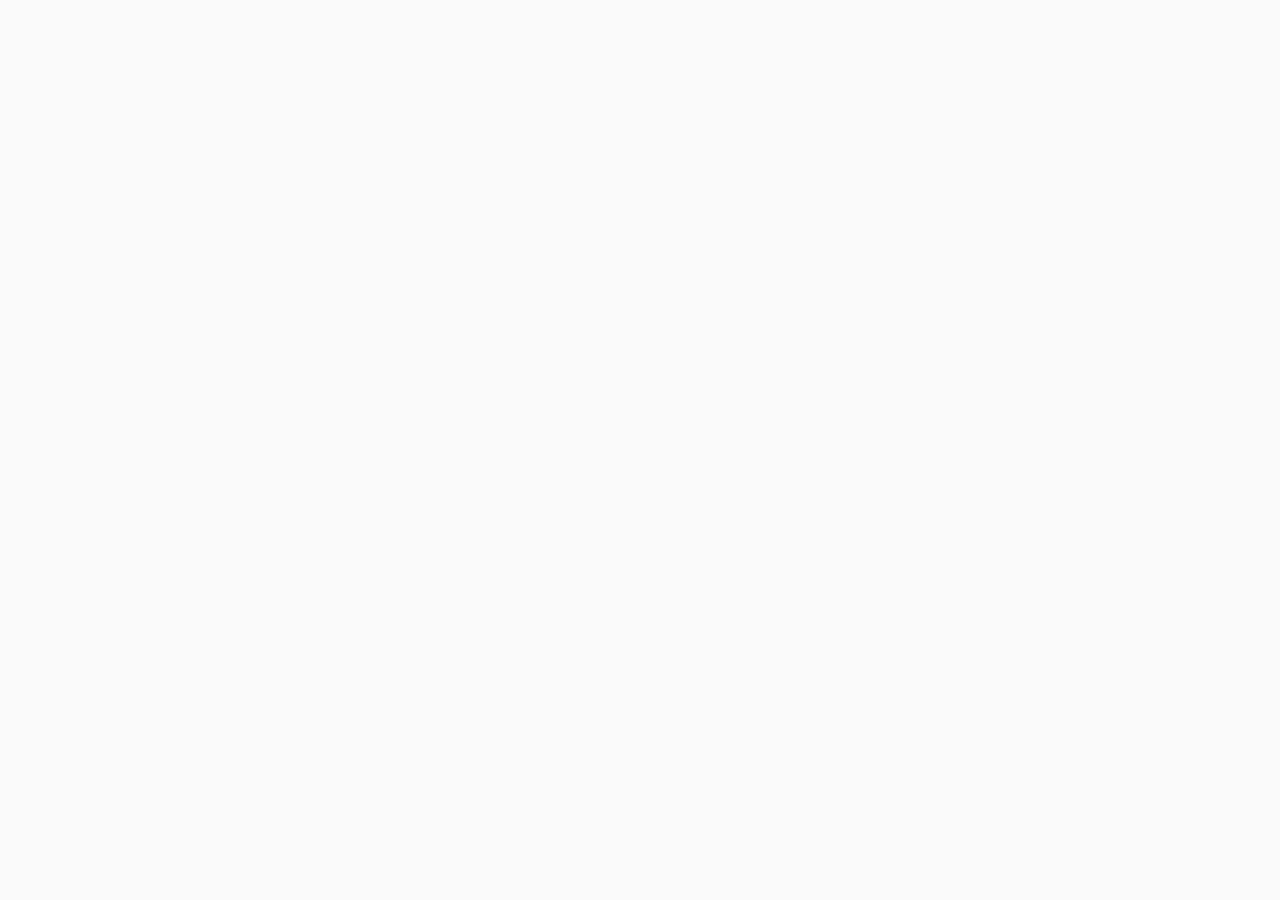
==== index.html @ cb880566 "edit" ====
<!DOCTYPE html><html lang="en" data-ws-project="8fa92c78-867e-434c-aba7-de6b9a9edf6d" data-ws-version="1267" data-ws-last-published="2026-10-30T00:12:26.747Z"><head><link rel="stylesheet" type="text/css" href="/assets/static/app_generated_index-6937cd5a.BaNOB2DI.css"><meta charSet="UTF-8"/><meta name="viewport" content="width=device-width,initial-scale=1"/><link rel="icon" href="/assets/GWU_Satellite_iLB-xbuAW-ZnV7qkZNghq.png"/><link rel="preload" href="/assets/technologies_KyLv-kBsaIknTWyplYBrY.svg" as="image"/><link rel="preload" href="/assets/Traqueur_acquisition_qgC1n7xk_pQZtbldXH4IQ.JPG" as="image"/><link rel="preload" href="/assets/GWU-Sat_1_FgrqokXFwFOzHnAvTs0bO.png" as="image"/><link rel="preload" href="/assets/unnamed__MuButAIRW6IknCjH0gwq.jpg" as="image"/><meta property="og:url" content="https://url/"/><meta property="og:title" content="Bogdan Bunea Portfolio"/><meta property="og:type" content="website"/><meta property="og:site_name" content="Bogdan Bunea Portfolio"/><meta name="description" content="Minimalist WebStudio template in Bento style with flex blocks (1x1, 3x1, 3x2, 3x3). Choose between static or animated versions to create a unique portfolio"/><meta property="og:description" content="Minimalist WebStudio template in Bento style with flex blocks (1x1, 3x1, 3x2, 3x3). Choose between static or animated versions to create a unique portfolio"/><meta property="og:image" content="/assets/tesso-flex_zI2KvcGitetdIw9fTnF1M.jpg"/><meta property="twitter:card" content="summary_large_image"/><title>Bogdan Bunea Portfolio/title><script type="application/ld+json">{
  "@context": "https://schema.org",
  "@type": "WebSite",
  "name": "Bogdan Bunea Portfolio"
}</script></head><body class="w-body c9yjdzs"><div class="w-box cte3dqu c1vyjej4 cas45oq chb31ly c10e2vss crx4hza c1pt1618 c8ocn8b c1907gka cjttqh0 cogqn7g c1cx5k5f c97h5gl cborgq6 c1q65cux cu7qrp5 ctedvvo cqx2say c1jz80a3 c1og2cs8 c11bi6xn cz7xkya cev8cdn c19tyro4 c1y1l7em"><div class="w-box csdtuf1 c1ykb922 c1vyjej4 c1kt1fsu cas45oq c1osh9b5 c1dzua9o cjttqh0 c1fu3rjz ciu7k2m c1mmbnnb c1sfuasr cqx2say c1jz80a3 c1fnx1sz c1y64edw c155mt7o c1tjls5k c1mkvfhk c7eyijz"><div class="w-box c1inuj3g cqx2say c1jz80a3 c1yhf8l4 c1nckt3g c1vyjej4 c1kt1fsu cg1kwfu c1ef4es7 cbhlnmk cwlrc9s"><img class="w-image cdqwix0 c1p4e5h c1ybr272 c14siavy c1i5cfmp cougj9x co49xxb c1cufg7t ctagith cssl045 clzjam1 c1ucderk c1kpdtu6 cigutbq c40jw5q" alt="" width="4032" height="3024" sizes="100vw" srcSet="/assets/IMG_6424_C7bjgutoj_qrPDQH7N24R.jpeg 16w, /assets/IMG_6424_C7bjgutoj_qrPDQH7N24R.jpeg 32w, /assets/IMG_6424_C7bjgutoj_qrPDQH7N24R.jpeg 48w, /assets/IMG_6424_C7bjgutoj_qrPDQH7N24R.jpeg 64w, /assets/IMG_6424_C7bjgutoj_qrPDQH7N24R.jpeg 96w, /assets/IMG_6424_C7bjgutoj_qrPDQH7N24R.jpeg 128w, /assets/IMG_6424_C7bjgutoj_qrPDQH7N24R.jpeg 256w, /assets/IMG_6424_C7bjgutoj_qrPDQH7N24R.jpeg 384w, /assets/IMG_6424_C7bjgutoj_qrPDQH7N24R.jpeg 640w, /assets/IMG_6424_C7bjgutoj_qrPDQH7N24R.jpeg 750w, /assets/IMG_6424_C7bjgutoj_qrPDQH7N24R.jpeg 828w, /assets/IMG_6424_C7bjgutoj_qrPDQH7N24R.jpeg 1080w, /assets/IMG_6424_C7bjgutoj_qrPDQH7N24R.jpeg 1200w, /assets/IMG_6424_C7bjgutoj_qrPDQH7N24R.jpeg 1920w, /assets/IMG_6424_C7bjgutoj_qrPDQH7N24R.jpeg 2048w, /assets/IMG_6424_C7bjgutoj_qrPDQH7N24R.jpeg 3840w" src="/assets/IMG_6424_C7bjgutoj_qrPDQH7N24R.jpeg" decoding="async" loading="lazy"/><div class="w-box cmxvgrt"><h1 class="w-heading c13v1604 c1o2mq5x cnymj4y c1wtekbi c17w28al ceayha6 c1vubki9 c1reabg1">Bogdan Bunea</h1><h2 class="w-heading c13v1604 c51piig chgra7d c1tio4l6 cd23fro c14ckt81 c13nugg0 c17w28al c1wp1spm">Systems Engineering Graduate with a Concentration on Space Systems</h2></div></div><p class="w-paragraph cbq63cf cgmb64m c13v1604 c51piig c1tio4l6 c144lot0 c17w28al c1j0p7si c1wp1spm c19wi915">Graduated from the George Washington University in 2026 with a M.S. in Systems Engineering. In my time as an undergradate research has varied from creating open source survey software (SurveyDown) to building a satellite (GWU-Sat).

Currently pursuing an M.S. in Engineering Management allowing me to continue areas of interest such as energy management, finance, and electrical engineering.

</p></div><div class="w-box c1vyjej4 cwcmw8y c10e2vss cbi9v8h c1fhmq56 cef4656 c1ocq3aj cmxvgrt cw3b7bc c117vrdh cjqe4wz c19pljyg c33v7jp c17q5uv9 c1qnw43s c1gw9iwf c1btptgv copucx8"><a href="https://www.linkedin.com/in/bogdanbt/" class="w-link c6tc5qb c6pc7uk cp85ck4 cqlumer cjhm3os c18dlzvr cjtu37 c2hrksz c5cdjkw c1aduyzm c1luxi8s c1l1t23j c16y49k0 caul4w1 ckc7pa0 cfdbx8x cy7vwz1 c1vyjej4 c1kt1fsu c4os49q cew8xjl cgmb64m c1yd9u9v c1r52mmy c1cufg7t ctagith c1mjylrw c14bi68y cyl3u0r c1w35yw5 c96i3cj cerxdze c1jebl5l c1voknrm cskh9ze c14v6fbe c17w54mb cri43g1 c1xn6d2h c1xw635p c1709rvl c1ywvahl cas45oq cewh6rc crjyusk c1g5wqhv cyoviax c1bezyo cib4kst c1hoebjq cjati97 cf18qxd c1qj9kzl c90xryg c8epkjn ctt4p81 cfhqa8w cerj6ka c1ctjebo c1jjnzdt c1a6igw c8nwmir cxufkiy c1molcpo ce1zgdp c15eh4y7 c1qxnpk2 clvdvor c181e04s c1oj5snp"><div class="w-box c1vyjej4 c1kt1fsu cw2l5q8 c1yd9u9v ce0pkw"><h3 class="w-heading c13v1604 c51piig cnymj4y c13nugg0 c1rjfme7">LinkedIn</h3><p class="w-paragraph c13v1604 c51piig c1cd0p5c cfwfiou">@bogdanbt</p></div></a><a href="https://github.com/Buneabt" id="" class="w-link c6tc5qb c6pc7uk cp85ck4 cqlumer cjhm3os c18dlzvr cjtu37 c2hrksz c5cdjkw c1aduyzm c1luxi8s c1l1t23j c16y49k0 caul4w1 ckc7pa0 cfdbx8x cy7vwz1 c1vyjej4 c1kt1fsu c4os49q cdnl7qj cgmb64m c1yd9u9v c1r52mmy c1cufg7t ctagith c1mjylrw c14bi68y cyl3u0r c1w35yw5 c96i3cj cerxdze c1jebl5l c1voknrm cskh9ze c14v6fbe c17w54mb cri43g1 c1xn6d2h c1xw635p c1709rvl c1ywvahl cas45oq cewh6rc crjyusk c1g5wqhv cyoviax c1bezyo cib4kst c1hoebjq cjati97 cf18qxd c1qj9kzl c90xryg c8epkjn ctt4p81 cfhqa8w cerj6ka c1ctjebo c1jjnzdt c1a6igw c8nwmir cxufkiy c1molcpo ce1zgdp c15eh4y7 c1qxnpk2 clvdvor c181e04s c1oj5snp"><div class="w-box c1vyjej4 c1kt1fsu cw2l5q8 c1yd9u9v ce0pkw"><h3 class="w-heading c13v1604 c51piig cnymj4y c13nugg0 c1rjfme7">Github</h3><p class="w-paragraph c13v1604 c51piig c1cd0p5c cfwfiou">@Buneabt</p></div></a><a href="https://www.jivajet.com/" id="" class="w-link c6tc5qb c6pc7uk cp85ck4 cqlumer cjhm3os c18dlzvr cjtu37 c2hrksz c5cdjkw c1aduyzm c1luxi8s c1l1t23j c16y49k0 caul4w1 ckc7pa0 cfdbx8x cy7vwz1 c1vyjej4 c1kt1fsu c4os49q cdnl7qj cgmb64m c1yd9u9v c1r52mmy c1cufg7t ctagith c1mjylrw c14bi68y cyl3u0r c1w35yw5 c96i3cj cerxdze c1jebl5l c1voknrm cskh9ze c14v6fbe c17w54mb cri43g1 c1xn6d2h c1xw635p c1709rvl c1ywvahl cas45oq cewh6rc crjyusk c1g5wqhv cyoviax c1bezyo cib4kst c1hoebjq cjati97 cf18qxd c1qj9kzl c90xryg c8epkjn ctt4p81 cfhqa8w cerj6ka c1ctjebo c1jjnzdt c1a6igw c8nwmir cxufkiy c1molcpo ce1zgdp c15eh4y7 c1qxnpk2 clvdvor c181e04s c1oj5snp"><div class="w-box c1vyjej4 c1kt1fsu cw2l5q8 c1yd9u9v ce0pkw"><h3 class="w-heading c13v1604 c51piig cnymj4y c13nugg0 c1rjfme7">JivaJet</h3><p class="w-paragraph c13v1604 c51piig c1cd0p5c cfwfiou">Satellite Systems Engineer</p></div></a><textarea name="" class="w-element c863ib0 c1enkfna c1tif9p3 cr3339l c3s0jjr c1srlatm cnymj4y chgra7d c85z5pv c1arny9w c1eztivz cj36w3z c14a8fha c1nlaup3 c5y6nqd caz9k3q c1nm525m">Projects</textarea><div class="w-element"><textarea name="" class="w-element c863ib0 c1enkfna c1tif9p3 cqs0d5h ccia36e c1srlatm ctz221c chgra7d c85z5pv c1arny9w c1eztivz cj36w3z c14a8fha c1yd9u9v cgmb64m cqu1ifx cp8ksom c1ll9dp5 c1vjawr5">Aerospace</textarea><div class="w-box c1ocq3aj c6pc7uk cp85ck4 cqlumer cjhm3os c18dlzvr cjtu37 c2hrksz c5cdjkw c1aduyzm c1luxi8s c1l1t23j c16y49k0 caul4w1 ckc7pa0 cfdbx8x cy7vwz1 c1vyjej4 c1kt1fsu c4os49q c10d52w4 cgmb64m c1yd9u9v c1r52mmy c1cufg7t ctagith c1mjylrw c14bi68y cyl3u0r c1w35yw5 c96i3cj cerxdze c1jebl5l c9yjyxi c1kmszc6 cam3pkh cxvoykn crm66kf c1fnpxt6 c1lch92u c1709rvl c1ywvahl cas45oq c1fm8odb ckmw3cd crjyusk c1g5wqhv cyoviax c1bezyo cib4kst c1hoebjq cp0zba3 cyk2eco c1qj9kzl c90xryg c8epkjn ctt4p81 cfhqa8w cerj6ka c1ctjebo c1jjnzdt cv5r2lr c1a6igw c8nwmir cxufkiy c1molcpo cixmpda c13ngu2k ce1zgdp c15eh4y7 c1qxnpk2 clvdvor c181e04s c1oj5snp"><a class="w-element c863ib0 caz9k3q c1nm525m c9ia849 c97h5gl cborgq6 c1q65cux cu7qrp5 cgmb64m c5y6nqd c1enkfna c1tif9p3 c1jebl5l" href="/gwusat"><div class="w-box c1vyjej4 c1kt1fsu cw2l5q8 c1yd9u9v ce0pkw"><h2 data-ws-tag="h2" class="w-heading c13v1604 c51piig cnymj4y c13nugg0 c85z5pv c1arny9w c1eztivz cj36w3z c9yjdzs c1jebl5l cqs0d5h c1rjfme7">GW-Sat - Solid Fuel Thrusters &amp; Communication Relay</h2><p class="w-paragraph c13v1604 c51piig c1cd0p5c cbzdjoz cw9u6zv c1vqe9te cfwfiou">A 3U Cube Satellite built by GWU Students<br/>Currently In Development - Aug, 27&#x27; Launch</p></div></a></div><div class="w-box c1ocq3aj c6pc7uk cp85ck4 cqlumer cjhm3os c18dlzvr cjtu37 c2hrksz c5cdjkw c1aduyzm c1luxi8s c1l1t23j c16y49k0 caul4w1 ckc7pa0 cfdbx8x cy7vwz1 c1vyjej4 c1kt1fsu c4os49q c10d52w4 cgmb64m c1yd9u9v c1r52mmy c1cufg7t ctagith c1mjylrw c14bi68y cyl3u0r c1w35yw5 c96i3cj cerxdze c1jebl5l c9yjyxi c10u747b c1dp3fea cs9xdhk cri43g1 c1xn6d2h c1xw635p c1709rvl c1ywvahl cas45oq c1fm8odb c1tajzr1 crjyusk c1g5wqhv cyoviax c1bezyo cib4kst c1hoebjq cp0zba3 cyk2eco c1qj9kzl c90xryg c8epkjn ctt4p81 cfhqa8w cerj6ka c1ctjebo c1jjnzdt cv5r2lr c1a6igw c8nwmir cxufkiy c1molcpo cixmpda c13ngu2k ce1zgdp c15eh4y7 c1qxnpk2 clvdvor c181e04s c1oj5snp"><a class="w-element cdcuwq4 caz9k3q c1nm525m c1jebl5l cgmb64m" href="/gwuground"><div class="w-box c1vyjej4 c1kt1fsu cw2l5q8 c1yd9u9v ce0pkw"><h2 data-ws-tag="h2" class="w-heading c13v1604 c51piig cnymj4y c13nugg0 c1rjfme7">GW-Ground - Supporting the GWU-Sat Mission</h2><p class="w-paragraph c13v1604 c51piig c1cd0p5c cfwfiou">A Remotely Operated Ground Station supporting the GW-SAT Mission<br/>Currently In Development</p></div></a></div><div class="w-box c1ocq3aj c6pc7uk cp85ck4 cqlumer cjhm3os c18dlzvr cjtu37 c2hrksz c5cdjkw c1aduyzm c1luxi8s c1l1t23j c16y49k0 caul4w1 ckc7pa0 cfdbx8x cy7vwz1 c1vyjej4 c1kt1fsu c4os49q c1e4fxj1 cgmb64m c1yd9u9v c1r52mmy c1cufg7t ctagith c1mjylrw c14bi68y cyl3u0r c1w35yw5 c96i3cj cerxdze c1jebl5l c9yjyxi czc0qbw c1t41xl7 cs9xdhk c1i20xa ctd0fmi cmyxd4d c1709rvl c1ywvahl cas45oq c1fm8odb c14lvamb crjyusk c1g5wqhv cyoviax c1bezyo cib4kst c1hoebjq cp0zba3 cyk2eco c1qj9kzl cbgf903 c8epkjn ctt4p81 cfhqa8w cerj6ka c1ctjebo c1jjnzdt cv5r2lr c1a6igw c8nwmir cxufkiy c1molcpo cixmpda c13ngu2k ce1zgdp c15eh4y7 c1qxnpk2 clvdvor c181e04s c1oj5snp"><a class="w-element cdcuwq4 caz9k3q c1nm525m c1jebl5l cgmb64m" href="/proteus"><div class="w-box c1vyjej4 c1kt1fsu cw2l5q8 c1yd9u9v ce0pkw"><h2 data-ws-tag="h2" class="w-heading c13v1604 c51piig cnymj4y c13nugg0 c1rjfme7">Proteus - An Everything Antenna</h2><p class="w-paragraph c13v1604 c51piig c1cd0p5c cfwfiou">Flexible Radiation Patterns via. Beam Forming <br/>of a Quadrature Helical Antenna <br/>Currently in Development</p></div></a></div><textarea name="" class="w-element c863ib0 c1enkfna c1tif9p3 cqs0d5h ccia36e c1srlatm ctz221c chgra7d c85z5pv c1arny9w c1eztivz cj36w3z c14a8fha csdtuf1 cgmb64m cag7wwn">Others</textarea><div class="w-box c1ocq3aj c6pc7uk cp85ck4 cqlumer cjhm3os c18dlzvr cjtu37 c2hrksz c5cdjkw c1aduyzm c1luxi8s c1l1t23j c16y49k0 caul4w1 ckc7pa0 cfdbx8x cy7vwz1 c1vyjej4 c1kt1fsu c4os49q c1t4uuvo cgmb64m c1yd9u9v c1r52mmy c1enkfna c1tif9p3 c1mjylrw c14bi68y cyl3u0r c1w35yw5 c96i3cj cerxdze c1jebl5l c9yjyxi c1ksjuys c1uqkg0n cs9xdhk c1i20xa c1xn6d2h c1xw635p c1709rvl c1ywvahl cas45oq c1fm8odb c9ia849 cfn8k2k c10ovjow c5y6nqd c15sywr3 crjyusk c1g5wqhv cyoviax c1bezyo cib4kst c1hoebjq cp0zba3 cyk2eco c1qj9kzl c90xryg c8epkjn ctt4p81 cfhqa8w cerj6ka c1ctjebo c1jjnzdt cv5r2lr c1a6igw c8nwmir cxufkiy c1molcpo cixmpda c13ngu2k ce1zgdp c15eh4y7 c1qxnpk2 clvdvor c181e04s c1oj5snp"><a href="https://surveydown.org/" class="w-element c863ib0 caz9k3q c1nm525m cgmb64m c5y6nqd c9ia849"><div class="w-box c1vyjej4 c1kt1fsu cw2l5q8 c1yd9u9v ce0pkw"><h2 data-ws-tag="h2" class="w-heading c13v1604 c51piig cnymj4y c13nugg0 c1jebl5l c1rjfme7">SurveyDown - Survey Control from Start to Finish</h2><p class="w-paragraph c13v1604 c51piig c1cd0p5c c1jebl5l cfwfiou">An Open Source Survey Platform allowing for Replicable, Version Controlled, Surveys</p></div></a></div></div></div></div><div style="display:contents"><div style="display:contents"><div class="w-html-embed"><!-- tracking code -->
<script defer src="https://cloud.umami.is/script.js" data-website-id="948850e2-d707-446e-9199-921645f6b8ab"></script></div></div></div><script id="vike_pageContext" type="application/json">{"pageId":"\/pages\/index","routeParams":{},"data":{"url":"https:\/\/url\/","system":{"params":{},"search":{},"origin":"https:\/\/url","pathname":"\/"},"resources":{},"pageMeta":{"title":"Bogdan Bunea Portfolio","description":"Minimalist WebStudio template in Bento style with flex blocks (1x1, 3x1, 3x2, 3x3). Choose between static or animated versions to create a unique portfolio","excludePageFromSearch":false,"language":"!undefined","socialImageAssetName":"tesso-flex_zI2KvcGitetdIw9fTnF1M.jpg","socialImageUrl":"!undefined","status":"!undefined","redirect":"!undefined","content":"!undefined","custom":[]}}}</script><script id="vike_globalContext" type="application/json">{}</script><script src="/assets/entries/entry-server-routing.C1edIRaL.js" type="module" async></script><link rel="modulepreload" href="/assets/entries/pages_index.DVVINxoQ.js" as="script" type="text/javascript"><link rel="modulepreload" href="/assets/chunks/chunk-CaH0zObP.js" as="script" type="text/javascript"><link rel="modulepreload" href="/assets/chunks/chunk-CbWtBTUU.js" as="script" type="text/javascript"><link rel="modulepreload" href="/assets/chunks/chunk-DyXTt6bk.js" as="script" type="text/javascript"></body></html>
---- assets/static/app_generated_index-6937cd5a.BaNOB2DI.css ----
@font-face{font-family:Inter Variable;font-style:normal;font-weight:100 900;font-display:swap;src:url(/assets/InterVariable_qDqxtwB6S7W69tcm-FSxu.woff2) format("woff2")}@layer presets{:root{display:grid;min-height:100%;grid-template-rows:auto;grid-template-columns:1fr;font-family:Arial,Roboto,sans-serif;font-size:16px;line-height:1.2;white-space:pre-wrap;white-space-collapse:preserve}a.w-element{box-sizing:border-box}body.w-element{box-sizing:border-box;-webkit-font-smoothing:antialiased;-moz-osx-font-smoothing:grayscale;margin:0}div.w-element,h1.w-element,li.w-element{box-sizing:border-box}textarea.w-element{font-family:inherit;font-size:100%;line-height:1.15;box-sizing:border-box;border-top-style:solid;border-right-style:solid;border-bottom-style:solid;border-left-style:solid;margin:0}ul.w-element{box-sizing:border-box}body.w-body{box-sizing:border-box;-webkit-font-smoothing:antialiased;-moz-osx-font-smoothing:grayscale;margin:0}div.w-box{box-sizing:border-box}img.w-image{box-sizing:border-box;max-width:100%;display:block;height:auto}h1.w-heading,h2.w-heading,h3.w-heading,p.w-paragraph{box-sizing:border-box}a.w-link{box-sizing:border-box;display:inline-block}div.w-html-embed{display:contents;white-space:normal;white-space-collapse:collapse}}@media all{:root{font-family:Inter Variable,sans-serif;letter-spacing:-.005em;background-color:#fafafa;font-size:16px;--font-lineheight-00: .95;--font-lineheight-0: 1.1;--font-lineheight-1: 1.25;--font-lineheight-2: 1.375;--font-lineheight-3: 1.5;--font-lineheight-4: 1.75;--font-lineheight-5: 2;--font-letterspacing-0: -.05em;--font-letterspacing-1: .025em;--font-letterspacing-2: .05em;--font-letterspacing-3: .075em;--font-letterspacing-4: .15em;--font-letterspacing-5: .5em;--font-letterspacing-6: .75em;--font-letterspacing-7: 1em;--font-size-00: .5rem;--font-size-0: .75rem;--font-size-1: 1rem;--font-size-2: 1.1rem;--font-size-3: 1.25rem;--font-size-4: 1.5rem;--font-size-5: 2rem;--font-size-6: 2.5rem;--font-size-7: 3rem;--font-size-8: 3.5rem;--font-size-fluid-0: clamp(.75rem,2vw,1rem);--font-size-fluid-1: clamp(1rem,4vw,1.5rem);--font-size-fluid-2: clamp(1.5rem,6vw,2.5rem);--font-size-fluid-3: clamp(2rem,9vw,3.5rem);--size-000: -.5rem;--size-00: -.25rem;--size-1: .25rem;--size-2: .5rem;--size-3: 1rem;--size-4: 1.25rem;--size-5: 1.5rem;--size-6: 1.75rem;--size-7: 2rem;--size-8: 3rem;--size-9: 4rem;--size-10: 5rem;--size-11: 7.5rem;--size-12: 10rem;--size-13: 15rem;--size-14: 20rem;--size-15: 30rem;--size-px-000: -8px;--size-px-00: -4px;--size-px-1: 4px;--size-px-2: 8px;--size-px-3: 16px;--size-px-4: 20px;--size-px-5: 24px;--size-px-6: 28px;--size-px-7: 32px;--size-px-8: 48px;--size-px-9: 64px;--size-px-10: 80px;--size-px-11: 120px;--size-px-12: 160px;--size-px-13: 240px;--size-px-14: 320px;--size-px-15: 480px;--size-fluid-1: clamp(.5rem,1vw,1rem);--size-fluid-2: clamp(1rem,2vw,1.5rem);--size-fluid-3: clamp(1.5rem,3vw,2rem);--size-fluid-4: clamp(2rem,4vw,3rem);--size-fluid-5: clamp(4rem,5vw,5rem);--size-fluid-6: clamp(5rem,7vw,7.5rem);--size-fluid-7: clamp(7.5rem,10vw,10rem);--size-fluid-8: clamp(10rem,20vw,15rem);--size-fluid-9: clamp(15rem,30vw,20rem);--size-fluid-10: clamp(20rem,40vw,30rem);--size-content-1: 20ch;--size-content-2: 45ch;--size-content-3: 60ch;--size-header-1: 20ch;--size-header-2: 25ch;--size-header-3: 35ch;--size-xxs: 240px;--size-xs: 360px;--size-sm: 480px;--size-md: 768px;--size-lg: 1024px;--size-xl: 1440px;--size-xxl: 1920px;--size-relative-000: -.5ch;--size-relative-00: -.25ch;--size-relative-1: .25ch;--size-relative-2: .5ch;--size-relative-3: 1ch;--size-relative-4: 1.25ch;--size-relative-5: 1.5ch;--size-relative-6: 1.75ch;--size-relative-7: 2ch;--size-relative-8: 3ch;--size-relative-9: 4ch;--size-relative-10: 5ch;--size-relative-11: 7.5ch;--size-relative-12: 10ch;--size-relative-13: 15ch;--size-relative-14: 20ch;--size-relative-15: 30ch;--ease-1: cubic-bezier(.25,0,.5,1);--ease-2: cubic-bezier(.25,0,.4,1);--ease-3: cubic-bezier(.25,0,.3,1);--ease-4: cubic-bezier(.25,0,.2,1);--ease-5: cubic-bezier(.25,0,.1,1);--ease-in-1: cubic-bezier(.25,0,1,1);--ease-in-2: cubic-bezier(.5,0,1,1);--ease-in-3: cubic-bezier(.7,0,1,1);--ease-in-4: cubic-bezier(.9,0,1,1);--ease-in-5: cubic-bezier(1,0,1,1);--ease-out-1: cubic-bezier(0,0,.75,1);--ease-out-2: cubic-bezier(0,0,.5,1);--ease-out-3: cubic-bezier(0,0,.3,1);--ease-out-4: cubic-bezier(0,0,.1,1);--ease-out-5: cubic-bezier(0,0,0,1);--ease-in-out-1: cubic-bezier(.1,0,.9,1);--ease-in-out-2: cubic-bezier(.3,0,.7,1);--ease-in-out-3: cubic-bezier(.5,0,.5,1);--ease-in-out-4: cubic-bezier(.7,0,.3,1);--ease-in-out-5: cubic-bezier(.9,0,.1,1);--ease-elastic-out-1: cubic-bezier(.5,.75,.75,1.25);--ease-elastic-out-2: cubic-bezier(.5,1,.75,1.25);--ease-elastic-out-3: cubic-bezier(.5,1.25,.75,1.25);--ease-elastic-out-4: cubic-bezier(.5,1.5,.75,1.25);--ease-elastic-out-5: cubic-bezier(.5,1.75,.75,1.25);--ease-elastic-in-1: cubic-bezier(.5,-.25,.75,1);--ease-elastic-in-2: cubic-bezier(.5,-.5,.75,1);--ease-elastic-in-3: cubic-bezier(.5,-.75,.75,1);--ease-elastic-in-4: cubic-bezier(.5,-1,.75,1);--ease-elastic-in-5: cubic-bezier(.5,-1.25,.75,1);--ease-elastic-in-out-1: cubic-bezier(.5,-.1,.1,1.5);--ease-elastic-in-out-2: cubic-bezier(.5,-.3,.1,1.5);--ease-elastic-in-out-3: cubic-bezier(.5,-.5,.1,1.5);--ease-elastic-in-out-4: cubic-bezier(.5,-.7,.1,1.5);--ease-elastic-in-out-5: cubic-bezier(.5,-.9,.1,1.5);--ease-step-1: steps(2);--ease-step-2: steps(3);--ease-step-3: steps(4);--ease-step-4: steps(7);--ease-step-5: steps(10);--ease-elastic-1: var(--ease-elastic-out-1);--ease-elastic-2: var(--ease-elastic-out-2);--ease-elastic-3: var(--ease-elastic-out-3);--ease-elastic-4: var(--ease-elastic-out-4);--ease-elastic-5: var(--ease-elastic-out-5);--ease-squish-1: var(--ease-elastic-in-out-1);--ease-squish-2: var(--ease-elastic-in-out-2);--ease-squish-3: var(--ease-elastic-in-out-3);--ease-squish-4: var(--ease-elastic-in-out-4);--ease-squish-5: var(--ease-elastic-in-out-5);--ease-spring-1: linear(0,.006,.025 2.8%,.101 6.1%,.539 18.9%,.721 25.3%,.849 31.5%,.937 38.1%,.968 41.8%,.991 45.7%,1.006 50.1%,1.015 55%,1.017 63.9%,1.001);--ease-spring-2: linear(0,.007,.029 2.2%,.118 4.7%,.625 14.4%,.826 19%,.902,.962,1.008 26.1%,1.041 28.7%,1.064 32.1%,1.07 36%,1.061 40.5%,1.015 53.4%,.999 61.6%,.995 71.2%,1);--ease-spring-3: linear(0,.009,.035 2.1%,.141 4.4%,.723 12.9%,.938 16.7%,1.017,1.077,1.121,1.149 24.3%,1.159,1.163,1.161,1.154 29.9%,1.129 32.8%,1.051 39.6%,1.017 43.1%,.991,.977 51%,.974 53.8%,.975 57.1%,.997 69.8%,1.003 76.9%,1);--ease-spring-4: linear(0,.009,.037 1.7%,.153 3.6%,.776 10.3%,1.001,1.142 16%,1.185,1.209 19%,1.215 19.9% 20.8%,1.199,1.165 25%,1.056 30.3%,1.008 33%,.973,.955 39.2%,.953 41.1%,.957 43.3%,.998 53.3%,1.009 59.1% 63.7%,.998 78.9%,1);--ease-spring-5: linear(0,.01,.04 1.6%,.161 3.3%,.816 9.4%,1.046,1.189 14.4%,1.231,1.254 17%,1.259,1.257 18.6%,1.236,1.194 22.3%,1.057 27%,.999 29.4%,.955 32.1%,.942,.935 34.9%,.933,.939 38.4%,1 47.3%,1.011,1.017 52.6%,1.016 56.4%,1 65.2%,.996 70.2%,1.001 87.2%,1);--ease-bounce-1: linear(0,.004,.016,.035,.063,.098,.141,.191,.25,.316,.391 36.8%,.563,.766,1 58.8%,.946,.908 69.1%,.895,.885,.879,.878,.879,.885,.895,.908 89.7%,.946,1);--ease-bounce-2: linear(0,.004,.016,.035,.063,.098,.141 15.1%,.25,.391,.562,.765,1,.892 45.2%,.849,.815,.788,.769,.757,.753,.757,.769,.788,.815,.85,.892 75.2%,1 80.2%,.973,.954,.943,.939,.943,.954,.973,1);--ease-bounce-3: linear(0,.004,.016,.035,.062,.098,.141 11.4%,.25,.39,.562,.764,1 30.3%,.847 34.8%,.787,.737,.699,.672,.655,.65,.656,.672,.699,.738,.787,.847 61.7%,1 66.2%,.946,.908,.885 74.2%,.879,.878,.879,.885 79.5%,.908,.946,1 87.4%,.981,.968,.96,.957,.96,.968,.981,1);--ease-bounce-4: linear(0,.004,.016 3%,.062,.141,.25,.391,.562 18.2%,1 24.3%,.81,.676 32.3%,.629,.595,.575,.568,.575,.595,.629,.676 48.2%,.811,1 56.2%,.918,.86,.825,.814,.825,.86,.918,1 77.2%,.94 80.6%,.925,.92,.925,.94 87.5%,1 90.9%,.974,.965,.974,1);--ease-bounce-5: linear(0,.004,.016 2.5%,.063,.141,.25 10.1%,.562,1 20.2%,.783,.627,.534 30.9%,.511,.503,.511,.534 38%,.627,.782,1 48.7%,.892,.815,.769 56.3%,.757,.753,.757,.769 61.3%,.815,.892,1 68.8%,.908 72.4%,.885,.878,.885,.908 79.4%,1 83%,.954 85.5%,.943,.939,.943,.954 90.5%,1 93%,.977,.97,.977,1);--layer-1: 1;--layer-2: 2;--layer-3: 3;--layer-4: 4;--layer-5: 5;--layer-important: 2147483647;--shadow-color: 220 3% 15%;--shadow-strength: 1%;--inner-shadow-highlight: inset 0-.5px 0 0#fff,inset 0 .5px 0 0 rgba(0,0,0,.067);--shadow-1: 0 1px 2px -1px hsl(var(--shadow-color)/calc(var(--shadow-strength) + 9%));--shadow-2: 0 3px 5px -2px hsl(var(--shadow-color)/calc(var(--shadow-strength) + 3%)),0 7px 14px -5px hsl(var(--shadow-color)/calc(var(--shadow-strength) + 5%));--shadow-3: 0 -1px 3px 0 hsl(var(--shadow-color)/calc(var(--shadow-strength) + 2%)),0 1px 2px -5px hsl(var(--shadow-color)/calc(var(--shadow-strength) + 2%)),0 2px 5px -5px hsl(var(--shadow-color)/calc(var(--shadow-strength) + 4%)),0 4px 12px -5px hsl(var(--shadow-color)/calc(var(--shadow-strength) + 5%)),0 12px 15px -5px hsl(var(--shadow-color)/calc(var(--shadow-strength) + 7%));--shadow-4: 0 -2px 5px 0 hsl(var(--shadow-color)/calc(var(--shadow-strength) + 2%)),0 1px 1px -2px hsl(var(--shadow-color)/calc(var(--shadow-strength) + 3%)),0 2px 2px -2px hsl(var(--shadow-color)/calc(var(--shadow-strength) + 3%)),0 5px 5px -2px hsl(var(--shadow-color)/calc(var(--shadow-strength) + 4%)),0 9px 9px -2px hsl(var(--shadow-color)/calc(var(--shadow-strength) + 5%)),0 16px 16px -2px hsl(var(--shadow-color)/calc(var(--shadow-strength) + 6%));--shadow-5: 0 -1px 2px 0 hsl(var(--shadow-color)/calc(var(--shadow-strength) + 2%)),0 2px 1px -2px hsl(var(--shadow-color)/calc(var(--shadow-strength) + 3%)),0 5px 5px -2px hsl(var(--shadow-color)/calc(var(--shadow-strength) + 3%)),0 10px 10px -2px hsl(var(--shadow-color)/calc(var(--shadow-strength) + 4%)),0 20px 20px -2px hsl(var(--shadow-color)/calc(var(--shadow-strength) + 5%)),0 40px 40px -2px hsl(var(--shadow-color)/calc(var(--shadow-strength) + 7%));--shadow-6: 0 -1px 2px 0 hsl(var(--shadow-color)/calc(var(--shadow-strength) + 2%)),0 3px 2px -2px hsl(var(--shadow-color)/calc(var(--shadow-strength) + 3%)),0 7px 5px -2px hsl(var(--shadow-color)/calc(var(--shadow-strength) + 3%)),0 12px 10px -2px hsl(var(--shadow-color)/calc(var(--shadow-strength) + 4%)),0 22px 18px -2px hsl(var(--shadow-color)/calc(var(--shadow-strength) + 5%)),0 41px 33px -2px hsl(var(--shadow-color)/calc(var(--shadow-strength) + 6%)),0 100px 80px -2px hsl(var(--shadow-color)/calc(var(--shadow-strength) + 7%));--inner-shadow-0: inset 0 0 0 1px hsl(var(--shadow-color)/calc(var(--shadow-strength) + 9%));--inner-shadow-1: inset 0 1px 2px 0 hsl(var(--shadow-color)/calc(var(--shadow-strength) + 9%)),var(--inner-shadow-highlight);--inner-shadow-2: inset 0 1px 4px 0 hsl(var(--shadow-color)/calc(var(--shadow-strength) + 9%)),var(--inner-shadow-highlight);--inner-shadow-3: inset 0 2px 8px 0 hsl(var(--shadow-color)/calc(var(--shadow-strength) + 9%)),var(--inner-shadow-highlight);--inner-shadow-4: inset 0 2px 14px 0 hsl(var(--shadow-color)/calc(var(--shadow-strength) + 9%)),var(--inner-shadow-highlight);--ratio-square: 1;--ratio-landscape: 4/3;--ratio-portrait: 3/4;--ratio-widescreen: 16/9;--ratio-ultrawide: 18/5;--ratio-golden: 1.618/1;--gray-0: rgb(255 255 255 / 1);--gray-1: unset;--gray-2: rgb(248 248 248 / 1);--gray-3: unset;--gray-4: rgb(216 216 216 / 1);--gray-5: unset;--gray-6: rgb(156 156 156 / 1);--gray-7: rgb(117 117 117 / 1);--gray-8: unset;--gray-9: unset;--gray-10: unset;--gray-11: rgb(27 27 27 / 1);--gray-12: rgb(8 8 8 / 1);--stone-0: rgb(248 250 251 / 1);--stone-1: rgb(242 244 246 / 1);--stone-2: rgb(235 237 239 / 1);--stone-3: rgb(224 228 229 / 1);--stone-4: rgb(209 214 216 / 1);--stone-5: rgb(177 182 185 / 1);--stone-6: rgb(151 155 157 / 1);--stone-7: rgb(126 130 130 / 1);--stone-8: rgb(102 105 104 / 1);--stone-9: rgb(80 81 79 / 1);--stone-10: rgb(58 58 55 / 1);--stone-11: rgb(37 37 33 / 1);--stone-12: rgb(18 18 16 / 1);--red-0: rgb(255 245 245 / 1);--red-1: rgb(255 227 227 / 1);--red-2: rgb(255 201 201 / 1);--red-3: rgb(255 168 168 / 1);--red-4: rgb(255 135 135 / 1);--red-5: rgb(255 107 107 / 1);--red-6: rgb(250 82 82 / 1);--red-7: rgb(240 62 62 / 1);--red-8: rgb(224 49 49 / 1);--red-9: rgb(201 42 42 / 1);--red-10: rgb(176 37 37 / 1);--red-11: rgb(150 32 32 / 1);--red-12: rgb(125 26 26 / 1);--pink-0: rgb(255 240 246 / 1);--pink-1: rgb(255 222 235 / 1);--pink-2: rgb(252 194 215 / 1);--pink-3: rgb(250 162 193 / 1);--pink-4: rgb(247 131 172 / 1);--pink-5: rgb(240 101 149 / 1);--pink-6: rgb(230 73 128 / 1);--pink-7: rgb(214 51 108 / 1);--pink-8: rgb(194 37 92 / 1);--pink-9: rgb(166 30 77 / 1);--pink-10: rgb(140 25 65 / 1);--pink-11: rgb(115 21 54 / 1);--pink-12: rgb(89 16 42 / 1);--purple-0: rgb(248 240 252 / 1);--purple-1: rgb(243 217 250 / 1);--purple-2: rgb(238 190 250 / 1);--purple-3: rgb(229 153 247 / 1);--purple-4: rgb(218 119 242 / 1);--purple-5: rgb(204 93 232 / 1);--purple-6: rgb(190 75 219 / 1);--purple-7: rgb(174 62 201 / 1);--purple-8: rgb(156 54 181 / 1);--purple-9: rgb(134 46 156 / 1);--purple-10: rgb(112 38 130 / 1);--purple-11: rgb(90 30 105 / 1);--purple-12: rgb(68 23 79 / 1);--violet-0: rgb(243 240 255 / 1);--violet-1: rgb(229 219 255 / 1);--violet-2: rgb(208 191 255 / 1);--violet-3: rgb(177 151 252 / 1);--violet-4: rgb(151 117 250 / 1);--violet-5: rgb(132 94 247 / 1);--violet-6: rgb(121 80 242 / 1);--violet-7: rgb(112 72 232 / 1);--violet-8: rgb(103 65 217 / 1);--violet-9: rgb(95 61 196 / 1);--violet-10: rgb(82 53 171 / 1);--violet-11: rgb(70 45 145 / 1);--violet-12: rgb(58 37 120 / 1);--indigo-0: rgb(237 242 255 / 1);--indigo-1: rgb(219 228 255 / 1);--indigo-2: rgb(186 200 255 / 1);--indigo-3: rgb(145 167 255 / 1);--indigo-4: rgb(116 143 252 / 1);--indigo-5: rgb(92 124 250 / 1);--indigo-6: rgb(76 110 245 / 1);--indigo-7: rgb(66 99 235 / 1);--indigo-8: rgb(59 91 219 / 1);--indigo-9: rgb(54 79 199 / 1);--indigo-10: rgb(47 68 173 / 1);--indigo-11: rgb(40 58 148 / 1);--indigo-12: rgb(33 48 122 / 1);--blue-0: unset;--blue-1: unset;--blue-2: rgb(208 230 255 / 1);--blue-3: unset;--blue-4: unset;--blue-5: unset;--blue-6: unset;--blue-7: rgb(0 10 255 / 1);--blue-8: unset;--blue-9: unset;--blue-10: unset;--blue-11: unset;--blue-12: unset;--cyan-0: rgb(227 250 252 / 1);--cyan-1: rgb(197 246 250 / 1);--cyan-2: rgb(153 233 242 / 1);--cyan-3: rgb(102 217 232 / 1);--cyan-4: rgb(59 201 219 / 1);--cyan-5: rgb(34 184 207 / 1);--cyan-6: rgb(21 170 191 / 1);--cyan-7: rgb(16 152 173 / 1);--cyan-8: rgb(12 133 153 / 1);--cyan-9: rgb(11 114 133 / 1);--cyan-10: rgb(9 92 107 / 1);--cyan-11: rgb(7 70 82 / 1);--cyan-12: rgb(5 48 56 / 1);--teal-0: rgb(224 255 248 / 1);--teal-1: unset;--teal-2: unset;--teal-3: unset;--teal-4: unset;--teal-5: unset;--teal-6: rgb(42 176 144 / 1);--teal-7: unset;--teal-8: unset;--teal-9: rgb(29 123 101 / 1);--teal-10: unset;--teal-11: unset;--teal-12: unset;--green-0: unset;--green-1: unset;--green-2: unset;--green-3: unset;--green-4: unset;--green-5: unset;--green-6: rgb(98 186 27 / 1);--green-7: rgb(63 142 0 / 1);--green-8: rgb(57 128 0 / 1);--green-9: unset;--green-10: unset;--green-11: unset;--green-12: unset;--lime-0: rgb(244 252 227 / 1);--lime-1: rgb(233 250 200 / 1);--lime-2: rgb(216 245 162 / 1);--lime-3: rgb(192 235 117 / 1);--lime-4: rgb(169 227 75 / 1);--lime-5: rgb(148 216 45 / 1);--lime-6: rgb(130 201 30 / 1);--lime-7: rgb(116 184 22 / 1);--lime-8: rgb(102 168 15 / 1);--lime-9: rgb(92 148 13 / 1);--lime-10: rgb(76 122 11 / 1);--lime-11: rgb(60 97 9 / 1);--lime-12: rgb(44 71 6 / 1);--yellow-0: rgb(255 246 233 / 1);--yellow-1: unset;--yellow-2: unset;--yellow-3: unset;--yellow-4: unset;--yellow-5: unset;--yellow-6: unset;--yellow-7: unset;--yellow-8: unset;--yellow-9: unset;--yellow-10: unset;--yellow-11: unset;--yellow-12: unset;--orange-0: rgb(255 246 233 / 1);--orange-1: unset;--orange-2: unset;--orange-3: unset;--orange-4: unset;--orange-5: unset;--orange-6: unset;--orange-7: rgb(255 162 23 / 1);--orange-8: unset;--orange-9: rgb(153 97 14 / 1);--orange-10: unset;--orange-11: unset;--orange-12: unset;--choco-0: rgb(255 248 220 / 1);--choco-1: rgb(252 225 188 / 1);--choco-2: rgb(247 202 158 / 1);--choco-3: rgb(241 178 128 / 1);--choco-4: rgb(233 155 98 / 1);--choco-5: rgb(223 133 69 / 1);--choco-6: rgb(212 110 37 / 1);--choco-7: rgb(189 95 27 / 1);--choco-8: rgb(164 81 23 / 1);--choco-9: rgb(138 69 19 / 1);--choco-10: rgb(112 58 19 / 1);--choco-11: rgb(87 47 18 / 1);--choco-12: rgb(61 33 13 / 1);--brown-0: rgb(250 244 235 / 1);--brown-1: rgb(237 224 209 / 1);--brown-2: rgb(224 202 183 / 1);--brown-3: rgb(211 183 158 / 1);--brown-4: rgb(197 162 133 / 1);--brown-5: rgb(183 143 109 / 1);--brown-6: rgb(168 124 86 / 1);--brown-7: rgb(149 107 71 / 1);--brown-8: rgb(130 91 58 / 1);--brown-9: rgb(111 75 45 / 1);--brown-10: rgb(94 58 33 / 1);--brown-11: rgb(78 43 21 / 1);--brown-12: rgb(66 36 18 / 1);--sand-0: rgb(248 250 251 / 1);--sand-1: rgb(230 228 220 / 1);--sand-2: rgb(213 207 189 / 1);--sand-3: rgb(194 185 160 / 1);--sand-4: rgb(174 165 140 / 1);--sand-5: rgb(154 145 120 / 1);--sand-6: rgb(134 124 101 / 1);--sand-7: rgb(115 106 83 / 1);--sand-8: rgb(95 87 70 / 1);--sand-9: rgb(75 70 57 / 1);--sand-10: rgb(56 53 45 / 1);--sand-11: rgb(37 37 33 / 1);--sand-12: rgb(18 18 16 / 1);--camo-0: rgb(249 251 231 / 1);--camo-1: rgb(232 237 156 / 1);--camo-2: rgb(210 223 78 / 1);--camo-3: rgb(194 206 52 / 1);--camo-4: rgb(181 187 46 / 1);--camo-5: rgb(167 168 39 / 1);--camo-6: rgb(153 150 33 / 1);--camo-7: rgb(140 133 28 / 1);--camo-8: rgb(126 116 22 / 1);--camo-9: rgb(109 100 20 / 1);--camo-10: rgb(93 84 17 / 1);--camo-11: rgb(77 70 14 / 1);--camo-12: rgb(54 48 10 / 1);--jungle-0: rgb(236 254 176 / 1);--jungle-1: rgb(222 243 154 / 1);--jungle-2: rgb(208 232 132 / 1);--jungle-3: rgb(194 221 110 / 1);--jungle-4: rgb(181 209 91 / 1);--jungle-5: rgb(168 198 72 / 1);--jungle-6: rgb(155 187 54 / 1);--jungle-7: rgb(143 176 36 / 1);--jungle-8: rgb(132 165 19 / 1);--jungle-9: rgb(122 153 8 / 1);--jungle-10: rgb(101 128 6 / 1);--jungle-11: rgb(81 102 5 / 1);--jungle-12: rgb(61 77 4 / 1);--gradient-1: linear-gradient(to right,#484848 0%,rgba(27,27,27,0) 100%);--gradient-2: linear-gradient(to bottom right,#48005c,#8300e2,#a269ff);--gradient-3: radial-gradient(circle at top right,#0ff,rgba(0,255,255,0)),radial-gradient(circle at bottom left,#ff1492,rgba(255,20,146,0));--gradient-4: linear-gradient(to bottom right,#00f5a0,#00d9f5);--gradient-5: conic-gradient(from -270deg at 75% 110%,#f0f,#fffaf0);--gradient-6: conic-gradient(from -90deg at top left,#000,#fff);--gradient-7: linear-gradient(to bottom right,#72c6ef,#004e8f);--gradient-8: conic-gradient(from 90deg at 50% 0%,#111,50%,#222,#111);--gradient-9: conic-gradient(from .5turn at bottom center,#add8e6,#fff);--gradient-10: conic-gradient(from 90deg at 40% -25%,gold,#f79d03,#ee6907,#e6390a,#de0d0d,#d61039,#cf1261,#c71585,#cf1261,#d61039,#de0d0d,#ee6907,#f79d03,gold,gold,gold);--gradient-11: conic-gradient(at bottom left,#ff1493,cyan);--gradient-12: conic-gradient(from 90deg at 25% -10%,#ff4500,#d3f340,#7bee85,#afeeee,#7bee85);--gradient-13: radial-gradient(circle at 50% 200%,#000142,#3b0083,#b300c3,#ff059f,#ff4661,#ffad86,#fff3c7);--gradient-14: conic-gradient(at top right,lime,cyan);--gradient-15: linear-gradient(to bottom right,#c7d2fe,#fecaca,#fef3c7);--gradient-16: radial-gradient(circle at 50% -250%,#374151,#111827,#000);--gradient-17: conic-gradient(from -90deg at 50% -25%,blue,#8a2be2);--gradient-18: linear-gradient(0deg,rgba(255,0,0,.8),rgba(255,0,0,0) 75%),linear-gradient(60deg,rgba(255,255,0,.8),rgba(255,255,0,0) 75%),linear-gradient(120deg,rgba(0,255,0,.8),rgba(0,255,0,0) 75%),linear-gradient(180deg,rgba(0,255,255,.8),rgba(0,255,255,0) 75%),linear-gradient(240deg,rgba(0,0,255,.8),rgba(0,0,255,0) 75%),linear-gradient(300deg,rgba(255,0,255,.8),rgba(255,0,255,0) 75%);--gradient-19: linear-gradient(to bottom right,#ffe259,#ffa751);--gradient-20: conic-gradient(from -135deg at -10%center,orange,#ff7715,#ff522a,#ff3f47,#ff5482,#ff69b4);--gradient-21: conic-gradient(from -90deg at 25% 115%,red,#f06,#f0c,#c0f,#60f,#00f,#00f,#00f,#00f);--gradient-22: linear-gradient(to bottom right,#acb6e5,#86fde8);--gradient-23: linear-gradient(to bottom right,#536976,#292e49);--gradient-24: conic-gradient(from .5turn at 0% 0%,#00c476,10%,#82b0ff,90%,#00c476);--gradient-25: conic-gradient(at 125% 50%,#b78cf7,#ff7c94,#ffcf0d,#ff7c94,#b78cf7);--gradient-26: linear-gradient(to bottom right,#9796f0,#fbc7d4);--gradient-27: conic-gradient(from .5turn at bottom left,#ff1493,#639);--gradient-28: conic-gradient(from -90deg at 50% 105%,#fff,orchid);--gradient-29: radial-gradient(circle at top right,#bfb3ff,rgba(191,179,255,0)),radial-gradient(circle at bottom left,#86acf9,rgba(134,172,249,0));--gradient-30: radial-gradient(circle at top right,#00ff80,rgba(0,255,128,0)),radial-gradient(circle at bottom left,#adffd6,rgba(173,255,214,0));--noise-1: url("data:image/svg+xml;charset=utf-8,%3Csvg viewBox='0 0 200 200' xmlns='http://www.w3.org/2000/svg'%3E%3Cfilter id='a'%3E%3CfeTurbulence type='fractalNoise' baseFrequency='.005' numOctaves='2' stitchTiles='stitch'/%3E%3C/filter%3E%3Crect width='100%25' height='100%25' filter='url(%23a)'/%3E%3C/svg%3E");--noise-2: url("data:image/svg+xml;charset=utf-8,%3Csvg viewBox='0 0 300 300' xmlns='http://www.w3.org/2000/svg'%3E%3Cfilter id='a'%3E%3CfeTurbulence type='fractalNoise' baseFrequency='.05' stitchTiles='stitch'/%3E%3C/filter%3E%3Crect width='100%25' height='100%25' filter='url(%23a)'/%3E%3C/svg%3E");--noise-3: url("data:image/svg+xml;charset=utf-8,%3Csvg viewBox='0 0 1024 1024' xmlns='http://www.w3.org/2000/svg'%3E%3Cfilter id='a'%3E%3CfeTurbulence type='fractalNoise' baseFrequency='.25' stitchTiles='stitch'/%3E%3C/filter%3E%3Crect width='100%25' height='100%25' filter='url(%23a)'/%3E%3C/svg%3E");--noise-4: url("data:image/svg+xml;charset=utf-8,%3Csvg viewBox='0 0 2056 2056' xmlns='http://www.w3.org/2000/svg'%3E%3Cfilter id='a'%3E%3CfeTurbulence type='fractalNoise' baseFrequency='.5' stitchTiles='stitch'/%3E%3C/filter%3E%3Crect width='100%25' height='100%25' filter='url(%23a)'/%3E%3C/svg%3E");--noise-5: url("data:image/svg+xml;charset=utf-8,%3Csvg viewBox='0 0 2056 2056' xmlns='http://www.w3.org/2000/svg'%3E%3Cfilter id='a'%3E%3CfeTurbulence type='fractalNoise' baseFrequency='.75' stitchTiles='stitch'/%3E%3C/filter%3E%3Crect width='100%25' height='100%25' filter='url(%23a)'/%3E%3C/svg%3E");--noise-filter-1: contrast(300%) brightness(100%);--noise-filter-2: contrast(200%) brightness(150%);--noise-filter-3: contrast(200%) brightness(250%);--noise-filter-4: contrast(200%) brightness(500%);--noise-filter-5: contrast(200%) brightness(1000%);--border-size-1: 1px;--border-size-2: 2px;--border-size-3: 5px;--border-size-4: 10px;--border-size-5: 25px;--radius-1: 2px;--radius-2: 5px;--radius-3: 1rem;--radius-4: 2rem;--radius-5: 4rem;--radius-6: 8rem;--radius-round: 100000px;--radius-conditional-1: clamp(0px, calc(100vw - 100%) * 1e5,var(--radius-1));--radius-conditional-2: clamp(0px, calc(100vw - 100%) * 1e5,var(--radius-2));--radius-conditional-3: clamp(0px, calc(100vw - 100%) * 1e5,var(--radius-3));--radius-conditional-4: clamp(0px, calc(100vw - 100%) * 1e5,var(--radius-4));--radius-conditional-5: clamp(0px, calc(100vw - 100%) * 1e5,var(--radius-5));--radius-conditional-6: clamp(0px, calc(100vw - 100%) * 1e5,var(--radius-6));color:var(--foreground-muted, rgb(156 156 156 / 1));--focus-color: var(--foreground-accent, rgb(34 139 230 / 1));--focus-width: 1px;--focus-offset: 0;--duration-default: .2s;--easing-default: var(--ease-out-3);--gap-xs: var(--size-2);--gap-s: var(--size-fluid-3);--gap-m: var(--size-fluid-5);--gap-l: var(--size-fluid-7);--foreground-primary: var(--gray-12);--foreground-secondary: var(--background-primary, rgb(22 25 29 / 1));--foreground-accent: var(--green-8);--foreground-muted: var(--gray-7, rgb(117 117 117 / 1));--foreground-border: var(--gray-11);--background-primary: var(--gray-0);--background-secondary: var(--gray-12);--background-accent: var(--foreground-accent);--background-card: var(--background-primary);--background-tertiary: var(--gray-11);--shadow-accent: 0px 8px 30px rgba(63,142,0,.5);font-weight:400;--font-family-primary: "IBM Plex Mono",Arial;--font-family-secondary: "Raleway",Arial;line-height:var(--font-lineheight-3)}.c9yjdzs{background-color:#0000}.cte3dqu{padding-top:8rem}.c1vyjej4{display:flex}.cas45oq{align-items:start}.chb31ly{justify-content:center}.c10e2vss{align-content:start}.crx4hza{column-gap:1rem}.c1pt1618{max-width:90rem}.c8ocn8b{margin-right:auto}.c1907gka{margin-left:auto}.cjttqh0{width:100%}.cogqn7g{padding-bottom:5rem}.c1cx5k5f{flex-wrap:nowrap}.c97h5gl{border-top-color:#fff}.cborgq6{border-right-color:#fff}.c1q65cux{border-bottom-color:#fff}.cu7qrp5{border-left-color:#fff}.csdtuf1{position:sticky}.c1ykb922{top:10rem}.c1kt1fsu{flex-direction:column}.c1osh9b5{justify-content:start}.c1dzua9o{row-gap:2rem}.c1fu3rjz{max-width:25rem}.ciu7k2m{margin-top:1rem}.c1mmbnnb{align-self:flex-start}.cg1kwfu{row-gap:1.5rem}.c1ef4es7{column-gap:1.5rem}.cdqwix0{width:75%}.c1p4e5h{aspect-ratio:1/1}.c1ybr272{border-top-left-radius:50%}.c14siavy{border-top-right-radius:50%}.c1i5cfmp{border-bottom-left-radius:50%}.cougj9x{border-bottom-right-radius:50%}.co49xxb{background-color:#fff}.c1cufg7t{overflow-x:clip}.ctagith{overflow-y:clip}.cssl045{object-fit:cover}.clzjam1{object-position:50% 60%}.c1ucderk{border:.25rem solid rgb(255 255 255 / 1)}.c13v1604{margin-top:0}.c51piig{margin-bottom:0}.chgra7d{text-transform:none}.c1tio4l6{color:#333}.cd23fro{font-weight:400}.c14ckt81{line-height:1.4}.c13nugg0{font-size:1rem}.c17w28al{text-wrap:balance}.cbq63cf{line-height:1.75}.cgmb64m{text-decoration-line:none}.c144lot0{font-size:.9375rem}.cwcmw8y{flex-wrap:wrap}.cbi9v8h{column-gap:1.5em}.c1fhmq56{row-gap:1.5em}.cef4656{margin-bottom:4rem}.c1ocq3aj{width:36rem}.c6tc5qb{width:11rem}.c6pc7uk{border-top-left-radius:1.65rem}.cp85ck4{border-top-right-radius:1.65rem}.cqlumer{border-bottom-left-radius:1.65rem}.cjhm3os{border-bottom-right-radius:1.65rem}.c18dlzvr{border-top-style:solid}.cjtu37{border-right-style:solid}.c2hrksz{border-left-style:solid}.c5cdjkw{border-bottom-style:solid}.c1aduyzm{border-top-color:#f2f2f2}.c1luxi8s{border-right-color:#f2f2f2}.c1l1t23j{border-bottom-color:#f2f2f2}.c16y49k0{border-left-color:#f2f2f2}.caul4w1{padding-top:1.25rem}.ckc7pa0{padding-right:1.5rem}.cfdbx8x{padding-bottom:1.5rem}.cy7vwz1{padding-left:1.5rem}.c4os49q{justify-content:space-between}.cew8xjl{background-color:#0a66c2}.c1yd9u9v{position:relative}.c1r52mmy{box-shadow:#00000012 0 6px 12px -6px}.c1mjylrw{transition-property:scale,padding}.c14bi68y{transition-duration:.3s,.3s}.cyl3u0r{transition-timing-function:ease,ease}.c1w35yw5{transition-delay:0ms,0ms}.c96i3cj{transition-behavior:normal,normal}.cerxdze{--image-blur: 8px }.c1jebl5l{color:#fff}.c1voknrm{height:11rem}.cskh9ze{background-image:linear-gradient(135deg,#0000 40%,#0000000a)}.c14v6fbe{background-size:auto auto}.c17w54mb{background-repeat:repeat}.cri43g1{background-attachment:scroll}.c1xn6d2h{background-origin:padding-box}.c1xw635p{-webkit-background-clip:border-box;background-clip:border-box}.c1709rvl{column-gap:var(--gap-s)}.c1ywvahl{row-gap:var(--gap-s)}.cewh6rc{background-position:0% 0%}.crjyusk:hover{scale:none}.c1g5wqhv:hover{padding-top:1rem}.cyoviax:hover{padding-left:1.25rem}.c1bezyo:hover{padding-bottom:1.25rem}.cib4kst:hover{padding-right:1.25rem}.c1hoebjq:hover{--image-blur: 0px }.c1ng11dz{width:1.75em}.c1abf8uc{display:inline-flex}.ce0pkw{z-index:1}.c1jilev0{width:1.25rem}.c1uet3di{position:absolute}.clgk4mt{top:.5rem}.cce855f{right:.5rem}.cw2l5q8{row-gap:.25em}.cnymj4y{font-weight:600}.c1cd0p5c{font-size:.75rem}.cdnl7qj{background-color:#1e1d21}.c1o2mq5x{margin-bottom:.2em}.c1wtekbi{font-size:1.75rem}.c10d52w4{background-color:var(--background-card, rgb(243 243 243 / 1))}.c9yjyxi{height:15rem}.c1kmszc6{background-image:url(/assets/GWU-Sat_1_FgrqokXFwFOzHnAvTs0bO.png)}.cam3pkh{background-size:cover}.cxvoykn{background-repeat:none}.crm66kf{background-attachment:none}.c1fnpxt6{background-origin:none}.c1lch92u{-webkit-background-clip:none;background-clip:none}.c1fm8odb{font-size:1.1em}.ckmw3cd{background-position:,50% 50%}.c85z5pv{border-top-style:none}.c1arny9w{border-right-style:none}.c1eztivz{border-left-style:none}.cj36w3z{border-bottom-style:none}.cqs0d5h{text-align:start}.cbzdjoz{-webkit-backdrop-filter:blur(0px) blur(0px);backdrop-filter:blur(0px) blur(0px)}.cw9u6zv{filter:blur(0px) blur(0px)}.c1vqe9te{box-shadow:none}.c1e4fxj1{background-color:#1a261c}.czc0qbw{background-image:linear-gradient(135deg,#0000 40%,#0000000a),url(/assets/Traqueur_acquisition_qgC1n7xk_pQZtbldXH4IQ.JPG)}.c1t41xl7{background-size:auto auto,47.4% 100%}.cs9xdhk{background-repeat:repeat,no-repeat}.c1i20xa{background-attachment:scroll,scroll}.ctd0fmi{background-origin:padding-box,padding-box}.cmyxd4d{-webkit-background-clip:border-box,border-box;background-clip:border-box,border-box}.c14lvamb{background-position:0% 0%,100% 50%}.c863ib0{display:block}.c1enkfna{overflow-x:visible}.c1tif9p3{overflow-y:visible}.cr3339l{text-align:center}.c3s0jjr{font-size:150%}.c1srlatm{font-family:inherit}.c14a8fha{background-color:#fff0}.c1nlaup3{object-fit:contain}.c5y6nqd{order:0}.caz9k3q{flex-grow:1}.c1nm525m{flex-shrink:0}.c1t4uuvo{background-color:#0f1226}.c1ksjuys{background-image:linear-gradient(135deg,#0000 40%,#0000000a),url(/assets/technologies_KyLv-kBsaIknTWyplYBrY.svg)}.c1uqkg0n{background-size:auto auto,100% 66.4%}.c9ia849{align-self:auto}.cfn8k2k{flex-grow:0}.c10ovjow{flex-shrink:1}.c15sywr3{background-position:0% 0%,0% 80%}.c10u747b{background-image:linear-gradient(135deg,#0000 40%,#0000000a),url(/assets/unnamed__MuButAIRW6IknCjH0gwq.jpg)}.c1dp3fea{background-size:auto auto,100% 167.3%}.c1tajzr1{background-position:0% 0%,0% 98%}.ccia36e{font-size:75%}.ctz221c{font-weight:700}.cqu1ifx{border-top-color:#0000}.cp8ksom{border-right-color:#0000}.c1ll9dp5{border-bottom-color:#0000}.c1vjawr5{border-left-color:#0000}.cdcuwq4{display:inline-block}.c7ljnp5{font-size:20px}.cnpecfq{text-transform:capitalize}.c1u21a1z{background-color:#000}.cag7wwn{align-self:flex-end}.c12xke6a{align-items:stretch}.c17d6kk2{margin-top:2rem}.c1awt2yw{justify-content:end}.c1pz1o1n{position:static}.cnu6pd9{align-self:baseline}.cmbqghp{margin-left:50px}.c1hpj6a7{row-gap:50px}.ciu0mnr{column-gap:1px}.c11p38f6{margin-bottom:10em}.c1nopugd{width:200%}.csnwk9e{height:200%}.ctjht3i{order:1}.c1t8wo2n{align-items:end}.cr1h9e2{flex-direction:row-reverse}.cd3ep7y{align-content:end}.c131h3s0{grid-template-columns:1fr}.c1srjwaz{grid-template-rows:1fr 1fr 1fr 1fr 1fr 1fr 1fr 1fr}.cfo82vc{grid-auto-columns:1fr}.c1b7q2ca{column-gap:16px}.c1mnhmui{row-gap:16px}.ciye2kg{margin-top:50px}.c14mctuh{border-top-left-radius:20px}.c15ghiy9{border-top-right-radius:20px}.cg2kgd7{border-bottom-left-radius:20px}.c988rig{border-bottom-right-radius:20px}.c13g2f6a{padding-top:0}.cstrdz9{padding-bottom:0}.cw8skfe{align-items:center}.c1fu3946{margin-bottom:5px}.c1vkyw{margin-top:5px}.c17aic64{margin-top:2px}.c1jqlqh0{row-gap:0rem}}@media all and (max-width: 991px){.ctedvvo{flex-direction:column}.cqx2say{align-items:center}.c1jz80a3{justify-content:start}.c1og2cs8{flex-wrap:nowrap}.c11bi6xn{row-gap:4rem}.cz7xkya{padding-top:4rem}.c1sfuasr{position:static}.c1fnx1sz{max-width:36rem}.c1y64edw{margin-top:0rem}.c1inuj3g{display:flex}.c1yhf8l4{flex-direction:row}.c1nckt3g{width:85%}.c1kpdtu6{width:8rem}.cigutbq{margin-bottom:auto}.cmxvgrt{margin-bottom:0rem}.c19wi915{width:80%}.ceayha6{font-size:1.5rem}.ciksn3i{flex-wrap:wrap}.c13n5ps0{flex-grow:0}.cmszrc2{flex-shrink:0}.c1mhairp{align-self:auto}.c1aduj8x{display:block}}@media all and (max-width: 767px){.cev8cdn{padding-top:2rem}.c19tyro4{row-gap:3rem}.c155mt7o{row-gap:1.5rem}.c1tjls5k{align-items:center}.c1mkvfhk{justify-content:start}.c7eyijz{max-width:none}.cwlrc9s{width:90%}.c40jw5q{width:5rem}.c1wp1spm{font-size:.875rem}.cw3b7bc{width:100%}.c117vrdh{column-gap:1.75vw}.cjqe4wz{row-gap:1.75vw}.c19pljyg{padding-right:1.75vw}.c33v7jp{padding-left:1.75vw}.cjati97{height:31vw}.cf18qxd{width:31vw}.c1qj9kzl{padding-left:1rem}.c90xryg{padding-right:1rem}.c8epkjn{padding-bottom:1rem}.ctt4p81{padding-top:.85rem}.cfhqa8w{border-top-left-radius:1.25rem}.cerj6ka{border-top-right-radius:1.25rem}.c1ctjebo{border-bottom-left-radius:1.25rem}.c1jjnzdt{border-bottom-right-radius:1.25rem}.c1qxnpk2:hover{padding-left:1rem}.clvdvor:hover{padding-right:1rem}.c181e04s:hover{padding-bottom:1rem}.c1oj5snp:hover{padding-top:.85rem}.cva6b77{width:5vw}.c4qkws8{width:1rem}.c1yr9cat{top:.35rem}.c1c9sbxz{right:.35rem}.c1vubki9{font-size:1.25rem}.cp0zba3{height:63vw}.cyk2eco{width:96vw}.cv5r2lr{font-size:inherit}.cbgf903{padding-right:10rem}.c19au1rw{flex-grow:1}.c1cohq8p{flex-shrink:0}}@media all and (max-width: 479px){.c1y1l7em{row-gap:2.5rem}.cbhlnmk{column-gap:1.25rem}.c1j0p7si{margin-left:.75rem}.c17q5uv9{width:100vw}.c1qnw43s{border-top-width:0px}.c1gw9iwf{border-right-width:0px}.c1btptgv{border-left-width:0px}.copucx8{border-bottom-width:0px}.c1a6igw{border-top-left-radius:.9375rem}.c8nwmir{border-top-right-radius:.9375rem}.cxufkiy{border-bottom-left-radius:.9375rem}.c1molcpo{border-bottom-right-radius:.9375rem}.ce1zgdp,.c15eh4y7:hover{padding:3vw}.cbe8v9q{width:6vw}.c1rjfme7{font-size:.75rem}.cfwfiou{font-size:.625rem}.c1reabg1{font-size:1rem}.cixmpda{width:97vw}.c13ngu2k{height:64vw}}
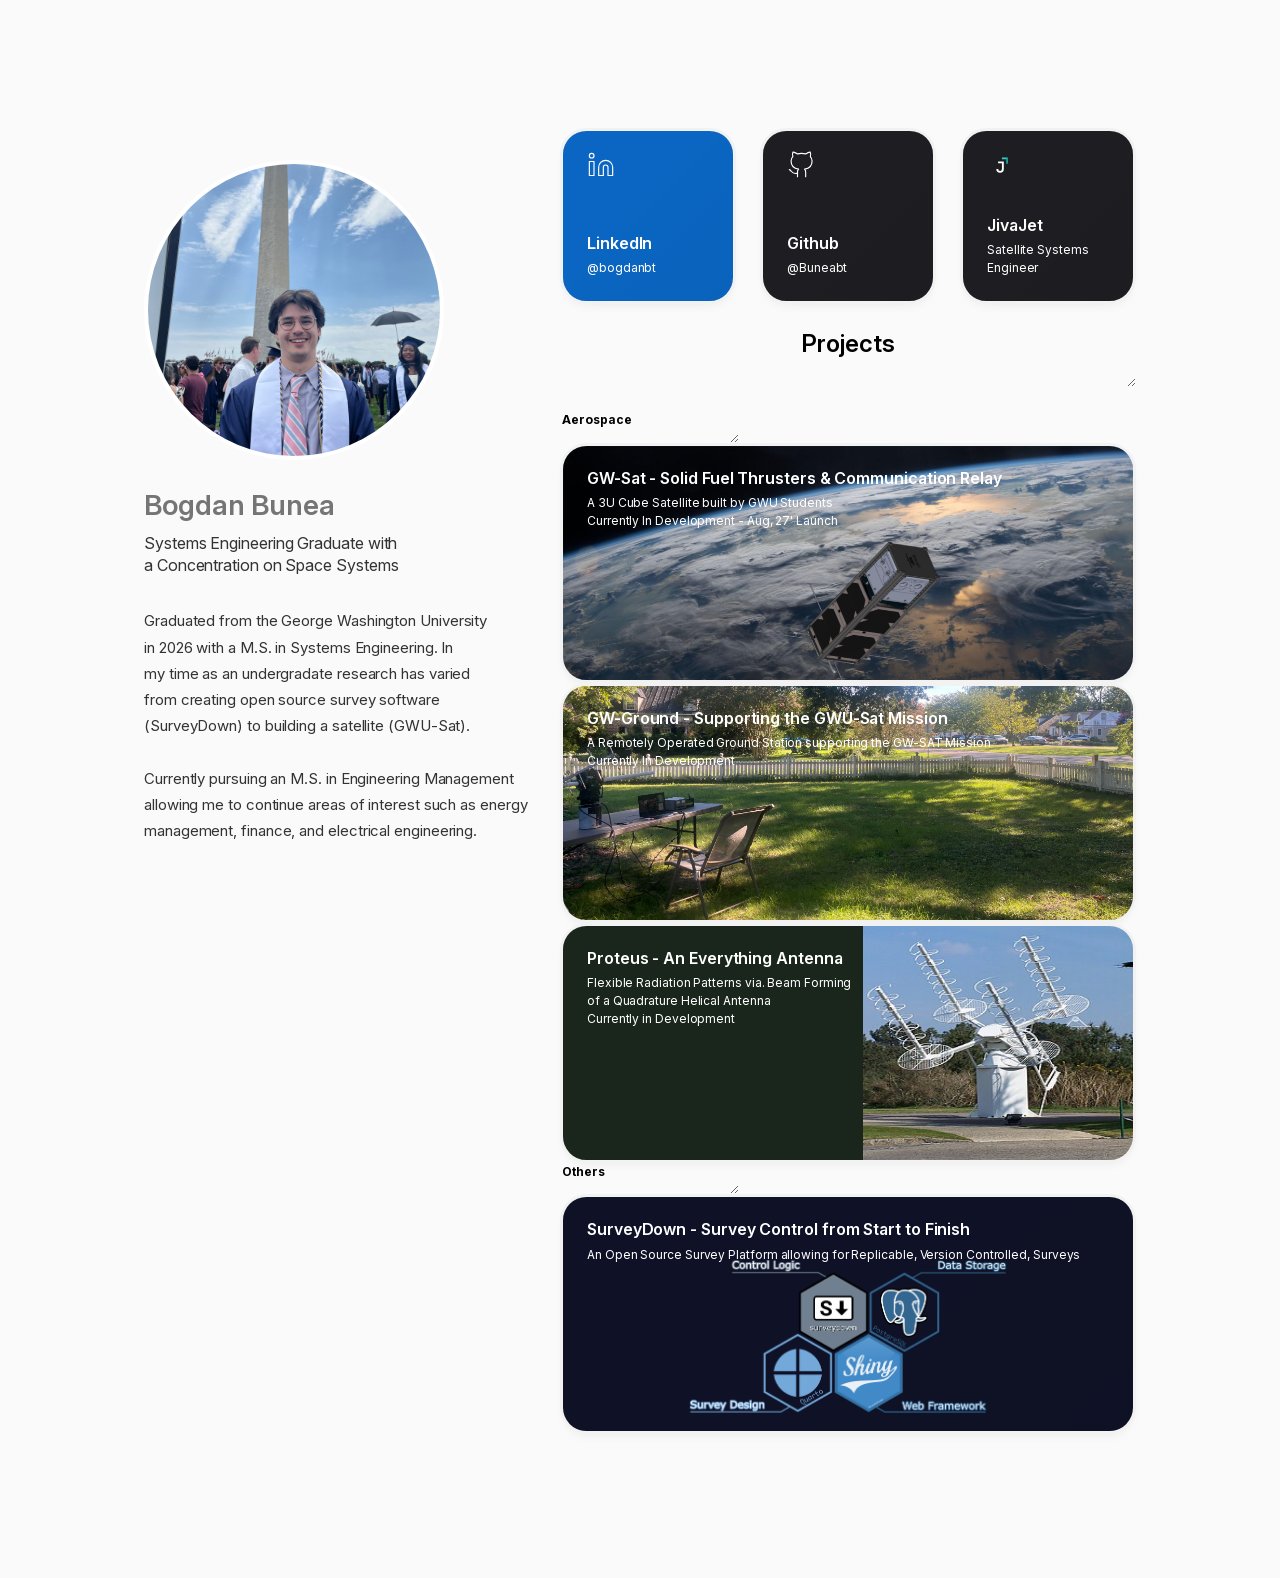
==== commit a397a6f5: "Fixing this tab display" ====
--- a/index.html
+++ b/index.html
@@ -1,4 +1,4 @@
-<!DOCTYPE html><html lang="en" data-ws-project="8fa92c78-867e-434c-aba7-de6b9a9edf6d" data-ws-version="1267" data-ws-last-published="2026-10-30T00:12:26.747Z"><head><link rel="stylesheet" type="text/css" href="/assets/static/app_generated_index-6937cd5a.BaNOB2DI.css"><meta charSet="UTF-8"/><meta name="viewport" content="width=device-width,initial-scale=1"/><link rel="icon" href="/assets/GWU_Satellite_iLB-xbuAW-ZnV7qkZNghq.png"/><link rel="preload" href="/assets/technologies_KyLv-kBsaIknTWyplYBrY.svg" as="image"/><link rel="preload" href="/assets/Traqueur_acquisition_qgC1n7xk_pQZtbldXH4IQ.JPG" as="image"/><link rel="preload" href="/assets/GWU-Sat_1_FgrqokXFwFOzHnAvTs0bO.png" as="image"/><link rel="preload" href="/assets/unnamed__MuButAIRW6IknCjH0gwq.jpg" as="image"/><meta property="og:url" content="https://url/"/><meta property="og:title" content="Bogdan Bunea Portfolio"/><meta property="og:type" content="website"/><meta property="og:site_name" content="Bogdan Bunea Portfolio"/><meta name="description" content="Minimalist WebStudio template in Bento style with flex blocks (1x1, 3x1, 3x2, 3x3). Choose between static or animated versions to create a unique portfolio"/><meta property="og:description" content="Minimalist WebStudio template in Bento style with flex blocks (1x1, 3x1, 3x2, 3x3). Choose between static or animated versions to create a unique portfolio"/><meta property="og:image" content="/assets/tesso-flex_zI2KvcGitetdIw9fTnF1M.jpg"/><meta property="twitter:card" content="summary_large_image"/><title>Bogdan Bunea Portfolio/title><script type="application/ld+json">{
+<!DOCTYPE html><html lang="en" data-ws-project="8fa92c78-867e-434c-aba7-de6b9a9edf6d" data-ws-version="1290" data-ws-last-published="2026-10-30T00:25:44.600Z"><head><link rel="stylesheet" type="text/css" href="/assets/static/app_generated_index-6937cd5a.BaNOB2DI.css"><meta charSet="UTF-8"/><meta name="viewport" content="width=device-width,initial-scale=1"/><link rel="icon" href="/assets/GWU_Satellite_iLB-xbuAW-ZnV7qkZNghq.png"/><link rel="preload" href="/assets/technologies_KyLv-kBsaIknTWyplYBrY.svg" as="image"/><link rel="preload" href="/assets/Traqueur_acquisition_qgC1n7xk_pQZtbldXH4IQ.JPG" as="image"/><link rel="preload" href="/assets/GWU-Sat_1_FgrqokXFwFOzHnAvTs0bO.png" as="image"/><link rel="preload" href="/assets/unnamed__MuButAIRW6IknCjH0gwq.jpg" as="image"/><meta property="og:url" content="https://url/"/><meta property="og:title" content="Bogdan Bunea Portfolio"/><meta property="og:type" content="website"/><meta property="og:site_name" content="Bogdan Bunea Portfolio"/><meta name="description" content="Graduate student at GWU University studying Engineering Management with a focus on Aerospace applicaitons."/><meta property="og:description" content="Graduate student at GWU University studying Engineering Management with a focus on Aerospace applicaitons."/><meta property="og:image" content="/assets/IMG_7389_PcrFC7WuA0LZFcrof5r4o.jpeg"/><meta property="twitter:card" content="summary_large_image"/><title>Bogdan Bunea Portfolio</title><script type="application/ld+json">{
   "@context": "https://schema.org",
   "@type": "WebSite",
   "name": "Bogdan Bunea Portfolio"
@@ -7,4 +7,4 @@
 Currently pursuing an M.S. in Engineering Management allowing me to continue areas of interest such as energy management, finance, and electrical engineering.
 
 </p></div><div class="w-box c1vyjej4 cwcmw8y c10e2vss cbi9v8h c1fhmq56 cef4656 c1ocq3aj cmxvgrt cw3b7bc c117vrdh cjqe4wz c19pljyg c33v7jp c17q5uv9 c1qnw43s c1gw9iwf c1btptgv copucx8"><a href="https://www.linkedin.com/in/bogdanbt/" class="w-link c6tc5qb c6pc7uk cp85ck4 cqlumer cjhm3os c18dlzvr cjtu37 c2hrksz c5cdjkw c1aduyzm c1luxi8s c1l1t23j c16y49k0 caul4w1 ckc7pa0 cfdbx8x cy7vwz1 c1vyjej4 c1kt1fsu c4os49q cew8xjl cgmb64m c1yd9u9v c1r52mmy c1cufg7t ctagith c1mjylrw c14bi68y cyl3u0r c1w35yw5 c96i3cj cerxdze c1jebl5l c1voknrm cskh9ze c14v6fbe c17w54mb cri43g1 c1xn6d2h c1xw635p c1709rvl c1ywvahl cas45oq cewh6rc crjyusk c1g5wqhv cyoviax c1bezyo cib4kst c1hoebjq cjati97 cf18qxd c1qj9kzl c90xryg c8epkjn ctt4p81 cfhqa8w cerj6ka c1ctjebo c1jjnzdt c1a6igw c8nwmir cxufkiy c1molcpo ce1zgdp c15eh4y7 c1qxnpk2 clvdvor c181e04s c1oj5snp"><div class="w-box c1vyjej4 c1kt1fsu cw2l5q8 c1yd9u9v ce0pkw"><h3 class="w-heading c13v1604 c51piig cnymj4y c13nugg0 c1rjfme7">LinkedIn</h3><p class="w-paragraph c13v1604 c51piig c1cd0p5c cfwfiou">@bogdanbt</p></div></a><a href="https://github.com/Buneabt" id="" class="w-link c6tc5qb c6pc7uk cp85ck4 cqlumer cjhm3os c18dlzvr cjtu37 c2hrksz c5cdjkw c1aduyzm c1luxi8s c1l1t23j c16y49k0 caul4w1 ckc7pa0 cfdbx8x cy7vwz1 c1vyjej4 c1kt1fsu c4os49q cdnl7qj cgmb64m c1yd9u9v c1r52mmy c1cufg7t ctagith c1mjylrw c14bi68y cyl3u0r c1w35yw5 c96i3cj cerxdze c1jebl5l c1voknrm cskh9ze c14v6fbe c17w54mb cri43g1 c1xn6d2h c1xw635p c1709rvl c1ywvahl cas45oq cewh6rc crjyusk c1g5wqhv cyoviax c1bezyo cib4kst c1hoebjq cjati97 cf18qxd c1qj9kzl c90xryg c8epkjn ctt4p81 cfhqa8w cerj6ka c1ctjebo c1jjnzdt c1a6igw c8nwmir cxufkiy c1molcpo ce1zgdp c15eh4y7 c1qxnpk2 clvdvor c181e04s c1oj5snp"><div class="w-box c1vyjej4 c1kt1fsu cw2l5q8 c1yd9u9v ce0pkw"><h3 class="w-heading c13v1604 c51piig cnymj4y c13nugg0 c1rjfme7">Github</h3><p class="w-paragraph c13v1604 c51piig c1cd0p5c cfwfiou">@Buneabt</p></div></a><a href="https://www.jivajet.com/" id="" class="w-link c6tc5qb c6pc7uk cp85ck4 cqlumer cjhm3os c18dlzvr cjtu37 c2hrksz c5cdjkw c1aduyzm c1luxi8s c1l1t23j c16y49k0 caul4w1 ckc7pa0 cfdbx8x cy7vwz1 c1vyjej4 c1kt1fsu c4os49q cdnl7qj cgmb64m c1yd9u9v c1r52mmy c1cufg7t ctagith c1mjylrw c14bi68y cyl3u0r c1w35yw5 c96i3cj cerxdze c1jebl5l c1voknrm cskh9ze c14v6fbe c17w54mb cri43g1 c1xn6d2h c1xw635p c1709rvl c1ywvahl cas45oq cewh6rc crjyusk c1g5wqhv cyoviax c1bezyo cib4kst c1hoebjq cjati97 cf18qxd c1qj9kzl c90xryg c8epkjn ctt4p81 cfhqa8w cerj6ka c1ctjebo c1jjnzdt c1a6igw c8nwmir cxufkiy c1molcpo ce1zgdp c15eh4y7 c1qxnpk2 clvdvor c181e04s c1oj5snp"><div class="w-box c1vyjej4 c1kt1fsu cw2l5q8 c1yd9u9v ce0pkw"><h3 class="w-heading c13v1604 c51piig cnymj4y c13nugg0 c1rjfme7">JivaJet</h3><p class="w-paragraph c13v1604 c51piig c1cd0p5c cfwfiou">Satellite Systems Engineer</p></div></a><textarea name="" class="w-element c863ib0 c1enkfna c1tif9p3 cr3339l c3s0jjr c1srlatm cnymj4y chgra7d c85z5pv c1arny9w c1eztivz cj36w3z c14a8fha c1nlaup3 c5y6nqd caz9k3q c1nm525m">Projects</textarea><div class="w-element"><textarea name="" class="w-element c863ib0 c1enkfna c1tif9p3 cqs0d5h ccia36e c1srlatm ctz221c chgra7d c85z5pv c1arny9w c1eztivz cj36w3z c14a8fha c1yd9u9v cgmb64m cqu1ifx cp8ksom c1ll9dp5 c1vjawr5">Aerospace</textarea><div class="w-box c1ocq3aj c6pc7uk cp85ck4 cqlumer cjhm3os c18dlzvr cjtu37 c2hrksz c5cdjkw c1aduyzm c1luxi8s c1l1t23j c16y49k0 caul4w1 ckc7pa0 cfdbx8x cy7vwz1 c1vyjej4 c1kt1fsu c4os49q c10d52w4 cgmb64m c1yd9u9v c1r52mmy c1cufg7t ctagith c1mjylrw c14bi68y cyl3u0r c1w35yw5 c96i3cj cerxdze c1jebl5l c9yjyxi c1kmszc6 cam3pkh cxvoykn crm66kf c1fnpxt6 c1lch92u c1709rvl c1ywvahl cas45oq c1fm8odb ckmw3cd crjyusk c1g5wqhv cyoviax c1bezyo cib4kst c1hoebjq cp0zba3 cyk2eco c1qj9kzl c90xryg c8epkjn ctt4p81 cfhqa8w cerj6ka c1ctjebo c1jjnzdt cv5r2lr c1a6igw c8nwmir cxufkiy c1molcpo cixmpda c13ngu2k ce1zgdp c15eh4y7 c1qxnpk2 clvdvor c181e04s c1oj5snp"><a class="w-element c863ib0 caz9k3q c1nm525m c9ia849 c97h5gl cborgq6 c1q65cux cu7qrp5 cgmb64m c5y6nqd c1enkfna c1tif9p3 c1jebl5l" href="/gwusat"><div class="w-box c1vyjej4 c1kt1fsu cw2l5q8 c1yd9u9v ce0pkw"><h2 data-ws-tag="h2" class="w-heading c13v1604 c51piig cnymj4y c13nugg0 c85z5pv c1arny9w c1eztivz cj36w3z c9yjdzs c1jebl5l cqs0d5h c1rjfme7">GW-Sat - Solid Fuel Thrusters &amp; Communication Relay</h2><p class="w-paragraph c13v1604 c51piig c1cd0p5c cbzdjoz cw9u6zv c1vqe9te cfwfiou">A 3U Cube Satellite built by GWU Students<br/>Currently In Development - Aug, 27&#x27; Launch</p></div></a></div><div class="w-box c1ocq3aj c6pc7uk cp85ck4 cqlumer cjhm3os c18dlzvr cjtu37 c2hrksz c5cdjkw c1aduyzm c1luxi8s c1l1t23j c16y49k0 caul4w1 ckc7pa0 cfdbx8x cy7vwz1 c1vyjej4 c1kt1fsu c4os49q c10d52w4 cgmb64m c1yd9u9v c1r52mmy c1cufg7t ctagith c1mjylrw c14bi68y cyl3u0r c1w35yw5 c96i3cj cerxdze c1jebl5l c9yjyxi c10u747b c1dp3fea cs9xdhk cri43g1 c1xn6d2h c1xw635p c1709rvl c1ywvahl cas45oq c1fm8odb c1tajzr1 crjyusk c1g5wqhv cyoviax c1bezyo cib4kst c1hoebjq cp0zba3 cyk2eco c1qj9kzl c90xryg c8epkjn ctt4p81 cfhqa8w cerj6ka c1ctjebo c1jjnzdt cv5r2lr c1a6igw c8nwmir cxufkiy c1molcpo cixmpda c13ngu2k ce1zgdp c15eh4y7 c1qxnpk2 clvdvor c181e04s c1oj5snp"><a class="w-element cdcuwq4 caz9k3q c1nm525m c1jebl5l cgmb64m" href="/gwuground"><div class="w-box c1vyjej4 c1kt1fsu cw2l5q8 c1yd9u9v ce0pkw"><h2 data-ws-tag="h2" class="w-heading c13v1604 c51piig cnymj4y c13nugg0 c1rjfme7">GW-Ground - Supporting the GWU-Sat Mission</h2><p class="w-paragraph c13v1604 c51piig c1cd0p5c cfwfiou">A Remotely Operated Ground Station supporting the GW-SAT Mission<br/>Currently In Development</p></div></a></div><div class="w-box c1ocq3aj c6pc7uk cp85ck4 cqlumer cjhm3os c18dlzvr cjtu37 c2hrksz c5cdjkw c1aduyzm c1luxi8s c1l1t23j c16y49k0 caul4w1 ckc7pa0 cfdbx8x cy7vwz1 c1vyjej4 c1kt1fsu c4os49q c1e4fxj1 cgmb64m c1yd9u9v c1r52mmy c1cufg7t ctagith c1mjylrw c14bi68y cyl3u0r c1w35yw5 c96i3cj cerxdze c1jebl5l c9yjyxi czc0qbw c1t41xl7 cs9xdhk c1i20xa ctd0fmi cmyxd4d c1709rvl c1ywvahl cas45oq c1fm8odb c14lvamb crjyusk c1g5wqhv cyoviax c1bezyo cib4kst c1hoebjq cp0zba3 cyk2eco c1qj9kzl cbgf903 c8epkjn ctt4p81 cfhqa8w cerj6ka c1ctjebo c1jjnzdt cv5r2lr c1a6igw c8nwmir cxufkiy c1molcpo cixmpda c13ngu2k ce1zgdp c15eh4y7 c1qxnpk2 clvdvor c181e04s c1oj5snp"><a class="w-element cdcuwq4 caz9k3q c1nm525m c1jebl5l cgmb64m" href="/proteus"><div class="w-box c1vyjej4 c1kt1fsu cw2l5q8 c1yd9u9v ce0pkw"><h2 data-ws-tag="h2" class="w-heading c13v1604 c51piig cnymj4y c13nugg0 c1rjfme7">Proteus - An Everything Antenna</h2><p class="w-paragraph c13v1604 c51piig c1cd0p5c cfwfiou">Flexible Radiation Patterns via. Beam Forming <br/>of a Quadrature Helical Antenna <br/>Currently in Development</p></div></a></div><textarea name="" class="w-element c863ib0 c1enkfna c1tif9p3 cqs0d5h ccia36e c1srlatm ctz221c chgra7d c85z5pv c1arny9w c1eztivz cj36w3z c14a8fha csdtuf1 cgmb64m cag7wwn">Others</textarea><div class="w-box c1ocq3aj c6pc7uk cp85ck4 cqlumer cjhm3os c18dlzvr cjtu37 c2hrksz c5cdjkw c1aduyzm c1luxi8s c1l1t23j c16y49k0 caul4w1 ckc7pa0 cfdbx8x cy7vwz1 c1vyjej4 c1kt1fsu c4os49q c1t4uuvo cgmb64m c1yd9u9v c1r52mmy c1enkfna c1tif9p3 c1mjylrw c14bi68y cyl3u0r c1w35yw5 c96i3cj cerxdze c1jebl5l c9yjyxi c1ksjuys c1uqkg0n cs9xdhk c1i20xa c1xn6d2h c1xw635p c1709rvl c1ywvahl cas45oq c1fm8odb c9ia849 cfn8k2k c10ovjow c5y6nqd c15sywr3 crjyusk c1g5wqhv cyoviax c1bezyo cib4kst c1hoebjq cp0zba3 cyk2eco c1qj9kzl c90xryg c8epkjn ctt4p81 cfhqa8w cerj6ka c1ctjebo c1jjnzdt cv5r2lr c1a6igw c8nwmir cxufkiy c1molcpo cixmpda c13ngu2k ce1zgdp c15eh4y7 c1qxnpk2 clvdvor c181e04s c1oj5snp"><a href="https://surveydown.org/" class="w-element c863ib0 caz9k3q c1nm525m cgmb64m c5y6nqd c9ia849"><div class="w-box c1vyjej4 c1kt1fsu cw2l5q8 c1yd9u9v ce0pkw"><h2 data-ws-tag="h2" class="w-heading c13v1604 c51piig cnymj4y c13nugg0 c1jebl5l c1rjfme7">SurveyDown - Survey Control from Start to Finish</h2><p class="w-paragraph c13v1604 c51piig c1cd0p5c c1jebl5l cfwfiou">An Open Source Survey Platform allowing for Replicable, Version Controlled, Surveys</p></div></a></div></div></div></div><div style="display:contents"><div style="display:contents"><div class="w-html-embed"><!-- tracking code -->
-<script defer src="https://cloud.umami.is/script.js" data-website-id="948850e2-d707-446e-9199-921645f6b8ab"></script></div></div></div><script id="vike_pageContext" type="application/json">{"pageId":"\/pages\/index","routeParams":{},"data":{"url":"https:\/\/url\/","system":{"params":{},"search":{},"origin":"https:\/\/url","pathname":"\/"},"resources":{},"pageMeta":{"title":"Bogdan Bunea Portfolio","description":"Minimalist WebStudio template in Bento style with flex blocks (1x1, 3x1, 3x2, 3x3). Choose between static or animated versions to create a unique portfolio","excludePageFromSearch":false,"language":"!undefined","socialImageAssetName":"tesso-flex_zI2KvcGitetdIw9fTnF1M.jpg","socialImageUrl":"!undefined","status":"!undefined","redirect":"!undefined","content":"!undefined","custom":[]}}}</script><script id="vike_globalContext" type="application/json">{}</script><script src="/assets/entries/entry-server-routing.C1edIRaL.js" type="module" async></script><link rel="modulepreload" href="/assets/entries/pages_index.DVVINxoQ.js" as="script" type="text/javascript"><link rel="modulepreload" href="/assets/chunks/chunk-CaH0zObP.js" as="script" type="text/javascript"><link rel="modulepreload" href="/assets/chunks/chunk-CbWtBTUU.js" as="script" type="text/javascript"><link rel="modulepreload" href="/assets/chunks/chunk-DyXTt6bk.js" as="script" type="text/javascript"></body></html>+<script defer src="https://cloud.umami.is/script.js" data-website-id="948850e2-d707-446e-9199-921645f6b8ab"></script></div></div></div><script id="vike_pageContext" type="application/json">{"pageId":"\/pages\/index","routeParams":{},"data":{"url":"https:\/\/url\/","system":{"params":{},"search":{},"origin":"https:\/\/url","pathname":"\/"},"resources":{},"pageMeta":{"title":"Bogdan Bunea Portfolio","description":"Graduate student at GWU University studying Engineering Management with a focus on Aerospace applicaitons.","excludePageFromSearch":false,"language":"!undefined","socialImageAssetName":"IMG_7389_PcrFC7WuA0LZFcrof5r4o.jpeg","socialImageUrl":"!undefined","status":"!undefined","redirect":"!undefined","content":"!undefined","custom":[]}}}</script><script id="vike_globalContext" type="application/json">{}</script><script src="/assets/entries/entry-server-routing.CrjUFjr2.js" type="module" async></script><link rel="modulepreload" href="/assets/entries/pages_index.Rl0dZ8Td.js" as="script" type="text/javascript"><link rel="modulepreload" href="/assets/chunks/chunk-CYsAupeQ.js" as="script" type="text/javascript"><link rel="modulepreload" href="/assets/chunks/chunk-dyVcL3EU.js" as="script" type="text/javascript"><link rel="modulepreload" href="/assets/chunks/chunk-85qc6QFV.js" as="script" type="text/javascript"></body></html>
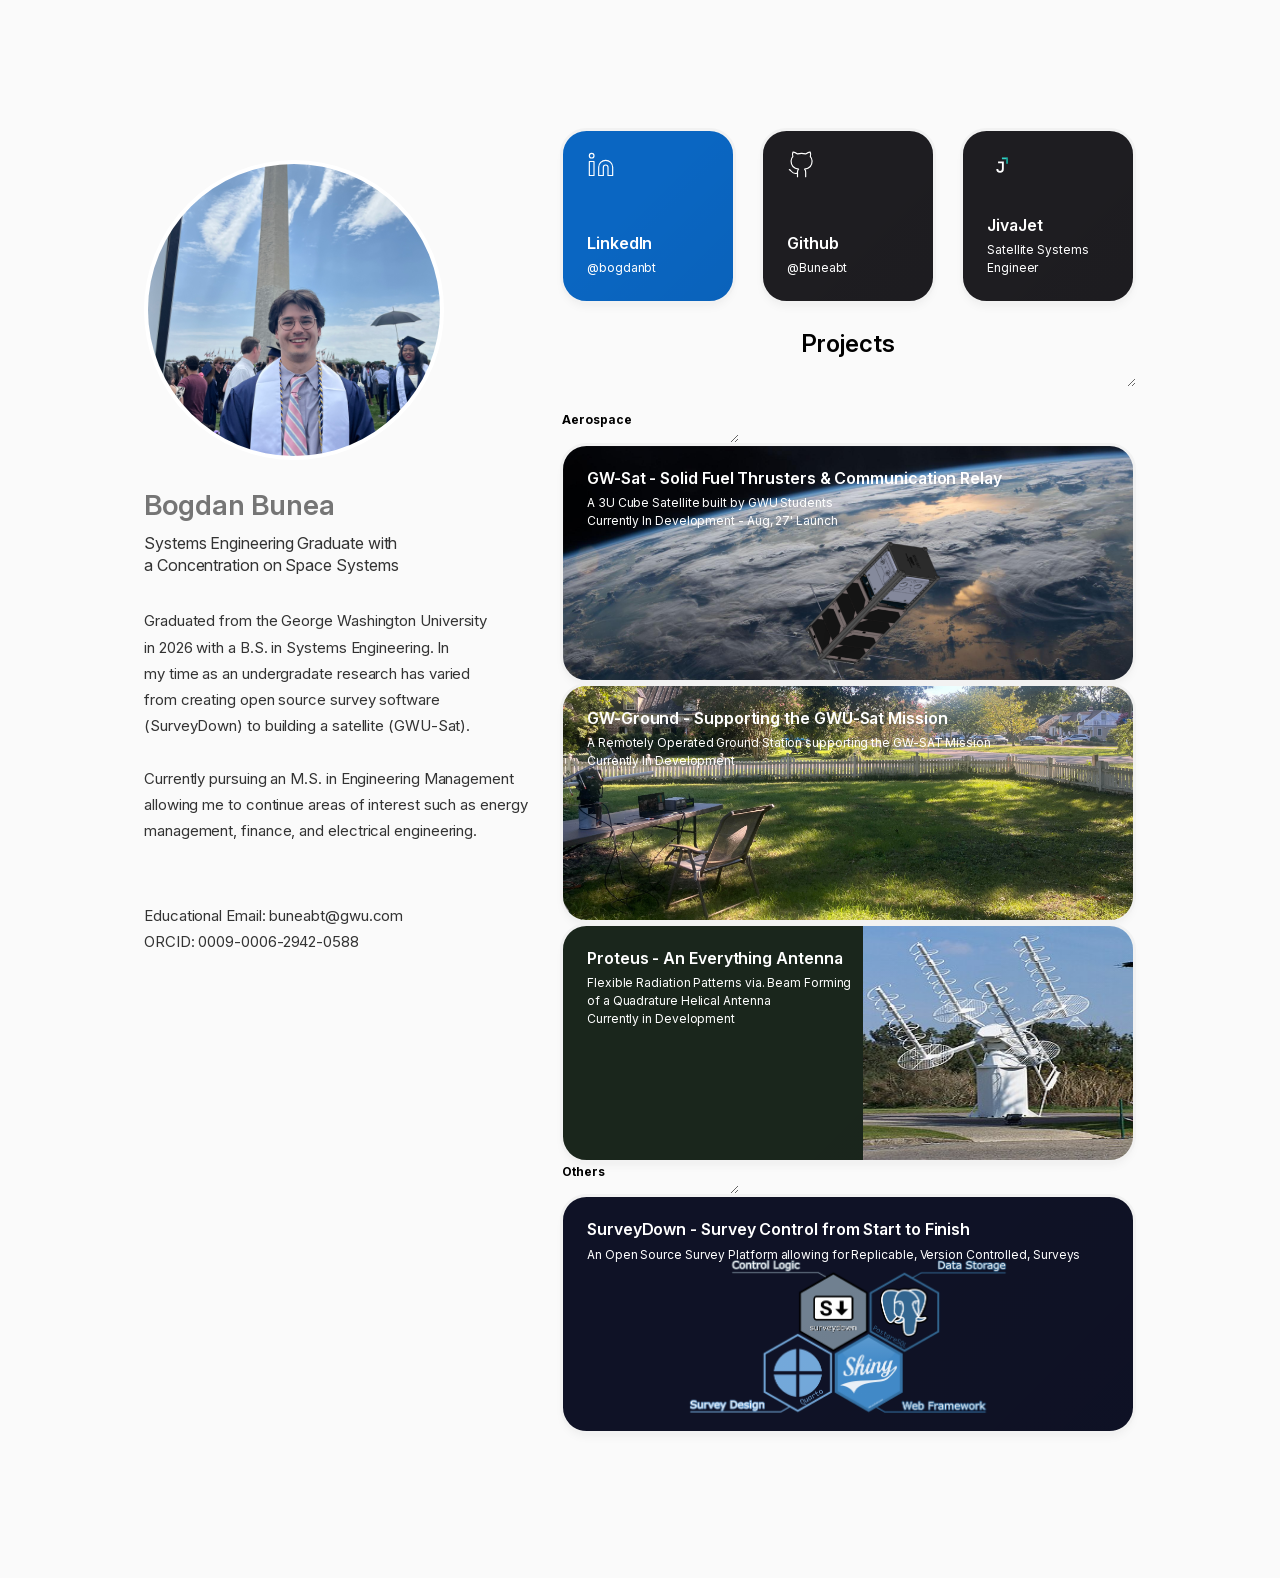
==== commit 2b6c2ff2: "updates" ====
--- a/index.html
+++ b/index.html
@@ -1,10 +1,11 @@
-<!DOCTYPE html><html lang="en" data-ws-project="8fa92c78-867e-434c-aba7-de6b9a9edf6d" data-ws-version="1290" data-ws-last-published="2026-10-30T00:25:44.600Z"><head><link rel="stylesheet" type="text/css" href="/assets/static/app_generated_index-6937cd5a.BaNOB2DI.css"><meta charSet="UTF-8"/><meta name="viewport" content="width=device-width,initial-scale=1"/><link rel="icon" href="/assets/GWU_Satellite_iLB-xbuAW-ZnV7qkZNghq.png"/><link rel="preload" href="/assets/technologies_KyLv-kBsaIknTWyplYBrY.svg" as="image"/><link rel="preload" href="/assets/Traqueur_acquisition_qgC1n7xk_pQZtbldXH4IQ.JPG" as="image"/><link rel="preload" href="/assets/GWU-Sat_1_FgrqokXFwFOzHnAvTs0bO.png" as="image"/><link rel="preload" href="/assets/unnamed__MuButAIRW6IknCjH0gwq.jpg" as="image"/><meta property="og:url" content="https://url/"/><meta property="og:title" content="Bogdan Bunea Portfolio"/><meta property="og:type" content="website"/><meta property="og:site_name" content="Bogdan Bunea Portfolio"/><meta name="description" content="Graduate student at GWU University studying Engineering Management with a focus on Aerospace applicaitons."/><meta property="og:description" content="Graduate student at GWU University studying Engineering Management with a focus on Aerospace applicaitons."/><meta property="og:image" content="/assets/IMG_7389_PcrFC7WuA0LZFcrof5r4o.jpeg"/><meta property="twitter:card" content="summary_large_image"/><title>Bogdan Bunea Portfolio</title><script type="application/ld+json">{
+<!DOCTYPE html><html lang="en" data-ws-project="8fa92c78-867e-434c-aba7-de6b9a9edf6d" data-ws-version="1440" data-ws-last-published="2026-11-02T05:22:36.292Z"><head><link rel="stylesheet" type="text/css" href="/assets/static/app_generated_index-6937cd5a.GaBE-Lbm.css"><meta charSet="UTF-8"/><meta name="viewport" content="width=device-width,initial-scale=1"/><link rel="icon" href="/assets/GWU_Satellite_iLB-xbuAW-ZnV7qkZNghq.png"/><link rel="preload" href="/assets/technologies_KyLv-kBsaIknTWyplYBrY.svg" as="image"/><link rel="preload" href="/assets/Traqueur_acquisition_qgC1n7xk_pQZtbldXH4IQ.JPG" as="image"/><link rel="preload" href="/assets/GWU-Sat_1_FgrqokXFwFOzHnAvTs0bO.png" as="image"/><link rel="preload" href="/assets/unnamed__MuButAIRW6IknCjH0gwq.jpg" as="image"/><meta property="og:url" content="https://url/"/><meta property="og:title" content="Bogdan Bunea Portfolio"/><meta property="og:type" content="website"/><meta property="og:site_name" content="Bogdan Bunea Portfolio"/><meta name="description" content="Graduate student at GWU University studying Engineering Management with a focus on Aerospace applicaitons."/><meta property="og:description" content="Graduate student at GWU University studying Engineering Management with a focus on Aerospace applicaitons."/><meta property="og:image" content="/assets/IMG_7389_PcrFC7WuA0LZFcrof5r4o.jpeg"/><meta property="twitter:card" content="summary_large_image"/><title>Bogdan Bunea Portfolio</title><script type="application/ld+json">{
   "@context": "https://schema.org",
   "@type": "WebSite",
   "name": "Bogdan Bunea Portfolio"
-}</script></head><body class="w-body c9yjdzs"><div class="w-box cte3dqu c1vyjej4 cas45oq chb31ly c10e2vss crx4hza c1pt1618 c8ocn8b c1907gka cjttqh0 cogqn7g c1cx5k5f c97h5gl cborgq6 c1q65cux cu7qrp5 ctedvvo cqx2say c1jz80a3 c1og2cs8 c11bi6xn cz7xkya cev8cdn c19tyro4 c1y1l7em"><div class="w-box csdtuf1 c1ykb922 c1vyjej4 c1kt1fsu cas45oq c1osh9b5 c1dzua9o cjttqh0 c1fu3rjz ciu7k2m c1mmbnnb c1sfuasr cqx2say c1jz80a3 c1fnx1sz c1y64edw c155mt7o c1tjls5k c1mkvfhk c7eyijz"><div class="w-box c1inuj3g cqx2say c1jz80a3 c1yhf8l4 c1nckt3g c1vyjej4 c1kt1fsu cg1kwfu c1ef4es7 cbhlnmk cwlrc9s"><img class="w-image cdqwix0 c1p4e5h c1ybr272 c14siavy c1i5cfmp cougj9x co49xxb c1cufg7t ctagith cssl045 clzjam1 c1ucderk c1kpdtu6 cigutbq c40jw5q" alt="" width="4032" height="3024" sizes="100vw" srcSet="/assets/IMG_6424_C7bjgutoj_qrPDQH7N24R.jpeg 16w, /assets/IMG_6424_C7bjgutoj_qrPDQH7N24R.jpeg 32w, /assets/IMG_6424_C7bjgutoj_qrPDQH7N24R.jpeg 48w, /assets/IMG_6424_C7bjgutoj_qrPDQH7N24R.jpeg 64w, /assets/IMG_6424_C7bjgutoj_qrPDQH7N24R.jpeg 96w, /assets/IMG_6424_C7bjgutoj_qrPDQH7N24R.jpeg 128w, /assets/IMG_6424_C7bjgutoj_qrPDQH7N24R.jpeg 256w, /assets/IMG_6424_C7bjgutoj_qrPDQH7N24R.jpeg 384w, /assets/IMG_6424_C7bjgutoj_qrPDQH7N24R.jpeg 640w, /assets/IMG_6424_C7bjgutoj_qrPDQH7N24R.jpeg 750w, /assets/IMG_6424_C7bjgutoj_qrPDQH7N24R.jpeg 828w, /assets/IMG_6424_C7bjgutoj_qrPDQH7N24R.jpeg 1080w, /assets/IMG_6424_C7bjgutoj_qrPDQH7N24R.jpeg 1200w, /assets/IMG_6424_C7bjgutoj_qrPDQH7N24R.jpeg 1920w, /assets/IMG_6424_C7bjgutoj_qrPDQH7N24R.jpeg 2048w, /assets/IMG_6424_C7bjgutoj_qrPDQH7N24R.jpeg 3840w" src="/assets/IMG_6424_C7bjgutoj_qrPDQH7N24R.jpeg" decoding="async" loading="lazy"/><div class="w-box cmxvgrt"><h1 class="w-heading c13v1604 c1o2mq5x cnymj4y c1wtekbi c17w28al ceayha6 c1vubki9 c1reabg1">Bogdan Bunea</h1><h2 class="w-heading c13v1604 c51piig chgra7d c1tio4l6 cd23fro c14ckt81 c13nugg0 c17w28al c1wp1spm">Systems Engineering Graduate with a Concentration on Space Systems</h2></div></div><p class="w-paragraph cbq63cf cgmb64m c13v1604 c51piig c1tio4l6 c144lot0 c17w28al c1j0p7si c1wp1spm c19wi915">Graduated from the George Washington University in 2026 with a M.S. in Systems Engineering. In my time as an undergradate research has varied from creating open source survey software (SurveyDown) to building a satellite (GWU-Sat).
+}</script></head><body class="w-body c9yjdzs"><div class="w-box cte3dqu c1vyjej4 cas45oq chb31ly c10e2vss crx4hza c1pt1618 c8ocn8b c1907gka cjttqh0 cogqn7g c1cx5k5f c97h5gl cborgq6 c1q65cux cu7qrp5 ctedvvo cqx2say c1jz80a3 c1og2cs8 c11bi6xn cz7xkya cev8cdn c19tyro4 c1y1l7em"><div class="w-box csdtuf1 c1ykb922 c1vyjej4 c1kt1fsu cas45oq c1osh9b5 c1dzua9o cjttqh0 c1fu3rjz ciu7k2m c1mmbnnb c1sfuasr cqx2say c1jz80a3 c1fnx1sz c1y64edw c155mt7o c1tjls5k c1mkvfhk c7eyijz"><div class="w-box c1inuj3g cqx2say c1jz80a3 c1yhf8l4 c1nckt3g c1vyjej4 c1kt1fsu cg1kwfu c1ef4es7 cbhlnmk cwlrc9s"><img class="w-image cdqwix0 c1p4e5h c1ybr272 c14siavy c1i5cfmp cougj9x co49xxb c1cufg7t ctagith cssl045 clzjam1 c1ucderk c1kpdtu6 cigutbq c40jw5q" alt="" width="4032" height="3024" sizes="100vw" srcSet="/assets/IMG_6424_C7bjgutoj_qrPDQH7N24R.jpeg 16w, /assets/IMG_6424_C7bjgutoj_qrPDQH7N24R.jpeg 32w, /assets/IMG_6424_C7bjgutoj_qrPDQH7N24R.jpeg 48w, /assets/IMG_6424_C7bjgutoj_qrPDQH7N24R.jpeg 64w, /assets/IMG_6424_C7bjgutoj_qrPDQH7N24R.jpeg 96w, /assets/IMG_6424_C7bjgutoj_qrPDQH7N24R.jpeg 128w, /assets/IMG_6424_C7bjgutoj_qrPDQH7N24R.jpeg 256w, /assets/IMG_6424_C7bjgutoj_qrPDQH7N24R.jpeg 384w, /assets/IMG_6424_C7bjgutoj_qrPDQH7N24R.jpeg 640w, /assets/IMG_6424_C7bjgutoj_qrPDQH7N24R.jpeg 750w, /assets/IMG_6424_C7bjgutoj_qrPDQH7N24R.jpeg 828w, /assets/IMG_6424_C7bjgutoj_qrPDQH7N24R.jpeg 1080w, /assets/IMG_6424_C7bjgutoj_qrPDQH7N24R.jpeg 1200w, /assets/IMG_6424_C7bjgutoj_qrPDQH7N24R.jpeg 1920w, /assets/IMG_6424_C7bjgutoj_qrPDQH7N24R.jpeg 2048w, /assets/IMG_6424_C7bjgutoj_qrPDQH7N24R.jpeg 3840w" src="/assets/IMG_6424_C7bjgutoj_qrPDQH7N24R.jpeg" decoding="async" loading="lazy"/><div class="w-box cmxvgrt"><h1 class="w-heading c13v1604 c1o2mq5x cnymj4y c1wtekbi c17w28al ceayha6 c1vubki9 c1reabg1">Bogdan Bunea</h1><h2 class="w-heading c13v1604 c51piig chgra7d c1tio4l6 cd23fro c14ckt81 c13nugg0 c17w28al c1wp1spm">Systems Engineering Graduate with a Concentration on Space Systems</h2></div></div><p class="w-paragraph cbq63cf cgmb64m c13v1604 c51piig c1tio4l6 c144lot0 c17w28al c1j0p7si c1wp1spm c19wi915">Graduated from the George Washington University in 2026 with a B.S. in Systems Engineering. In my time as an undergradate research has varied from creating open source survey software (SurveyDown) to building a satellite (GWU-Sat).
 
 Currently pursuing an M.S. in Engineering Management allowing me to continue areas of interest such as energy management, finance, and electrical engineering.
 
-</p></div><div class="w-box c1vyjej4 cwcmw8y c10e2vss cbi9v8h c1fhmq56 cef4656 c1ocq3aj cmxvgrt cw3b7bc c117vrdh cjqe4wz c19pljyg c33v7jp c17q5uv9 c1qnw43s c1gw9iwf c1btptgv copucx8"><a href="https://www.linkedin.com/in/bogdanbt/" class="w-link c6tc5qb c6pc7uk cp85ck4 cqlumer cjhm3os c18dlzvr cjtu37 c2hrksz c5cdjkw c1aduyzm c1luxi8s c1l1t23j c16y49k0 caul4w1 ckc7pa0 cfdbx8x cy7vwz1 c1vyjej4 c1kt1fsu c4os49q cew8xjl cgmb64m c1yd9u9v c1r52mmy c1cufg7t ctagith c1mjylrw c14bi68y cyl3u0r c1w35yw5 c96i3cj cerxdze c1jebl5l c1voknrm cskh9ze c14v6fbe c17w54mb cri43g1 c1xn6d2h c1xw635p c1709rvl c1ywvahl cas45oq cewh6rc crjyusk c1g5wqhv cyoviax c1bezyo cib4kst c1hoebjq cjati97 cf18qxd c1qj9kzl c90xryg c8epkjn ctt4p81 cfhqa8w cerj6ka c1ctjebo c1jjnzdt c1a6igw c8nwmir cxufkiy c1molcpo ce1zgdp c15eh4y7 c1qxnpk2 clvdvor c181e04s c1oj5snp"><div class="w-box c1vyjej4 c1kt1fsu cw2l5q8 c1yd9u9v ce0pkw"><h3 class="w-heading c13v1604 c51piig cnymj4y c13nugg0 c1rjfme7">LinkedIn</h3><p class="w-paragraph c13v1604 c51piig c1cd0p5c cfwfiou">@bogdanbt</p></div></a><a href="https://github.com/Buneabt" id="" class="w-link c6tc5qb c6pc7uk cp85ck4 cqlumer cjhm3os c18dlzvr cjtu37 c2hrksz c5cdjkw c1aduyzm c1luxi8s c1l1t23j c16y49k0 caul4w1 ckc7pa0 cfdbx8x cy7vwz1 c1vyjej4 c1kt1fsu c4os49q cdnl7qj cgmb64m c1yd9u9v c1r52mmy c1cufg7t ctagith c1mjylrw c14bi68y cyl3u0r c1w35yw5 c96i3cj cerxdze c1jebl5l c1voknrm cskh9ze c14v6fbe c17w54mb cri43g1 c1xn6d2h c1xw635p c1709rvl c1ywvahl cas45oq cewh6rc crjyusk c1g5wqhv cyoviax c1bezyo cib4kst c1hoebjq cjati97 cf18qxd c1qj9kzl c90xryg c8epkjn ctt4p81 cfhqa8w cerj6ka c1ctjebo c1jjnzdt c1a6igw c8nwmir cxufkiy c1molcpo ce1zgdp c15eh4y7 c1qxnpk2 clvdvor c181e04s c1oj5snp"><div class="w-box c1vyjej4 c1kt1fsu cw2l5q8 c1yd9u9v ce0pkw"><h3 class="w-heading c13v1604 c51piig cnymj4y c13nugg0 c1rjfme7">Github</h3><p class="w-paragraph c13v1604 c51piig c1cd0p5c cfwfiou">@Buneabt</p></div></a><a href="https://www.jivajet.com/" id="" class="w-link c6tc5qb c6pc7uk cp85ck4 cqlumer cjhm3os c18dlzvr cjtu37 c2hrksz c5cdjkw c1aduyzm c1luxi8s c1l1t23j c16y49k0 caul4w1 ckc7pa0 cfdbx8x cy7vwz1 c1vyjej4 c1kt1fsu c4os49q cdnl7qj cgmb64m c1yd9u9v c1r52mmy c1cufg7t ctagith c1mjylrw c14bi68y cyl3u0r c1w35yw5 c96i3cj cerxdze c1jebl5l c1voknrm cskh9ze c14v6fbe c17w54mb cri43g1 c1xn6d2h c1xw635p c1709rvl c1ywvahl cas45oq cewh6rc crjyusk c1g5wqhv cyoviax c1bezyo cib4kst c1hoebjq cjati97 cf18qxd c1qj9kzl c90xryg c8epkjn ctt4p81 cfhqa8w cerj6ka c1ctjebo c1jjnzdt c1a6igw c8nwmir cxufkiy c1molcpo ce1zgdp c15eh4y7 c1qxnpk2 clvdvor c181e04s c1oj5snp"><div class="w-box c1vyjej4 c1kt1fsu cw2l5q8 c1yd9u9v ce0pkw"><h3 class="w-heading c13v1604 c51piig cnymj4y c13nugg0 c1rjfme7">JivaJet</h3><p class="w-paragraph c13v1604 c51piig c1cd0p5c cfwfiou">Satellite Systems Engineer</p></div></a><textarea name="" class="w-element c863ib0 c1enkfna c1tif9p3 cr3339l c3s0jjr c1srlatm cnymj4y chgra7d c85z5pv c1arny9w c1eztivz cj36w3z c14a8fha c1nlaup3 c5y6nqd caz9k3q c1nm525m">Projects</textarea><div class="w-element"><textarea name="" class="w-element c863ib0 c1enkfna c1tif9p3 cqs0d5h ccia36e c1srlatm ctz221c chgra7d c85z5pv c1arny9w c1eztivz cj36w3z c14a8fha c1yd9u9v cgmb64m cqu1ifx cp8ksom c1ll9dp5 c1vjawr5">Aerospace</textarea><div class="w-box c1ocq3aj c6pc7uk cp85ck4 cqlumer cjhm3os c18dlzvr cjtu37 c2hrksz c5cdjkw c1aduyzm c1luxi8s c1l1t23j c16y49k0 caul4w1 ckc7pa0 cfdbx8x cy7vwz1 c1vyjej4 c1kt1fsu c4os49q c10d52w4 cgmb64m c1yd9u9v c1r52mmy c1cufg7t ctagith c1mjylrw c14bi68y cyl3u0r c1w35yw5 c96i3cj cerxdze c1jebl5l c9yjyxi c1kmszc6 cam3pkh cxvoykn crm66kf c1fnpxt6 c1lch92u c1709rvl c1ywvahl cas45oq c1fm8odb ckmw3cd crjyusk c1g5wqhv cyoviax c1bezyo cib4kst c1hoebjq cp0zba3 cyk2eco c1qj9kzl c90xryg c8epkjn ctt4p81 cfhqa8w cerj6ka c1ctjebo c1jjnzdt cv5r2lr c1a6igw c8nwmir cxufkiy c1molcpo cixmpda c13ngu2k ce1zgdp c15eh4y7 c1qxnpk2 clvdvor c181e04s c1oj5snp"><a class="w-element c863ib0 caz9k3q c1nm525m c9ia849 c97h5gl cborgq6 c1q65cux cu7qrp5 cgmb64m c5y6nqd c1enkfna c1tif9p3 c1jebl5l" href="/gwusat"><div class="w-box c1vyjej4 c1kt1fsu cw2l5q8 c1yd9u9v ce0pkw"><h2 data-ws-tag="h2" class="w-heading c13v1604 c51piig cnymj4y c13nugg0 c85z5pv c1arny9w c1eztivz cj36w3z c9yjdzs c1jebl5l cqs0d5h c1rjfme7">GW-Sat - Solid Fuel Thrusters &amp; Communication Relay</h2><p class="w-paragraph c13v1604 c51piig c1cd0p5c cbzdjoz cw9u6zv c1vqe9te cfwfiou">A 3U Cube Satellite built by GWU Students<br/>Currently In Development - Aug, 27&#x27; Launch</p></div></a></div><div class="w-box c1ocq3aj c6pc7uk cp85ck4 cqlumer cjhm3os c18dlzvr cjtu37 c2hrksz c5cdjkw c1aduyzm c1luxi8s c1l1t23j c16y49k0 caul4w1 ckc7pa0 cfdbx8x cy7vwz1 c1vyjej4 c1kt1fsu c4os49q c10d52w4 cgmb64m c1yd9u9v c1r52mmy c1cufg7t ctagith c1mjylrw c14bi68y cyl3u0r c1w35yw5 c96i3cj cerxdze c1jebl5l c9yjyxi c10u747b c1dp3fea cs9xdhk cri43g1 c1xn6d2h c1xw635p c1709rvl c1ywvahl cas45oq c1fm8odb c1tajzr1 crjyusk c1g5wqhv cyoviax c1bezyo cib4kst c1hoebjq cp0zba3 cyk2eco c1qj9kzl c90xryg c8epkjn ctt4p81 cfhqa8w cerj6ka c1ctjebo c1jjnzdt cv5r2lr c1a6igw c8nwmir cxufkiy c1molcpo cixmpda c13ngu2k ce1zgdp c15eh4y7 c1qxnpk2 clvdvor c181e04s c1oj5snp"><a class="w-element cdcuwq4 caz9k3q c1nm525m c1jebl5l cgmb64m" href="/gwuground"><div class="w-box c1vyjej4 c1kt1fsu cw2l5q8 c1yd9u9v ce0pkw"><h2 data-ws-tag="h2" class="w-heading c13v1604 c51piig cnymj4y c13nugg0 c1rjfme7">GW-Ground - Supporting the GWU-Sat Mission</h2><p class="w-paragraph c13v1604 c51piig c1cd0p5c cfwfiou">A Remotely Operated Ground Station supporting the GW-SAT Mission<br/>Currently In Development</p></div></a></div><div class="w-box c1ocq3aj c6pc7uk cp85ck4 cqlumer cjhm3os c18dlzvr cjtu37 c2hrksz c5cdjkw c1aduyzm c1luxi8s c1l1t23j c16y49k0 caul4w1 ckc7pa0 cfdbx8x cy7vwz1 c1vyjej4 c1kt1fsu c4os49q c1e4fxj1 cgmb64m c1yd9u9v c1r52mmy c1cufg7t ctagith c1mjylrw c14bi68y cyl3u0r c1w35yw5 c96i3cj cerxdze c1jebl5l c9yjyxi czc0qbw c1t41xl7 cs9xdhk c1i20xa ctd0fmi cmyxd4d c1709rvl c1ywvahl cas45oq c1fm8odb c14lvamb crjyusk c1g5wqhv cyoviax c1bezyo cib4kst c1hoebjq cp0zba3 cyk2eco c1qj9kzl cbgf903 c8epkjn ctt4p81 cfhqa8w cerj6ka c1ctjebo c1jjnzdt cv5r2lr c1a6igw c8nwmir cxufkiy c1molcpo cixmpda c13ngu2k ce1zgdp c15eh4y7 c1qxnpk2 clvdvor c181e04s c1oj5snp"><a class="w-element cdcuwq4 caz9k3q c1nm525m c1jebl5l cgmb64m" href="/proteus"><div class="w-box c1vyjej4 c1kt1fsu cw2l5q8 c1yd9u9v ce0pkw"><h2 data-ws-tag="h2" class="w-heading c13v1604 c51piig cnymj4y c13nugg0 c1rjfme7">Proteus - An Everything Antenna</h2><p class="w-paragraph c13v1604 c51piig c1cd0p5c cfwfiou">Flexible Radiation Patterns via. Beam Forming <br/>of a Quadrature Helical Antenna <br/>Currently in Development</p></div></a></div><textarea name="" class="w-element c863ib0 c1enkfna c1tif9p3 cqs0d5h ccia36e c1srlatm ctz221c chgra7d c85z5pv c1arny9w c1eztivz cj36w3z c14a8fha csdtuf1 cgmb64m cag7wwn">Others</textarea><div class="w-box c1ocq3aj c6pc7uk cp85ck4 cqlumer cjhm3os c18dlzvr cjtu37 c2hrksz c5cdjkw c1aduyzm c1luxi8s c1l1t23j c16y49k0 caul4w1 ckc7pa0 cfdbx8x cy7vwz1 c1vyjej4 c1kt1fsu c4os49q c1t4uuvo cgmb64m c1yd9u9v c1r52mmy c1enkfna c1tif9p3 c1mjylrw c14bi68y cyl3u0r c1w35yw5 c96i3cj cerxdze c1jebl5l c9yjyxi c1ksjuys c1uqkg0n cs9xdhk c1i20xa c1xn6d2h c1xw635p c1709rvl c1ywvahl cas45oq c1fm8odb c9ia849 cfn8k2k c10ovjow c5y6nqd c15sywr3 crjyusk c1g5wqhv cyoviax c1bezyo cib4kst c1hoebjq cp0zba3 cyk2eco c1qj9kzl c90xryg c8epkjn ctt4p81 cfhqa8w cerj6ka c1ctjebo c1jjnzdt cv5r2lr c1a6igw c8nwmir cxufkiy c1molcpo cixmpda c13ngu2k ce1zgdp c15eh4y7 c1qxnpk2 clvdvor c181e04s c1oj5snp"><a href="https://surveydown.org/" class="w-element c863ib0 caz9k3q c1nm525m cgmb64m c5y6nqd c9ia849"><div class="w-box c1vyjej4 c1kt1fsu cw2l5q8 c1yd9u9v ce0pkw"><h2 data-ws-tag="h2" class="w-heading c13v1604 c51piig cnymj4y c13nugg0 c1jebl5l c1rjfme7">SurveyDown - Survey Control from Start to Finish</h2><p class="w-paragraph c13v1604 c51piig c1cd0p5c c1jebl5l cfwfiou">An Open Source Survey Platform allowing for Replicable, Version Controlled, Surveys</p></div></a></div></div></div></div><div style="display:contents"><div style="display:contents"><div class="w-html-embed"><!-- tracking code -->
-<script defer src="https://cloud.umami.is/script.js" data-website-id="948850e2-d707-446e-9199-921645f6b8ab"></script></div></div></div><script id="vike_pageContext" type="application/json">{"pageId":"\/pages\/index","routeParams":{},"data":{"url":"https:\/\/url\/","system":{"params":{},"search":{},"origin":"https:\/\/url","pathname":"\/"},"resources":{},"pageMeta":{"title":"Bogdan Bunea Portfolio","description":"Graduate student at GWU University studying Engineering Management with a focus on Aerospace applicaitons.","excludePageFromSearch":false,"language":"!undefined","socialImageAssetName":"IMG_7389_PcrFC7WuA0LZFcrof5r4o.jpeg","socialImageUrl":"!undefined","status":"!undefined","redirect":"!undefined","content":"!undefined","custom":[]}}}</script><script id="vike_globalContext" type="application/json">{}</script><script src="/assets/entries/entry-server-routing.CrjUFjr2.js" type="module" async></script><link rel="modulepreload" href="/assets/entries/pages_index.Rl0dZ8Td.js" as="script" type="text/javascript"><link rel="modulepreload" href="/assets/chunks/chunk-CYsAupeQ.js" as="script" type="text/javascript"><link rel="modulepreload" href="/assets/chunks/chunk-dyVcL3EU.js" as="script" type="text/javascript"><link rel="modulepreload" href="/assets/chunks/chunk-85qc6QFV.js" as="script" type="text/javascript"></body></html>+</p><p class="w-paragraph cbq63cf cgmb64m c13v1604 c51piig c1tio4l6 c144lot0 cqs0d5h cfn8k2k c10ovjow c9ia849 c17w28al c1j0p7si c1wp1spm c19wi915">Educational Email: buneabt@gwu.com
+ORCID: 0009-0006-2942-0588</p></div><div class="w-box c1vyjej4 cwcmw8y c10e2vss cbi9v8h c1fhmq56 cef4656 c1ocq3aj cmxvgrt cw3b7bc c117vrdh cjqe4wz c19pljyg c33v7jp c17q5uv9 c1qnw43s c1gw9iwf c1btptgv copucx8"><a href="https://www.linkedin.com/in/bogdanbt/" class="w-link c6tc5qb c6pc7uk cp85ck4 cqlumer cjhm3os c18dlzvr cjtu37 c2hrksz c5cdjkw c1aduyzm c1luxi8s c1l1t23j c16y49k0 caul4w1 ckc7pa0 cfdbx8x cy7vwz1 c1vyjej4 c1kt1fsu c4os49q cew8xjl cgmb64m c1yd9u9v c1r52mmy c1cufg7t ctagith c1mjylrw c14bi68y cyl3u0r c1w35yw5 c96i3cj cerxdze c1jebl5l c1voknrm cskh9ze c14v6fbe c17w54mb cri43g1 c1xn6d2h c1xw635p c1709rvl c1ywvahl cas45oq cewh6rc crjyusk c1g5wqhv cyoviax c1bezyo cib4kst c1hoebjq cjati97 cf18qxd c1qj9kzl c90xryg c8epkjn ctt4p81 cfhqa8w cerj6ka c1ctjebo c1jjnzdt c1a6igw c8nwmir cxufkiy c1molcpo ce1zgdp c15eh4y7 c1qxnpk2 clvdvor c181e04s c1oj5snp"><div class="w-box c1vyjej4 c1kt1fsu cw2l5q8 c1yd9u9v ce0pkw"><h3 class="w-heading c13v1604 c51piig cnymj4y c13nugg0 c1rjfme7">LinkedIn</h3><p class="w-paragraph c13v1604 c51piig c1cd0p5c cfwfiou">@bogdanbt</p></div></a><a href="https://github.com/Buneabt" id="" class="w-link c6tc5qb c6pc7uk cp85ck4 cqlumer cjhm3os c18dlzvr cjtu37 c2hrksz c5cdjkw c1aduyzm c1luxi8s c1l1t23j c16y49k0 caul4w1 ckc7pa0 cfdbx8x cy7vwz1 c1vyjej4 c1kt1fsu c4os49q cdnl7qj cgmb64m c1yd9u9v c1r52mmy c1cufg7t ctagith c1mjylrw c14bi68y cyl3u0r c1w35yw5 c96i3cj cerxdze c1jebl5l c1voknrm cskh9ze c14v6fbe c17w54mb cri43g1 c1xn6d2h c1xw635p c1709rvl c1ywvahl cas45oq cewh6rc crjyusk c1g5wqhv cyoviax c1bezyo cib4kst c1hoebjq cjati97 cf18qxd c1qj9kzl c90xryg c8epkjn ctt4p81 cfhqa8w cerj6ka c1ctjebo c1jjnzdt c1a6igw c8nwmir cxufkiy c1molcpo ce1zgdp c15eh4y7 c1qxnpk2 clvdvor c181e04s c1oj5snp"><div class="w-box c1vyjej4 c1kt1fsu cw2l5q8 c1yd9u9v ce0pkw"><h3 class="w-heading c13v1604 c51piig cnymj4y c13nugg0 c1rjfme7">Github</h3><p class="w-paragraph c13v1604 c51piig c1cd0p5c cfwfiou">@Buneabt</p></div></a><a href="https://www.jivajet.com/" id="" class="w-link c6tc5qb c6pc7uk cp85ck4 cqlumer cjhm3os c18dlzvr cjtu37 c2hrksz c5cdjkw c1aduyzm c1luxi8s c1l1t23j c16y49k0 caul4w1 ckc7pa0 cfdbx8x cy7vwz1 c1vyjej4 c1kt1fsu c4os49q cdnl7qj cgmb64m c1yd9u9v c1r52mmy c1cufg7t ctagith c1mjylrw c14bi68y cyl3u0r c1w35yw5 c96i3cj cerxdze c1jebl5l c1voknrm cskh9ze c14v6fbe c17w54mb cri43g1 c1xn6d2h c1xw635p c1709rvl c1ywvahl cas45oq cewh6rc crjyusk c1g5wqhv cyoviax c1bezyo cib4kst c1hoebjq cjati97 cf18qxd c1qj9kzl c90xryg c8epkjn ctt4p81 cfhqa8w cerj6ka c1ctjebo c1jjnzdt c1a6igw c8nwmir cxufkiy c1molcpo ce1zgdp c15eh4y7 c1qxnpk2 clvdvor c181e04s c1oj5snp"><div class="w-box c1vyjej4 c1kt1fsu cw2l5q8 c1yd9u9v ce0pkw"><h3 class="w-heading c13v1604 c51piig cnymj4y c13nugg0 c1rjfme7">JivaJet</h3><p class="w-paragraph c13v1604 c51piig c1cd0p5c cfwfiou">Satellite Systems Engineer</p></div></a><textarea name="" class="w-element c863ib0 c1enkfna c1tif9p3 cr3339l c3s0jjr c1srlatm cnymj4y chgra7d c85z5pv c1arny9w c1eztivz cj36w3z c14a8fha c1nlaup3 c5y6nqd caz9k3q c1nm525m">Projects</textarea><div class="w-element"><textarea name="" class="w-element c863ib0 c1enkfna c1tif9p3 cqs0d5h ccia36e c1srlatm ctz221c chgra7d c85z5pv c1arny9w c1eztivz cj36w3z c14a8fha c1yd9u9v cgmb64m cqu1ifx cp8ksom c1ll9dp5 c1vjawr5">Aerospace</textarea><div class="w-box c1ocq3aj c6pc7uk cp85ck4 cqlumer cjhm3os c18dlzvr cjtu37 c2hrksz c5cdjkw c1aduyzm c1luxi8s c1l1t23j c16y49k0 caul4w1 ckc7pa0 cfdbx8x cy7vwz1 c1vyjej4 c1kt1fsu c4os49q c10d52w4 cgmb64m c1yd9u9v c1r52mmy c1cufg7t ctagith c1mjylrw c14bi68y cyl3u0r c1w35yw5 c96i3cj cerxdze c1jebl5l c9yjyxi c1kmszc6 cam3pkh cxvoykn crm66kf c1fnpxt6 c1lch92u c1709rvl c1ywvahl cas45oq c1fm8odb ckmw3cd crjyusk c1g5wqhv cyoviax c1bezyo cib4kst c1hoebjq cp0zba3 cyk2eco c1qj9kzl c90xryg c8epkjn ctt4p81 cfhqa8w cerj6ka c1ctjebo c1jjnzdt cv5r2lr c1a6igw c8nwmir cxufkiy c1molcpo cixmpda c13ngu2k ce1zgdp c15eh4y7 c1qxnpk2 clvdvor c181e04s c1oj5snp"><a class="w-element c863ib0 caz9k3q c1nm525m c9ia849 c97h5gl cborgq6 c1q65cux cu7qrp5 cgmb64m c5y6nqd c1enkfna c1tif9p3 c1jebl5l" href="/gwusat"><div class="w-box c1vyjej4 c1kt1fsu cw2l5q8 c1yd9u9v ce0pkw"><h2 data-ws-tag="h2" class="w-heading c13v1604 c51piig cnymj4y c13nugg0 c85z5pv c1arny9w c1eztivz cj36w3z c9yjdzs c1jebl5l cqs0d5h c1rjfme7">GW-Sat - Solid Fuel Thrusters &amp; Communication Relay</h2><p class="w-paragraph c13v1604 c51piig c1cd0p5c cbzdjoz cw9u6zv c1vqe9te cfwfiou">A 3U Cube Satellite built by GWU Students<br/>Currently In Development - Aug, 27&#x27; Launch</p></div></a></div><div class="w-box c1ocq3aj c6pc7uk cp85ck4 cqlumer cjhm3os c18dlzvr cjtu37 c2hrksz c5cdjkw c1aduyzm c1luxi8s c1l1t23j c16y49k0 caul4w1 ckc7pa0 cfdbx8x cy7vwz1 c1vyjej4 c1kt1fsu c4os49q c10d52w4 cgmb64m c1yd9u9v c1r52mmy c1cufg7t ctagith c1mjylrw c14bi68y cyl3u0r c1w35yw5 c96i3cj cerxdze c1jebl5l c9yjyxi c10u747b c1dp3fea cs9xdhk cri43g1 c1xn6d2h c1xw635p c1709rvl c1ywvahl cas45oq c1fm8odb c1tajzr1 crjyusk c1g5wqhv cyoviax c1bezyo cib4kst c1hoebjq cp0zba3 cyk2eco c1qj9kzl c90xryg c8epkjn ctt4p81 cfhqa8w cerj6ka c1ctjebo c1jjnzdt cv5r2lr c1a6igw c8nwmir cxufkiy c1molcpo cixmpda c13ngu2k ce1zgdp c15eh4y7 c1qxnpk2 clvdvor c181e04s c1oj5snp"><a class="w-element cdcuwq4 caz9k3q c1nm525m c1jebl5l cgmb64m" href="/gwuground"><div class="w-box c1vyjej4 c1kt1fsu cw2l5q8 c1yd9u9v ce0pkw"><h2 data-ws-tag="h2" class="w-heading c13v1604 c51piig cnymj4y c13nugg0 c1rjfme7">GW-Ground - Supporting the GWU-Sat Mission</h2><p class="w-paragraph c13v1604 c51piig c1cd0p5c cfwfiou">A Remotely Operated Ground Station supporting the GW-SAT Mission<br/>Currently In Development</p></div></a></div><div class="w-box c1ocq3aj c6pc7uk cp85ck4 cqlumer cjhm3os c18dlzvr cjtu37 c2hrksz c5cdjkw c1aduyzm c1luxi8s c1l1t23j c16y49k0 caul4w1 ckc7pa0 cfdbx8x cy7vwz1 c1vyjej4 c1kt1fsu c4os49q c1e4fxj1 cgmb64m c1yd9u9v c1r52mmy c1cufg7t ctagith c1mjylrw c14bi68y cyl3u0r c1w35yw5 c96i3cj cerxdze c1jebl5l c9yjyxi czc0qbw c1t41xl7 cs9xdhk c1i20xa ctd0fmi cmyxd4d c1709rvl c1ywvahl cas45oq c1fm8odb c14lvamb crjyusk c1g5wqhv cyoviax c1bezyo cib4kst c1hoebjq cp0zba3 cyk2eco c1qj9kzl cbgf903 c8epkjn ctt4p81 cfhqa8w cerj6ka c1ctjebo c1jjnzdt cv5r2lr c1a6igw c8nwmir cxufkiy c1molcpo cixmpda c13ngu2k ce1zgdp c15eh4y7 c1qxnpk2 clvdvor c181e04s c1oj5snp"><a class="w-element cdcuwq4 caz9k3q c1nm525m c1jebl5l cgmb64m" href="/proteus"><div class="w-box c1vyjej4 c1kt1fsu cw2l5q8 c1yd9u9v ce0pkw"><h2 data-ws-tag="h2" class="w-heading c13v1604 c51piig cnymj4y c13nugg0 c1rjfme7">Proteus - An Everything Antenna</h2><p class="w-paragraph c13v1604 c51piig c1cd0p5c cfwfiou">Flexible Radiation Patterns via. Beam Forming <br/>of a Quadrature Helical Antenna <br/>Currently in Development</p></div></a></div><textarea name="" class="w-element c863ib0 c1enkfna c1tif9p3 cqs0d5h ccia36e c1srlatm ctz221c chgra7d c85z5pv c1arny9w c1eztivz cj36w3z c14a8fha csdtuf1 cgmb64m cag7wwn">Others</textarea><div class="w-box c1ocq3aj c6pc7uk cp85ck4 cqlumer cjhm3os c18dlzvr cjtu37 c2hrksz c5cdjkw c1aduyzm c1luxi8s c1l1t23j c16y49k0 caul4w1 ckc7pa0 cfdbx8x cy7vwz1 c1vyjej4 c1kt1fsu c4os49q c1t4uuvo cgmb64m c1yd9u9v c1r52mmy c1enkfna c1tif9p3 c1mjylrw c14bi68y cyl3u0r c1w35yw5 c96i3cj cerxdze c1jebl5l c9yjyxi c1ksjuys c1uqkg0n cs9xdhk c1i20xa c1xn6d2h c1xw635p c1709rvl c1ywvahl cas45oq c1fm8odb c9ia849 cfn8k2k c10ovjow c5y6nqd c15sywr3 crjyusk c1g5wqhv cyoviax c1bezyo cib4kst c1hoebjq cp0zba3 cyk2eco c1qj9kzl c90xryg c8epkjn ctt4p81 cfhqa8w cerj6ka c1ctjebo c1jjnzdt cv5r2lr c1a6igw c8nwmir cxufkiy c1molcpo cixmpda c13ngu2k ce1zgdp c15eh4y7 c1qxnpk2 clvdvor c181e04s c1oj5snp"><a href="https://surveydown.org/" class="w-element c863ib0 caz9k3q c1nm525m cgmb64m c5y6nqd c9ia849"><div class="w-box c1vyjej4 c1kt1fsu cw2l5q8 c1yd9u9v ce0pkw"><h2 data-ws-tag="h2" class="w-heading c13v1604 c51piig cnymj4y c13nugg0 c1jebl5l c1rjfme7">SurveyDown - Survey Control from Start to Finish</h2><p class="w-paragraph c13v1604 c51piig c1cd0p5c c1jebl5l cfwfiou">An Open Source Survey Platform allowing for Replicable, Version Controlled, Surveys</p></div></a></div></div></div></div><div style="display:contents"><div style="display:contents"><div class="w-html-embed"><!-- tracking code -->
+<script defer src="https://cloud.umami.is/script.js" data-website-id="948850e2-d707-446e-9199-921645f6b8ab"></script></div></div></div><script id="vike_pageContext" type="application/json">{"pageId":"\/pages\/index","routeParams":{},"data":{"url":"https:\/\/url\/","system":{"params":{},"search":{},"origin":"https:\/\/url","pathname":"\/"},"resources":{},"pageMeta":{"title":"Bogdan Bunea Portfolio","description":"Graduate student at GWU University studying Engineering Management with a focus on Aerospace applicaitons.","excludePageFromSearch":false,"language":"!undefined","socialImageAssetName":"IMG_7389_PcrFC7WuA0LZFcrof5r4o.jpeg","socialImageUrl":"!undefined","status":"!undefined","redirect":"!undefined","content":"!undefined","custom":[]}}}</script><script id="vike_globalContext" type="application/json">{}</script><script src="/assets/entries/entry-server-routing.B-TYGk6R.js" type="module" async></script><link rel="modulepreload" href="/assets/entries/pages_index.C2JoWnSU.js" as="script" type="text/javascript"><link rel="modulepreload" href="/assets/chunks/chunk-do6EV3-q.js" as="script" type="text/javascript"><link rel="modulepreload" href="/assets/chunks/chunk-BWoEAP3U.js" as="script" type="text/javascript"></body></html>
--- a/assets/static/app_generated_index-6937cd5a.GaBE-Lbm.css
+++ b/assets/static/app_generated_index-6937cd5a.GaBE-Lbm.css
@@ -0,0 +1 @@
+@font-face{font-family:Inter Variable;font-style:normal;font-weight:100 900;font-display:swap;src:url(/assets/InterVariable_qDqxtwB6S7W69tcm-FSxu.woff2) format("woff2")}@layer presets{:root{display:grid;min-height:100%;grid-template-rows:auto;grid-template-columns:1fr;font-family:Arial,Roboto,sans-serif;font-size:16px;line-height:1.2;white-space:pre-wrap;white-space-collapse:preserve}a.w-element{box-sizing:border-box}body.w-element{box-sizing:border-box;-webkit-font-smoothing:antialiased;-moz-osx-font-smoothing:grayscale;margin:0}div.w-element,h1.w-element,li.w-element,p.w-element{box-sizing:border-box}textarea.w-element{font-family:inherit;font-size:100%;line-height:1.15;box-sizing:border-box;border-top-style:solid;border-right-style:solid;border-bottom-style:solid;border-left-style:solid;margin:0}ul.w-element{box-sizing:border-box}body.w-body{box-sizing:border-box;-webkit-font-smoothing:antialiased;-moz-osx-font-smoothing:grayscale;margin:0}div.w-box{box-sizing:border-box}img.w-image{box-sizing:border-box;max-width:100%;display:block;height:auto}h1.w-heading,h2.w-heading,h3.w-heading,p.w-paragraph{box-sizing:border-box}a.w-link{box-sizing:border-box;display:inline-block}div.w-html-embed{display:contents;white-space:normal;white-space-collapse:collapse}}@media all{:root{font-family:Inter Variable,sans-serif;letter-spacing:-.005em;background-color:#fafafa;font-size:16px;--font-lineheight-00: .95;--font-lineheight-0: 1.1;--font-lineheight-1: 1.25;--font-lineheight-2: 1.375;--font-lineheight-3: 1.5;--font-lineheight-4: 1.75;--font-lineheight-5: 2;--font-letterspacing-0: -.05em;--font-letterspacing-1: .025em;--font-letterspacing-2: .05em;--font-letterspacing-3: .075em;--font-letterspacing-4: .15em;--font-letterspacing-5: .5em;--font-letterspacing-6: .75em;--font-letterspacing-7: 1em;--font-size-00: .5rem;--font-size-0: .75rem;--font-size-1: 1rem;--font-size-2: 1.1rem;--font-size-3: 1.25rem;--font-size-4: 1.5rem;--font-size-5: 2rem;--font-size-6: 2.5rem;--font-size-7: 3rem;--font-size-8: 3.5rem;--font-size-fluid-0: clamp(.75rem,2vw,1rem);--font-size-fluid-1: clamp(1rem,4vw,1.5rem);--font-size-fluid-2: clamp(1.5rem,6vw,2.5rem);--font-size-fluid-3: clamp(2rem,9vw,3.5rem);--size-000: -.5rem;--size-00: -.25rem;--size-1: .25rem;--size-2: .5rem;--size-3: 1rem;--size-4: 1.25rem;--size-5: 1.5rem;--size-6: 1.75rem;--size-7: 2rem;--size-8: 3rem;--size-9: 4rem;--size-10: 5rem;--size-11: 7.5rem;--size-12: 10rem;--size-13: 15rem;--size-14: 20rem;--size-15: 30rem;--size-px-000: -8px;--size-px-00: -4px;--size-px-1: 4px;--size-px-2: 8px;--size-px-3: 16px;--size-px-4: 20px;--size-px-5: 24px;--size-px-6: 28px;--size-px-7: 32px;--size-px-8: 48px;--size-px-9: 64px;--size-px-10: 80px;--size-px-11: 120px;--size-px-12: 160px;--size-px-13: 240px;--size-px-14: 320px;--size-px-15: 480px;--size-fluid-1: clamp(.5rem,1vw,1rem);--size-fluid-2: clamp(1rem,2vw,1.5rem);--size-fluid-3: clamp(1.5rem,3vw,2rem);--size-fluid-4: clamp(2rem,4vw,3rem);--size-fluid-5: clamp(4rem,5vw,5rem);--size-fluid-6: clamp(5rem,7vw,7.5rem);--size-fluid-7: clamp(7.5rem,10vw,10rem);--size-fluid-8: clamp(10rem,20vw,15rem);--size-fluid-9: clamp(15rem,30vw,20rem);--size-fluid-10: clamp(20rem,40vw,30rem);--size-content-1: 20ch;--size-content-2: 45ch;--size-content-3: 60ch;--size-header-1: 20ch;--size-header-2: 25ch;--size-header-3: 35ch;--size-xxs: 240px;--size-xs: 360px;--size-sm: 480px;--size-md: 768px;--size-lg: 1024px;--size-xl: 1440px;--size-xxl: 1920px;--size-relative-000: -.5ch;--size-relative-00: -.25ch;--size-relative-1: .25ch;--size-relative-2: .5ch;--size-relative-3: 1ch;--size-relative-4: 1.25ch;--size-relative-5: 1.5ch;--size-relative-6: 1.75ch;--size-relative-7: 2ch;--size-relative-8: 3ch;--size-relative-9: 4ch;--size-relative-10: 5ch;--size-relative-11: 7.5ch;--size-relative-12: 10ch;--size-relative-13: 15ch;--size-relative-14: 20ch;--size-relative-15: 30ch;--ease-1: cubic-bezier(.25,0,.5,1);--ease-2: cubic-bezier(.25,0,.4,1);--ease-3: cubic-bezier(.25,0,.3,1);--ease-4: cubic-bezier(.25,0,.2,1);--ease-5: cubic-bezier(.25,0,.1,1);--ease-in-1: cubic-bezier(.25,0,1,1);--ease-in-2: cubic-bezier(.5,0,1,1);--ease-in-3: cubic-bezier(.7,0,1,1);--ease-in-4: cubic-bezier(.9,0,1,1);--ease-in-5: cubic-bezier(1,0,1,1);--ease-out-1: cubic-bezier(0,0,.75,1);--ease-out-2: cubic-bezier(0,0,.5,1);--ease-out-3: cubic-bezier(0,0,.3,1);--ease-out-4: cubic-bezier(0,0,.1,1);--ease-out-5: cubic-bezier(0,0,0,1);--ease-in-out-1: cubic-bezier(.1,0,.9,1);--ease-in-out-2: cubic-bezier(.3,0,.7,1);--ease-in-out-3: cubic-bezier(.5,0,.5,1);--ease-in-out-4: cubic-bezier(.7,0,.3,1);--ease-in-out-5: cubic-bezier(.9,0,.1,1);--ease-elastic-out-1: cubic-bezier(.5,.75,.75,1.25);--ease-elastic-out-2: cubic-bezier(.5,1,.75,1.25);--ease-elastic-out-3: cubic-bezier(.5,1.25,.75,1.25);--ease-elastic-out-4: cubic-bezier(.5,1.5,.75,1.25);--ease-elastic-out-5: cubic-bezier(.5,1.75,.75,1.25);--ease-elastic-in-1: cubic-bezier(.5,-.25,.75,1);--ease-elastic-in-2: cubic-bezier(.5,-.5,.75,1);--ease-elastic-in-3: cubic-bezier(.5,-.75,.75,1);--ease-elastic-in-4: cubic-bezier(.5,-1,.75,1);--ease-elastic-in-5: cubic-bezier(.5,-1.25,.75,1);--ease-elastic-in-out-1: cubic-bezier(.5,-.1,.1,1.5);--ease-elastic-in-out-2: cubic-bezier(.5,-.3,.1,1.5);--ease-elastic-in-out-3: cubic-bezier(.5,-.5,.1,1.5);--ease-elastic-in-out-4: cubic-bezier(.5,-.7,.1,1.5);--ease-elastic-in-out-5: cubic-bezier(.5,-.9,.1,1.5);--ease-step-1: steps(2);--ease-step-2: steps(3);--ease-step-3: steps(4);--ease-step-4: steps(7);--ease-step-5: steps(10);--ease-elastic-1: var(--ease-elastic-out-1);--ease-elastic-2: var(--ease-elastic-out-2);--ease-elastic-3: var(--ease-elastic-out-3);--ease-elastic-4: var(--ease-elastic-out-4);--ease-elastic-5: var(--ease-elastic-out-5);--ease-squish-1: var(--ease-elastic-in-out-1);--ease-squish-2: var(--ease-elastic-in-out-2);--ease-squish-3: var(--ease-elastic-in-out-3);--ease-squish-4: var(--ease-elastic-in-out-4);--ease-squish-5: var(--ease-elastic-in-out-5);--ease-spring-1: linear(0,.006,.025 2.8%,.101 6.1%,.539 18.9%,.721 25.3%,.849 31.5%,.937 38.1%,.968 41.8%,.991 45.7%,1.006 50.1%,1.015 55%,1.017 63.9%,1.001);--ease-spring-2: linear(0,.007,.029 2.2%,.118 4.7%,.625 14.4%,.826 19%,.902,.962,1.008 26.1%,1.041 28.7%,1.064 32.1%,1.07 36%,1.061 40.5%,1.015 53.4%,.999 61.6%,.995 71.2%,1);--ease-spring-3: linear(0,.009,.035 2.1%,.141 4.4%,.723 12.9%,.938 16.7%,1.017,1.077,1.121,1.149 24.3%,1.159,1.163,1.161,1.154 29.9%,1.129 32.8%,1.051 39.6%,1.017 43.1%,.991,.977 51%,.974 53.8%,.975 57.1%,.997 69.8%,1.003 76.9%,1);--ease-spring-4: linear(0,.009,.037 1.7%,.153 3.6%,.776 10.3%,1.001,1.142 16%,1.185,1.209 19%,1.215 19.9% 20.8%,1.199,1.165 25%,1.056 30.3%,1.008 33%,.973,.955 39.2%,.953 41.1%,.957 43.3%,.998 53.3%,1.009 59.1% 63.7%,.998 78.9%,1);--ease-spring-5: linear(0,.01,.04 1.6%,.161 3.3%,.816 9.4%,1.046,1.189 14.4%,1.231,1.254 17%,1.259,1.257 18.6%,1.236,1.194 22.3%,1.057 27%,.999 29.4%,.955 32.1%,.942,.935 34.9%,.933,.939 38.4%,1 47.3%,1.011,1.017 52.6%,1.016 56.4%,1 65.2%,.996 70.2%,1.001 87.2%,1);--ease-bounce-1: linear(0,.004,.016,.035,.063,.098,.141,.191,.25,.316,.391 36.8%,.563,.766,1 58.8%,.946,.908 69.1%,.895,.885,.879,.878,.879,.885,.895,.908 89.7%,.946,1);--ease-bounce-2: linear(0,.004,.016,.035,.063,.098,.141 15.1%,.25,.391,.562,.765,1,.892 45.2%,.849,.815,.788,.769,.757,.753,.757,.769,.788,.815,.85,.892 75.2%,1 80.2%,.973,.954,.943,.939,.943,.954,.973,1);--ease-bounce-3: linear(0,.004,.016,.035,.062,.098,.141 11.4%,.25,.39,.562,.764,1 30.3%,.847 34.8%,.787,.737,.699,.672,.655,.65,.656,.672,.699,.738,.787,.847 61.7%,1 66.2%,.946,.908,.885 74.2%,.879,.878,.879,.885 79.5%,.908,.946,1 87.4%,.981,.968,.96,.957,.96,.968,.981,1);--ease-bounce-4: linear(0,.004,.016 3%,.062,.141,.25,.391,.562 18.2%,1 24.3%,.81,.676 32.3%,.629,.595,.575,.568,.575,.595,.629,.676 48.2%,.811,1 56.2%,.918,.86,.825,.814,.825,.86,.918,1 77.2%,.94 80.6%,.925,.92,.925,.94 87.5%,1 90.9%,.974,.965,.974,1);--ease-bounce-5: linear(0,.004,.016 2.5%,.063,.141,.25 10.1%,.562,1 20.2%,.783,.627,.534 30.9%,.511,.503,.511,.534 38%,.627,.782,1 48.7%,.892,.815,.769 56.3%,.757,.753,.757,.769 61.3%,.815,.892,1 68.8%,.908 72.4%,.885,.878,.885,.908 79.4%,1 83%,.954 85.5%,.943,.939,.943,.954 90.5%,1 93%,.977,.97,.977,1);--layer-1: 1;--layer-2: 2;--layer-3: 3;--layer-4: 4;--layer-5: 5;--layer-important: 2147483647;--shadow-color: 220 3% 15%;--shadow-strength: 1%;--inner-shadow-highlight: inset 0-.5px 0 0#fff,inset 0 .5px 0 0 rgba(0,0,0,.067);--shadow-1: 0 1px 2px -1px hsl(var(--shadow-color)/calc(var(--shadow-strength) + 9%));--shadow-2: 0 3px 5px -2px hsl(var(--shadow-color)/calc(var(--shadow-strength) + 3%)),0 7px 14px -5px hsl(var(--shadow-color)/calc(var(--shadow-strength) + 5%));--shadow-3: 0 -1px 3px 0 hsl(var(--shadow-color)/calc(var(--shadow-strength) + 2%)),0 1px 2px -5px hsl(var(--shadow-color)/calc(var(--shadow-strength) + 2%)),0 2px 5px -5px hsl(var(--shadow-color)/calc(var(--shadow-strength) + 4%)),0 4px 12px -5px hsl(var(--shadow-color)/calc(var(--shadow-strength) + 5%)),0 12px 15px -5px hsl(var(--shadow-color)/calc(var(--shadow-strength) + 7%));--shadow-4: 0 -2px 5px 0 hsl(var(--shadow-color)/calc(var(--shadow-strength) + 2%)),0 1px 1px -2px hsl(var(--shadow-color)/calc(var(--shadow-strength) + 3%)),0 2px 2px -2px hsl(var(--shadow-color)/calc(var(--shadow-strength) + 3%)),0 5px 5px -2px hsl(var(--shadow-color)/calc(var(--shadow-strength) + 4%)),0 9px 9px -2px hsl(var(--shadow-color)/calc(var(--shadow-strength) + 5%)),0 16px 16px -2px hsl(var(--shadow-color)/calc(var(--shadow-strength) + 6%));--shadow-5: 0 -1px 2px 0 hsl(var(--shadow-color)/calc(var(--shadow-strength) + 2%)),0 2px 1px -2px hsl(var(--shadow-color)/calc(var(--shadow-strength) + 3%)),0 5px 5px -2px hsl(var(--shadow-color)/calc(var(--shadow-strength) + 3%)),0 10px 10px -2px hsl(var(--shadow-color)/calc(var(--shadow-strength) + 4%)),0 20px 20px -2px hsl(var(--shadow-color)/calc(var(--shadow-strength) + 5%)),0 40px 40px -2px hsl(var(--shadow-color)/calc(var(--shadow-strength) + 7%));--shadow-6: 0 -1px 2px 0 hsl(var(--shadow-color)/calc(var(--shadow-strength) + 2%)),0 3px 2px -2px hsl(var(--shadow-color)/calc(var(--shadow-strength) + 3%)),0 7px 5px -2px hsl(var(--shadow-color)/calc(var(--shadow-strength) + 3%)),0 12px 10px -2px hsl(var(--shadow-color)/calc(var(--shadow-strength) + 4%)),0 22px 18px -2px hsl(var(--shadow-color)/calc(var(--shadow-strength) + 5%)),0 41px 33px -2px hsl(var(--shadow-color)/calc(var(--shadow-strength) + 6%)),0 100px 80px -2px hsl(var(--shadow-color)/calc(var(--shadow-strength) + 7%));--inner-shadow-0: inset 0 0 0 1px hsl(var(--shadow-color)/calc(var(--shadow-strength) + 9%));--inner-shadow-1: inset 0 1px 2px 0 hsl(var(--shadow-color)/calc(var(--shadow-strength) + 9%)),var(--inner-shadow-highlight);--inner-shadow-2: inset 0 1px 4px 0 hsl(var(--shadow-color)/calc(var(--shadow-strength) + 9%)),var(--inner-shadow-highlight);--inner-shadow-3: inset 0 2px 8px 0 hsl(var(--shadow-color)/calc(var(--shadow-strength) + 9%)),var(--inner-shadow-highlight);--inner-shadow-4: inset 0 2px 14px 0 hsl(var(--shadow-color)/calc(var(--shadow-strength) + 9%)),var(--inner-shadow-highlight);--ratio-square: 1;--ratio-landscape: 4/3;--ratio-portrait: 3/4;--ratio-widescreen: 16/9;--ratio-ultrawide: 18/5;--ratio-golden: 1.618/1;--gray-0: rgb(255 255 255 / 1);--gray-1: unset;--gray-2: rgb(248 248 248 / 1);--gray-3: unset;--gray-4: rgb(216 216 216 / 1);--gray-5: unset;--gray-6: rgb(156 156 156 / 1);--gray-7: rgb(117 117 117 / 1);--gray-8: unset;--gray-9: unset;--gray-10: unset;--gray-11: rgb(27 27 27 / 1);--gray-12: rgb(8 8 8 / 1);--stone-0: rgb(248 250 251 / 1);--stone-1: rgb(242 244 246 / 1);--stone-2: rgb(235 237 239 / 1);--stone-3: rgb(224 228 229 / 1);--stone-4: rgb(209 214 216 / 1);--stone-5: rgb(177 182 185 / 1);--stone-6: rgb(151 155 157 / 1);--stone-7: rgb(126 130 130 / 1);--stone-8: rgb(102 105 104 / 1);--stone-9: rgb(80 81 79 / 1);--stone-10: rgb(58 58 55 / 1);--stone-11: rgb(37 37 33 / 1);--stone-12: rgb(18 18 16 / 1);--red-0: rgb(255 245 245 / 1);--red-1: rgb(255 227 227 / 1);--red-2: rgb(255 201 201 / 1);--red-3: rgb(255 168 168 / 1);--red-4: rgb(255 135 135 / 1);--red-5: rgb(255 107 107 / 1);--red-6: rgb(250 82 82 / 1);--red-7: rgb(240 62 62 / 1);--red-8: rgb(224 49 49 / 1);--red-9: rgb(201 42 42 / 1);--red-10: rgb(176 37 37 / 1);--red-11: rgb(150 32 32 / 1);--red-12: rgb(125 26 26 / 1);--pink-0: rgb(255 240 246 / 1);--pink-1: rgb(255 222 235 / 1);--pink-2: rgb(252 194 215 / 1);--pink-3: rgb(250 162 193 / 1);--pink-4: rgb(247 131 172 / 1);--pink-5: rgb(240 101 149 / 1);--pink-6: rgb(230 73 128 / 1);--pink-7: rgb(214 51 108 / 1);--pink-8: rgb(194 37 92 / 1);--pink-9: rgb(166 30 77 / 1);--pink-10: rgb(140 25 65 / 1);--pink-11: rgb(115 21 54 / 1);--pink-12: rgb(89 16 42 / 1);--purple-0: rgb(248 240 252 / 1);--purple-1: rgb(243 217 250 / 1);--purple-2: rgb(238 190 250 / 1);--purple-3: rgb(229 153 247 / 1);--purple-4: rgb(218 119 242 / 1);--purple-5: rgb(204 93 232 / 1);--purple-6: rgb(190 75 219 / 1);--purple-7: rgb(174 62 201 / 1);--purple-8: rgb(156 54 181 / 1);--purple-9: rgb(134 46 156 / 1);--purple-10: rgb(112 38 130 / 1);--purple-11: rgb(90 30 105 / 1);--purple-12: rgb(68 23 79 / 1);--violet-0: rgb(243 240 255 / 1);--violet-1: rgb(229 219 255 / 1);--violet-2: rgb(208 191 255 / 1);--violet-3: rgb(177 151 252 / 1);--violet-4: rgb(151 117 250 / 1);--violet-5: rgb(132 94 247 / 1);--violet-6: rgb(121 80 242 / 1);--violet-7: rgb(112 72 232 / 1);--violet-8: rgb(103 65 217 / 1);--violet-9: rgb(95 61 196 / 1);--violet-10: rgb(82 53 171 / 1);--violet-11: rgb(70 45 145 / 1);--violet-12: rgb(58 37 120 / 1);--indigo-0: rgb(237 242 255 / 1);--indigo-1: rgb(219 228 255 / 1);--indigo-2: rgb(186 200 255 / 1);--indigo-3: rgb(145 167 255 / 1);--indigo-4: rgb(116 143 252 / 1);--indigo-5: rgb(92 124 250 / 1);--indigo-6: rgb(76 110 245 / 1);--indigo-7: rgb(66 99 235 / 1);--indigo-8: rgb(59 91 219 / 1);--indigo-9: rgb(54 79 199 / 1);--indigo-10: rgb(47 68 173 / 1);--indigo-11: rgb(40 58 148 / 1);--indigo-12: rgb(33 48 122 / 1);--blue-0: unset;--blue-1: unset;--blue-2: rgb(208 230 255 / 1);--blue-3: unset;--blue-4: unset;--blue-5: unset;--blue-6: unset;--blue-7: rgb(0 10 255 / 1);--blue-8: unset;--blue-9: unset;--blue-10: unset;--blue-11: unset;--blue-12: unset;--cyan-0: rgb(227 250 252 / 1);--cyan-1: rgb(197 246 250 / 1);--cyan-2: rgb(153 233 242 / 1);--cyan-3: rgb(102 217 232 / 1);--cyan-4: rgb(59 201 219 / 1);--cyan-5: rgb(34 184 207 / 1);--cyan-6: rgb(21 170 191 / 1);--cyan-7: rgb(16 152 173 / 1);--cyan-8: rgb(12 133 153 / 1);--cyan-9: rgb(11 114 133 / 1);--cyan-10: rgb(9 92 107 / 1);--cyan-11: rgb(7 70 82 / 1);--cyan-12: rgb(5 48 56 / 1);--teal-0: rgb(224 255 248 / 1);--teal-1: unset;--teal-2: unset;--teal-3: unset;--teal-4: unset;--teal-5: unset;--teal-6: rgb(42 176 144 / 1);--teal-7: unset;--teal-8: unset;--teal-9: rgb(29 123 101 / 1);--teal-10: unset;--teal-11: unset;--teal-12: unset;--green-0: unset;--green-1: unset;--green-2: unset;--green-3: unset;--green-4: unset;--green-5: unset;--green-6: rgb(98 186 27 / 1);--green-7: rgb(63 142 0 / 1);--green-8: rgb(57 128 0 / 1);--green-9: unset;--green-10: unset;--green-11: unset;--green-12: unset;--lime-0: rgb(244 252 227 / 1);--lime-1: rgb(233 250 200 / 1);--lime-2: rgb(216 245 162 / 1);--lime-3: rgb(192 235 117 / 1);--lime-4: rgb(169 227 75 / 1);--lime-5: rgb(148 216 45 / 1);--lime-6: rgb(130 201 30 / 1);--lime-7: rgb(116 184 22 / 1);--lime-8: rgb(102 168 15 / 1);--lime-9: rgb(92 148 13 / 1);--lime-10: rgb(76 122 11 / 1);--lime-11: rgb(60 97 9 / 1);--lime-12: rgb(44 71 6 / 1);--yellow-0: rgb(255 246 233 / 1);--yellow-1: unset;--yellow-2: unset;--yellow-3: unset;--yellow-4: unset;--yellow-5: unset;--yellow-6: unset;--yellow-7: unset;--yellow-8: unset;--yellow-9: unset;--yellow-10: unset;--yellow-11: unset;--yellow-12: unset;--orange-0: rgb(255 246 233 / 1);--orange-1: unset;--orange-2: unset;--orange-3: unset;--orange-4: unset;--orange-5: unset;--orange-6: unset;--orange-7: rgb(255 162 23 / 1);--orange-8: unset;--orange-9: rgb(153 97 14 / 1);--orange-10: unset;--orange-11: unset;--orange-12: unset;--choco-0: rgb(255 248 220 / 1);--choco-1: rgb(252 225 188 / 1);--choco-2: rgb(247 202 158 / 1);--choco-3: rgb(241 178 128 / 1);--choco-4: rgb(233 155 98 / 1);--choco-5: rgb(223 133 69 / 1);--choco-6: rgb(212 110 37 / 1);--choco-7: rgb(189 95 27 / 1);--choco-8: rgb(164 81 23 / 1);--choco-9: rgb(138 69 19 / 1);--choco-10: rgb(112 58 19 / 1);--choco-11: rgb(87 47 18 / 1);--choco-12: rgb(61 33 13 / 1);--brown-0: rgb(250 244 235 / 1);--brown-1: rgb(237 224 209 / 1);--brown-2: rgb(224 202 183 / 1);--brown-3: rgb(211 183 158 / 1);--brown-4: rgb(197 162 133 / 1);--brown-5: rgb(183 143 109 / 1);--brown-6: rgb(168 124 86 / 1);--brown-7: rgb(149 107 71 / 1);--brown-8: rgb(130 91 58 / 1);--brown-9: rgb(111 75 45 / 1);--brown-10: rgb(94 58 33 / 1);--brown-11: rgb(78 43 21 / 1);--brown-12: rgb(66 36 18 / 1);--sand-0: rgb(248 250 251 / 1);--sand-1: rgb(230 228 220 / 1);--sand-2: rgb(213 207 189 / 1);--sand-3: rgb(194 185 160 / 1);--sand-4: rgb(174 165 140 / 1);--sand-5: rgb(154 145 120 / 1);--sand-6: rgb(134 124 101 / 1);--sand-7: rgb(115 106 83 / 1);--sand-8: rgb(95 87 70 / 1);--sand-9: rgb(75 70 57 / 1);--sand-10: rgb(56 53 45 / 1);--sand-11: rgb(37 37 33 / 1);--sand-12: rgb(18 18 16 / 1);--camo-0: rgb(249 251 231 / 1);--camo-1: rgb(232 237 156 / 1);--camo-2: rgb(210 223 78 / 1);--camo-3: rgb(194 206 52 / 1);--camo-4: rgb(181 187 46 / 1);--camo-5: rgb(167 168 39 / 1);--camo-6: rgb(153 150 33 / 1);--camo-7: rgb(140 133 28 / 1);--camo-8: rgb(126 116 22 / 1);--camo-9: rgb(109 100 20 / 1);--camo-10: rgb(93 84 17 / 1);--camo-11: rgb(77 70 14 / 1);--camo-12: rgb(54 48 10 / 1);--jungle-0: rgb(236 254 176 / 1);--jungle-1: rgb(222 243 154 / 1);--jungle-2: rgb(208 232 132 / 1);--jungle-3: rgb(194 221 110 / 1);--jungle-4: rgb(181 209 91 / 1);--jungle-5: rgb(168 198 72 / 1);--jungle-6: rgb(155 187 54 / 1);--jungle-7: rgb(143 176 36 / 1);--jungle-8: rgb(132 165 19 / 1);--jungle-9: rgb(122 153 8 / 1);--jungle-10: rgb(101 128 6 / 1);--jungle-11: rgb(81 102 5 / 1);--jungle-12: rgb(61 77 4 / 1);--gradient-1: linear-gradient(to right,#484848 0%,rgba(27,27,27,0) 100%);--gradient-2: linear-gradient(to bottom right,#48005c,#8300e2,#a269ff);--gradient-3: radial-gradient(circle at top right,#0ff,rgba(0,255,255,0)),radial-gradient(circle at bottom left,#ff1492,rgba(255,20,146,0));--gradient-4: linear-gradient(to bottom right,#00f5a0,#00d9f5);--gradient-5: conic-gradient(from -270deg at 75% 110%,#f0f,#fffaf0);--gradient-6: conic-gradient(from -90deg at top left,#000,#fff);--gradient-7: linear-gradient(to bottom right,#72c6ef,#004e8f);--gradient-8: conic-gradient(from 90deg at 50% 0%,#111,50%,#222,#111);--gradient-9: conic-gradient(from .5turn at bottom center,#add8e6,#fff);--gradient-10: conic-gradient(from 90deg at 40% -25%,gold,#f79d03,#ee6907,#e6390a,#de0d0d,#d61039,#cf1261,#c71585,#cf1261,#d61039,#de0d0d,#ee6907,#f79d03,gold,gold,gold);--gradient-11: conic-gradient(at bottom left,#ff1493,cyan);--gradient-12: conic-gradient(from 90deg at 25% -10%,#ff4500,#d3f340,#7bee85,#afeeee,#7bee85);--gradient-13: radial-gradient(circle at 50% 200%,#000142,#3b0083,#b300c3,#ff059f,#ff4661,#ffad86,#fff3c7);--gradient-14: conic-gradient(at top right,lime,cyan);--gradient-15: linear-gradient(to bottom right,#c7d2fe,#fecaca,#fef3c7);--gradient-16: radial-gradient(circle at 50% -250%,#374151,#111827,#000);--gradient-17: conic-gradient(from -90deg at 50% -25%,blue,#8a2be2);--gradient-18: linear-gradient(0deg,rgba(255,0,0,.8),rgba(255,0,0,0) 75%),linear-gradient(60deg,rgba(255,255,0,.8),rgba(255,255,0,0) 75%),linear-gradient(120deg,rgba(0,255,0,.8),rgba(0,255,0,0) 75%),linear-gradient(180deg,rgba(0,255,255,.8),rgba(0,255,255,0) 75%),linear-gradient(240deg,rgba(0,0,255,.8),rgba(0,0,255,0) 75%),linear-gradient(300deg,rgba(255,0,255,.8),rgba(255,0,255,0) 75%);--gradient-19: linear-gradient(to bottom right,#ffe259,#ffa751);--gradient-20: conic-gradient(from -135deg at -10%center,orange,#ff7715,#ff522a,#ff3f47,#ff5482,#ff69b4);--gradient-21: conic-gradient(from -90deg at 25% 115%,red,#f06,#f0c,#c0f,#60f,#00f,#00f,#00f,#00f);--gradient-22: linear-gradient(to bottom right,#acb6e5,#86fde8);--gradient-23: linear-gradient(to bottom right,#536976,#292e49);--gradient-24: conic-gradient(from .5turn at 0% 0%,#00c476,10%,#82b0ff,90%,#00c476);--gradient-25: conic-gradient(at 125% 50%,#b78cf7,#ff7c94,#ffcf0d,#ff7c94,#b78cf7);--gradient-26: linear-gradient(to bottom right,#9796f0,#fbc7d4);--gradient-27: conic-gradient(from .5turn at bottom left,#ff1493,#639);--gradient-28: conic-gradient(from -90deg at 50% 105%,#fff,orchid);--gradient-29: radial-gradient(circle at top right,#bfb3ff,rgba(191,179,255,0)),radial-gradient(circle at bottom left,#86acf9,rgba(134,172,249,0));--gradient-30: radial-gradient(circle at top right,#00ff80,rgba(0,255,128,0)),radial-gradient(circle at bottom left,#adffd6,rgba(173,255,214,0));--noise-1: url("data:image/svg+xml;charset=utf-8,%3Csvg viewBox='0 0 200 200' xmlns='http://www.w3.org/2000/svg'%3E%3Cfilter id='a'%3E%3CfeTurbulence type='fractalNoise' baseFrequency='.005' numOctaves='2' stitchTiles='stitch'/%3E%3C/filter%3E%3Crect width='100%25' height='100%25' filter='url(%23a)'/%3E%3C/svg%3E");--noise-2: url("data:image/svg+xml;charset=utf-8,%3Csvg viewBox='0 0 300 300' xmlns='http://www.w3.org/2000/svg'%3E%3Cfilter id='a'%3E%3CfeTurbulence type='fractalNoise' baseFrequency='.05' stitchTiles='stitch'/%3E%3C/filter%3E%3Crect width='100%25' height='100%25' filter='url(%23a)'/%3E%3C/svg%3E");--noise-3: url("data:image/svg+xml;charset=utf-8,%3Csvg viewBox='0 0 1024 1024' xmlns='http://www.w3.org/2000/svg'%3E%3Cfilter id='a'%3E%3CfeTurbulence type='fractalNoise' baseFrequency='.25' stitchTiles='stitch'/%3E%3C/filter%3E%3Crect width='100%25' height='100%25' filter='url(%23a)'/%3E%3C/svg%3E");--noise-4: url("data:image/svg+xml;charset=utf-8,%3Csvg viewBox='0 0 2056 2056' xmlns='http://www.w3.org/2000/svg'%3E%3Cfilter id='a'%3E%3CfeTurbulence type='fractalNoise' baseFrequency='.5' stitchTiles='stitch'/%3E%3C/filter%3E%3Crect width='100%25' height='100%25' filter='url(%23a)'/%3E%3C/svg%3E");--noise-5: url("data:image/svg+xml;charset=utf-8,%3Csvg viewBox='0 0 2056 2056' xmlns='http://www.w3.org/2000/svg'%3E%3Cfilter id='a'%3E%3CfeTurbulence type='fractalNoise' baseFrequency='.75' stitchTiles='stitch'/%3E%3C/filter%3E%3Crect width='100%25' height='100%25' filter='url(%23a)'/%3E%3C/svg%3E");--noise-filter-1: contrast(300%) brightness(100%);--noise-filter-2: contrast(200%) brightness(150%);--noise-filter-3: contrast(200%) brightness(250%);--noise-filter-4: contrast(200%) brightness(500%);--noise-filter-5: contrast(200%) brightness(1000%);--border-size-1: 1px;--border-size-2: 2px;--border-size-3: 5px;--border-size-4: 10px;--border-size-5: 25px;--radius-1: 2px;--radius-2: 5px;--radius-3: 1rem;--radius-4: 2rem;--radius-5: 4rem;--radius-6: 8rem;--radius-round: 100000px;--radius-conditional-1: clamp(0px, calc(100vw - 100%) * 1e5,var(--radius-1));--radius-conditional-2: clamp(0px, calc(100vw - 100%) * 1e5,var(--radius-2));--radius-conditional-3: clamp(0px, calc(100vw - 100%) * 1e5,var(--radius-3));--radius-conditional-4: clamp(0px, calc(100vw - 100%) * 1e5,var(--radius-4));--radius-conditional-5: clamp(0px, calc(100vw - 100%) * 1e5,var(--radius-5));--radius-conditional-6: clamp(0px, calc(100vw - 100%) * 1e5,var(--radius-6));color:var(--foreground-muted, rgb(156 156 156 / 1));--focus-color: var(--foreground-accent, rgb(34 139 230 / 1));--focus-width: 1px;--focus-offset: 0;--duration-default: .2s;--easing-default: var(--ease-out-3);--gap-xs: var(--size-2);--gap-s: var(--size-fluid-3);--gap-m: var(--size-fluid-5);--gap-l: var(--size-fluid-7);--foreground-primary: var(--gray-12);--foreground-secondary: var(--background-primary, rgb(22 25 29 / 1));--foreground-accent: var(--green-8);--foreground-muted: var(--gray-7, rgb(117 117 117 / 1));--foreground-border: var(--gray-11);--background-primary: var(--gray-0);--background-secondary: var(--gray-12);--background-accent: var(--foreground-accent);--background-card: var(--background-primary);--background-tertiary: var(--gray-11);--shadow-accent: 0px 8px 30px rgba(63,142,0,.5);font-weight:400;--font-family-primary: "IBM Plex Mono",Arial;--font-family-secondary: "Raleway",Arial;line-height:var(--font-lineheight-3)}.c9yjdzs{background-color:#0000}.cte3dqu{padding-top:8rem}.c1vyjej4{display:flex}.cas45oq{align-items:start}.chb31ly{justify-content:center}.c10e2vss{align-content:start}.crx4hza{column-gap:1rem}.c1pt1618{max-width:90rem}.c8ocn8b{margin-right:auto}.c1907gka{margin-left:auto}.cjttqh0{width:100%}.cogqn7g{padding-bottom:5rem}.c1cx5k5f{flex-wrap:nowrap}.c97h5gl{border-top-color:#fff}.cborgq6{border-right-color:#fff}.c1q65cux{border-bottom-color:#fff}.cu7qrp5{border-left-color:#fff}.csdtuf1{position:sticky}.c1ykb922{top:10rem}.c1kt1fsu{flex-direction:column}.c1osh9b5{justify-content:start}.c1dzua9o{row-gap:2rem}.c1fu3rjz{max-width:25rem}.ciu7k2m{margin-top:1rem}.c1mmbnnb{align-self:flex-start}.cg1kwfu{row-gap:1.5rem}.c1ef4es7{column-gap:1.5rem}.cdqwix0{width:75%}.c1p4e5h{aspect-ratio:1/1}.c1ybr272{border-top-left-radius:50%}.c14siavy{border-top-right-radius:50%}.c1i5cfmp{border-bottom-left-radius:50%}.cougj9x{border-bottom-right-radius:50%}.co49xxb{background-color:#fff}.c1cufg7t{overflow-x:clip}.ctagith{overflow-y:clip}.cssl045{object-fit:cover}.clzjam1{object-position:50% 60%}.c1ucderk{border:.25rem solid rgb(255 255 255 / 1)}.c13v1604{margin-top:0}.c51piig{margin-bottom:0}.chgra7d{text-transform:none}.c1tio4l6{color:#333}.cd23fro{font-weight:400}.c14ckt81{line-height:1.4}.c13nugg0{font-size:1rem}.c17w28al{text-wrap:balance}.cbq63cf{line-height:1.75}.cgmb64m{text-decoration-line:none}.c144lot0{font-size:.9375rem}.cwcmw8y{flex-wrap:wrap}.cbi9v8h{column-gap:1.5em}.c1fhmq56{row-gap:1.5em}.cef4656{margin-bottom:4rem}.c1ocq3aj{width:36rem}.c6tc5qb{width:11rem}.c6pc7uk{border-top-left-radius:1.65rem}.cp85ck4{border-top-right-radius:1.65rem}.cqlumer{border-bottom-left-radius:1.65rem}.cjhm3os{border-bottom-right-radius:1.65rem}.c18dlzvr{border-top-style:solid}.cjtu37{border-right-style:solid}.c2hrksz{border-left-style:solid}.c5cdjkw{border-bottom-style:solid}.c1aduyzm{border-top-color:#f2f2f2}.c1luxi8s{border-right-color:#f2f2f2}.c1l1t23j{border-bottom-color:#f2f2f2}.c16y49k0{border-left-color:#f2f2f2}.caul4w1{padding-top:1.25rem}.ckc7pa0{padding-right:1.5rem}.cfdbx8x{padding-bottom:1.5rem}.cy7vwz1{padding-left:1.5rem}.c4os49q{justify-content:space-between}.cew8xjl{background-color:#0a66c2}.c1yd9u9v{position:relative}.c1r52mmy{box-shadow:#00000012 0 6px 12px -6px}.c1mjylrw{transition-property:scale,padding}.c14bi68y{transition-duration:.3s,.3s}.cyl3u0r{transition-timing-function:ease,ease}.c1w35yw5{transition-delay:0ms,0ms}.c96i3cj{transition-behavior:normal,normal}.cerxdze{--image-blur: 8px }.c1jebl5l{color:#fff}.c1voknrm{height:11rem}.cskh9ze{background-image:linear-gradient(135deg,#0000 40%,#0000000a)}.c14v6fbe{background-size:auto auto}.c17w54mb{background-repeat:repeat}.cri43g1{background-attachment:scroll}.c1xn6d2h{background-origin:padding-box}.c1xw635p{-webkit-background-clip:border-box;background-clip:border-box}.c1709rvl{column-gap:var(--gap-s)}.c1ywvahl{row-gap:var(--gap-s)}.cewh6rc{background-position:0% 0%}.crjyusk:hover{scale:none}.c1g5wqhv:hover{padding-top:1rem}.cyoviax:hover{padding-left:1.25rem}.c1bezyo:hover{padding-bottom:1.25rem}.cib4kst:hover{padding-right:1.25rem}.c1hoebjq:hover{--image-blur: 0px }.c1ng11dz{width:1.75em}.c1abf8uc{display:inline-flex}.ce0pkw{z-index:1}.c1jilev0{width:1.25rem}.c1uet3di{position:absolute}.clgk4mt{top:.5rem}.cce855f{right:.5rem}.cw2l5q8{row-gap:.25em}.cnymj4y{font-weight:600}.c1cd0p5c{font-size:.75rem}.cdnl7qj{background-color:#1e1d21}.c1o2mq5x{margin-bottom:.2em}.c1wtekbi{font-size:1.75rem}.c10d52w4{background-color:var(--background-card, rgb(243 243 243 / 1))}.c9yjyxi{height:15rem}.c1kmszc6{background-image:url(/assets/GWU-Sat_1_FgrqokXFwFOzHnAvTs0bO.png)}.cam3pkh{background-size:cover}.cxvoykn{background-repeat:none}.crm66kf{background-attachment:none}.c1fnpxt6{background-origin:none}.c1lch92u{-webkit-background-clip:none;background-clip:none}.c1fm8odb{font-size:1.1em}.ckmw3cd{background-position:,50% 50%}.c85z5pv{border-top-style:none}.c1arny9w{border-right-style:none}.c1eztivz{border-left-style:none}.cj36w3z{border-bottom-style:none}.cqs0d5h{text-align:start}.cbzdjoz{-webkit-backdrop-filter:blur(0px) blur(0px);backdrop-filter:blur(0px) blur(0px)}.cw9u6zv{filter:blur(0px) blur(0px)}.c1vqe9te{box-shadow:none}.c1e4fxj1{background-color:#1a261c}.czc0qbw{background-image:linear-gradient(135deg,#0000 40%,#0000000a),url(/assets/Traqueur_acquisition_qgC1n7xk_pQZtbldXH4IQ.JPG)}.c1t41xl7{background-size:auto auto,47.4% 100%}.cs9xdhk{background-repeat:repeat,no-repeat}.c1i20xa{background-attachment:scroll,scroll}.ctd0fmi{background-origin:padding-box,padding-box}.cmyxd4d{-webkit-background-clip:border-box,border-box;background-clip:border-box,border-box}.c14lvamb{background-position:0% 0%,100% 50%}.c863ib0{display:block}.c1enkfna{overflow-x:visible}.c1tif9p3{overflow-y:visible}.cr3339l{text-align:center}.c3s0jjr{font-size:150%}.c1srlatm{font-family:inherit}.c14a8fha{background-color:#fff0}.c1nlaup3{object-fit:contain}.c5y6nqd{order:0}.caz9k3q{flex-grow:1}.c1nm525m{flex-shrink:0}.c1t4uuvo{background-color:#0f1226}.c1ksjuys{background-image:linear-gradient(135deg,#0000 40%,#0000000a),url(/assets/technologies_KyLv-kBsaIknTWyplYBrY.svg)}.c1uqkg0n{background-size:auto auto,100% 66.4%}.c9ia849{align-self:auto}.cfn8k2k{flex-grow:0}.c10ovjow{flex-shrink:1}.c15sywr3{background-position:0% 0%,0% 80%}.c10u747b{background-image:linear-gradient(135deg,#0000 40%,#0000000a),url(/assets/unnamed__MuButAIRW6IknCjH0gwq.jpg)}.c1dp3fea{background-size:auto auto,100% 167.3%}.c1tajzr1{background-position:0% 0%,0% 98%}.ccia36e{font-size:75%}.ctz221c{font-weight:700}.cqu1ifx{border-top-color:#0000}.cp8ksom{border-right-color:#0000}.c1ll9dp5{border-bottom-color:#0000}.c1vjawr5{border-left-color:#0000}.cdcuwq4{display:inline-block}.c7ljnp5{font-size:20px}.cnpecfq{text-transform:capitalize}.c1u21a1z{background-color:#000}.cag7wwn{align-self:flex-end}.c12xke6a{align-items:stretch}.c17d6kk2{margin-top:2rem}.c1awt2yw{justify-content:end}.c1pz1o1n{position:static}.cnu6pd9{align-self:baseline}.cmbqghp{margin-left:50px}.c1hpj6a7{row-gap:50px}.ciu0mnr{column-gap:1px}.c11p38f6{margin-bottom:10em}.ctjht3i{order:1}.c1t8wo2n{align-items:end}.cr1h9e2{flex-direction:row-reverse}.cd3ep7y{align-content:end}.c131h3s0{grid-template-columns:1fr}.c1srjwaz{grid-template-rows:1fr 1fr 1fr 1fr 1fr 1fr 1fr 1fr}.cfo82vc{grid-auto-columns:1fr}.c1b7q2ca{column-gap:16px}.c1mnhmui{row-gap:16px}.ciye2kg{margin-top:50px}.c14mctuh{border-top-left-radius:20px}.c15ghiy9{border-top-right-radius:20px}.cg2kgd7{border-bottom-left-radius:20px}.c988rig{border-bottom-right-radius:20px}.c13g2f6a{padding-top:0}.cstrdz9{padding-bottom:0}.cw8skfe{align-items:center}.c1fu3946{margin-bottom:5px}.c1vkyw{margin-top:5px}.c17aic64{margin-top:2px}.c7nu1vw{justify-self:auto}}@media all and (max-width: 991px){.ctedvvo{flex-direction:column}.cqx2say{align-items:center}.c1jz80a3{justify-content:start}.c1og2cs8{flex-wrap:nowrap}.c11bi6xn{row-gap:4rem}.cz7xkya{padding-top:4rem}.c1sfuasr{position:static}.c1fnx1sz{max-width:36rem}.c1y64edw{margin-top:0rem}.c1inuj3g{display:flex}.c1yhf8l4{flex-direction:row}.c1nckt3g{width:85%}.c1kpdtu6{width:8rem}.cigutbq{margin-bottom:auto}.cmxvgrt{margin-bottom:0rem}.c19wi915{width:80%}.ceayha6{font-size:1.5rem}.ciksn3i{flex-wrap:wrap}.c13n5ps0{flex-grow:0}.cmszrc2{flex-shrink:0}.c1mhairp{align-self:auto}.c1aduj8x{display:block}}@media all and (max-width: 767px){.cev8cdn{padding-top:2rem}.c19tyro4{row-gap:3rem}.c155mt7o{row-gap:1.5rem}.c1tjls5k{align-items:center}.c1mkvfhk{justify-content:start}.c7eyijz{max-width:none}.cwlrc9s{width:90%}.c40jw5q{width:5rem}.c1wp1spm{font-size:.875rem}.cw3b7bc{width:100%}.c117vrdh{column-gap:1.75vw}.cjqe4wz{row-gap:1.75vw}.c19pljyg{padding-right:1.75vw}.c33v7jp{padding-left:1.75vw}.cjati97{height:31vw}.cf18qxd{width:31vw}.c1qj9kzl{padding-left:1rem}.c90xryg{padding-right:1rem}.c8epkjn{padding-bottom:1rem}.ctt4p81{padding-top:.85rem}.cfhqa8w{border-top-left-radius:1.25rem}.cerj6ka{border-top-right-radius:1.25rem}.c1ctjebo{border-bottom-left-radius:1.25rem}.c1jjnzdt{border-bottom-right-radius:1.25rem}.c1qxnpk2:hover{padding-left:1rem}.clvdvor:hover{padding-right:1rem}.c181e04s:hover{padding-bottom:1rem}.c1oj5snp:hover{padding-top:.85rem}.cva6b77{width:5vw}.c4qkws8{width:1rem}.c1yr9cat{top:.35rem}.c1c9sbxz{right:.35rem}.c1vubki9{font-size:1.25rem}.cp0zba3{height:63vw}.cyk2eco{width:96vw}.cv5r2lr{font-size:inherit}.cbgf903{padding-right:10rem}.c19au1rw{flex-grow:1}.c1cohq8p{flex-shrink:0}}@media all and (max-width: 479px){.c1y1l7em{row-gap:2.5rem}.cbhlnmk{column-gap:1.25rem}.c1j0p7si{margin-left:.75rem}.c17q5uv9{width:100vw}.c1qnw43s{border-top-width:0px}.c1gw9iwf{border-right-width:0px}.c1btptgv{border-left-width:0px}.copucx8{border-bottom-width:0px}.c1a6igw{border-top-left-radius:.9375rem}.c8nwmir{border-top-right-radius:.9375rem}.cxufkiy{border-bottom-left-radius:.9375rem}.c1molcpo{border-bottom-right-radius:.9375rem}.ce1zgdp,.c15eh4y7:hover{padding:3vw}.cbe8v9q{width:6vw}.c1rjfme7{font-size:.75rem}.cfwfiou{font-size:.625rem}.c1reabg1{font-size:1rem}.cixmpda{width:97vw}.c13ngu2k{height:64vw}}
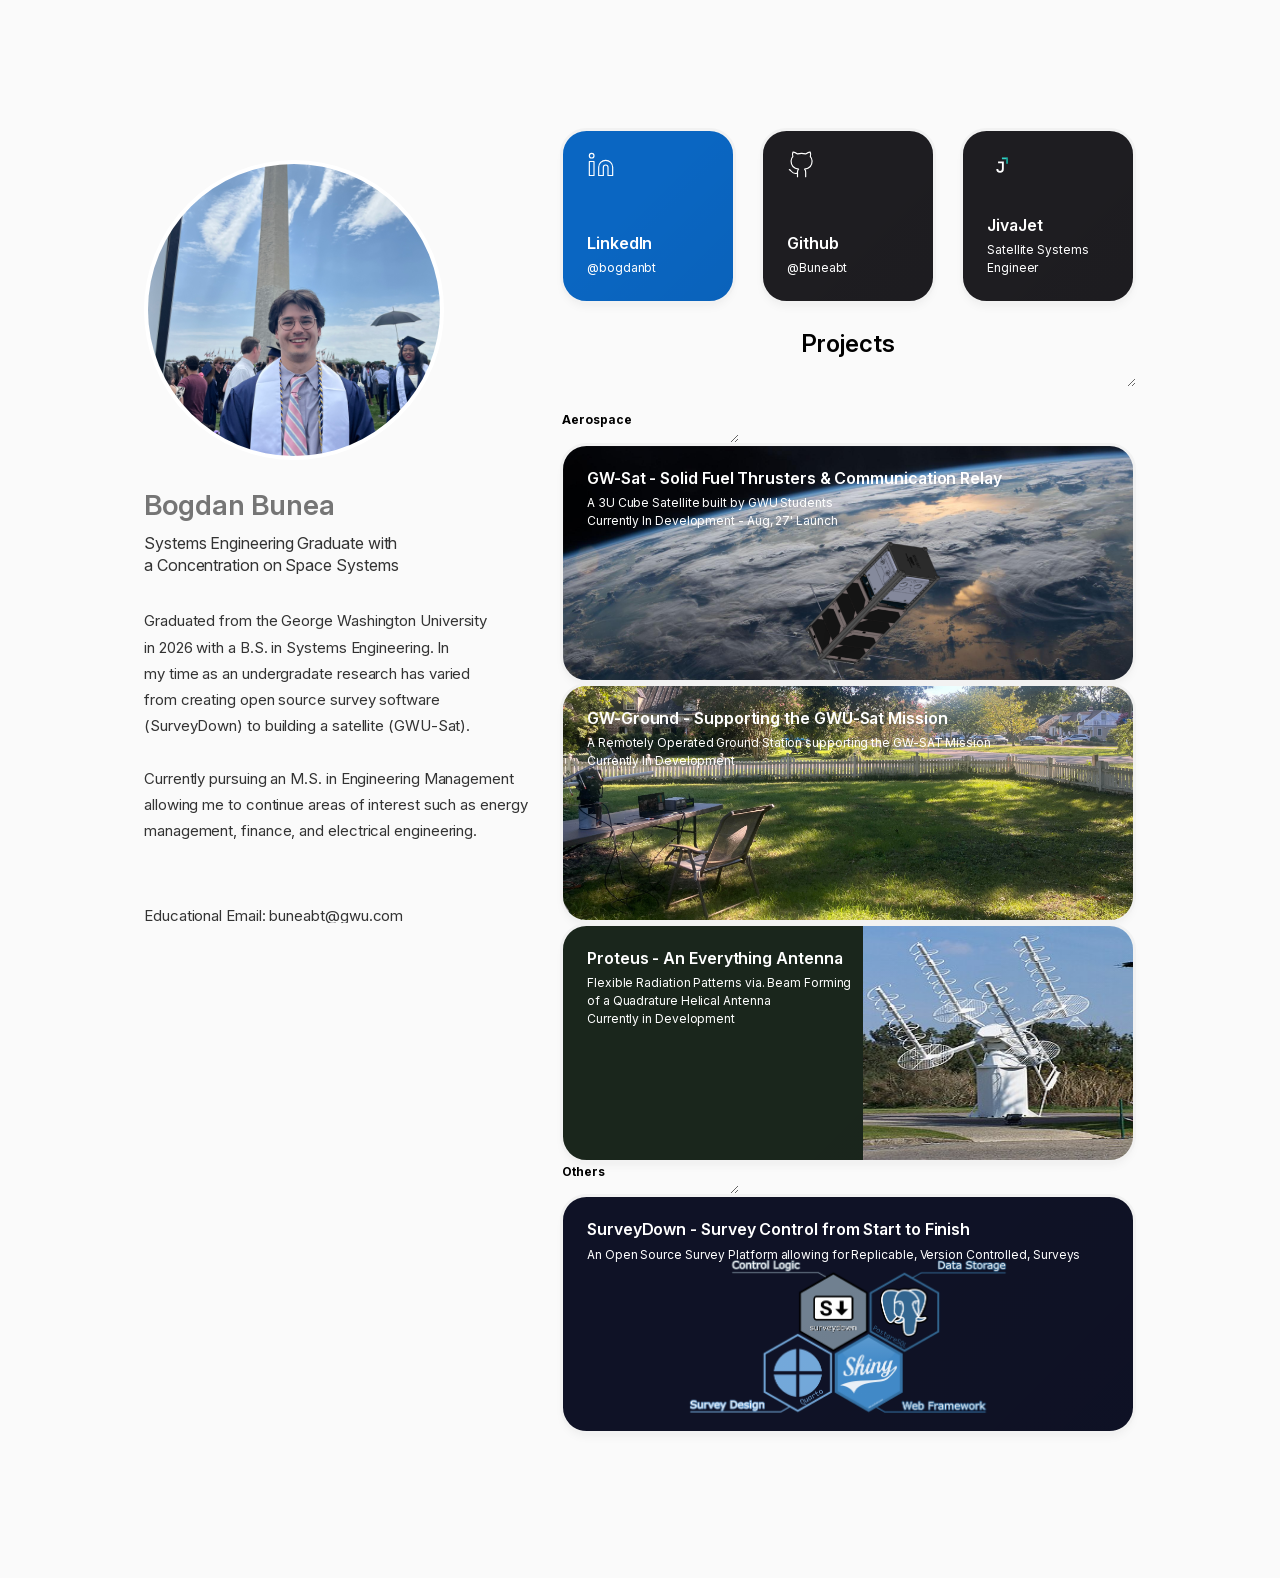
==== commit 6c6ab4bd: "fix" ====
--- a/index.html
+++ b/index.html
@@ -1,4 +1,4 @@
-<!DOCTYPE html><html lang="en" data-ws-project="8fa92c78-867e-434c-aba7-de6b9a9edf6d" data-ws-version="1440" data-ws-last-published="2026-11-02T05:22:36.292Z"><head><link rel="stylesheet" type="text/css" href="/assets/static/app_generated_index-6937cd5a.GaBE-Lbm.css"><meta charSet="UTF-8"/><meta name="viewport" content="width=device-width,initial-scale=1"/><link rel="icon" href="/assets/GWU_Satellite_iLB-xbuAW-ZnV7qkZNghq.png"/><link rel="preload" href="/assets/technologies_KyLv-kBsaIknTWyplYBrY.svg" as="image"/><link rel="preload" href="/assets/Traqueur_acquisition_qgC1n7xk_pQZtbldXH4IQ.JPG" as="image"/><link rel="preload" href="/assets/GWU-Sat_1_FgrqokXFwFOzHnAvTs0bO.png" as="image"/><link rel="preload" href="/assets/unnamed__MuButAIRW6IknCjH0gwq.jpg" as="image"/><meta property="og:url" content="https://url/"/><meta property="og:title" content="Bogdan Bunea Portfolio"/><meta property="og:type" content="website"/><meta property="og:site_name" content="Bogdan Bunea Portfolio"/><meta name="description" content="Graduate student at GWU University studying Engineering Management with a focus on Aerospace applicaitons."/><meta property="og:description" content="Graduate student at GWU University studying Engineering Management with a focus on Aerospace applicaitons."/><meta property="og:image" content="/assets/IMG_7389_PcrFC7WuA0LZFcrof5r4o.jpeg"/><meta property="twitter:card" content="summary_large_image"/><title>Bogdan Bunea Portfolio</title><script type="application/ld+json">{
+<!DOCTYPE html><html lang="en" data-ws-project="8fa92c78-867e-434c-aba7-de6b9a9edf6d" data-ws-version="1444" data-ws-last-published="2026-11-02T11:41:28.692Z"><head><link rel="stylesheet" type="text/css" href="/assets/static/app_generated_index-6937cd5a.GaBE-Lbm.css"><meta charSet="UTF-8"/><meta name="viewport" content="width=device-width,initial-scale=1"/><link rel="icon" href="/assets/GWU_Satellite_iLB-xbuAW-ZnV7qkZNghq.png"/><link rel="preload" href="/assets/technologies_KyLv-kBsaIknTWyplYBrY.svg" as="image"/><link rel="preload" href="/assets/Traqueur_acquisition_qgC1n7xk_pQZtbldXH4IQ.JPG" as="image"/><link rel="preload" href="/assets/GWU-Sat_1_FgrqokXFwFOzHnAvTs0bO.png" as="image"/><link rel="preload" href="/assets/unnamed__MuButAIRW6IknCjH0gwq.jpg" as="image"/><meta property="og:url" content="https://url/"/><meta property="og:title" content="Bogdan Bunea Portfolio"/><meta property="og:type" content="website"/><meta property="og:site_name" content="Bogdan Bunea Portfolio"/><meta name="description" content="Graduate student at GWU University studying Engineering Management with a focus on Aerospace applicaitons."/><meta property="og:description" content="Graduate student at GWU University studying Engineering Management with a focus on Aerospace applicaitons."/><meta property="og:image" content="/assets/IMG_7389_PcrFC7WuA0LZFcrof5r4o.jpeg"/><meta property="twitter:card" content="summary_large_image"/><title>Bogdan Bunea Portfolio</title><script type="application/ld+json">{
   "@context": "https://schema.org",
   "@type": "WebSite",
   "name": "Bogdan Bunea Portfolio"
@@ -8,4 +8,4 @@
 
 </p><p class="w-paragraph cbq63cf cgmb64m c13v1604 c51piig c1tio4l6 c144lot0 cqs0d5h cfn8k2k c10ovjow c9ia849 c17w28al c1j0p7si c1wp1spm c19wi915">Educational Email: buneabt@gwu.com
 ORCID: 0009-0006-2942-0588</p></div><div class="w-box c1vyjej4 cwcmw8y c10e2vss cbi9v8h c1fhmq56 cef4656 c1ocq3aj cmxvgrt cw3b7bc c117vrdh cjqe4wz c19pljyg c33v7jp c17q5uv9 c1qnw43s c1gw9iwf c1btptgv copucx8"><a href="https://www.linkedin.com/in/bogdanbt/" class="w-link c6tc5qb c6pc7uk cp85ck4 cqlumer cjhm3os c18dlzvr cjtu37 c2hrksz c5cdjkw c1aduyzm c1luxi8s c1l1t23j c16y49k0 caul4w1 ckc7pa0 cfdbx8x cy7vwz1 c1vyjej4 c1kt1fsu c4os49q cew8xjl cgmb64m c1yd9u9v c1r52mmy c1cufg7t ctagith c1mjylrw c14bi68y cyl3u0r c1w35yw5 c96i3cj cerxdze c1jebl5l c1voknrm cskh9ze c14v6fbe c17w54mb cri43g1 c1xn6d2h c1xw635p c1709rvl c1ywvahl cas45oq cewh6rc crjyusk c1g5wqhv cyoviax c1bezyo cib4kst c1hoebjq cjati97 cf18qxd c1qj9kzl c90xryg c8epkjn ctt4p81 cfhqa8w cerj6ka c1ctjebo c1jjnzdt c1a6igw c8nwmir cxufkiy c1molcpo ce1zgdp c15eh4y7 c1qxnpk2 clvdvor c181e04s c1oj5snp"><div class="w-box c1vyjej4 c1kt1fsu cw2l5q8 c1yd9u9v ce0pkw"><h3 class="w-heading c13v1604 c51piig cnymj4y c13nugg0 c1rjfme7">LinkedIn</h3><p class="w-paragraph c13v1604 c51piig c1cd0p5c cfwfiou">@bogdanbt</p></div></a><a href="https://github.com/Buneabt" id="" class="w-link c6tc5qb c6pc7uk cp85ck4 cqlumer cjhm3os c18dlzvr cjtu37 c2hrksz c5cdjkw c1aduyzm c1luxi8s c1l1t23j c16y49k0 caul4w1 ckc7pa0 cfdbx8x cy7vwz1 c1vyjej4 c1kt1fsu c4os49q cdnl7qj cgmb64m c1yd9u9v c1r52mmy c1cufg7t ctagith c1mjylrw c14bi68y cyl3u0r c1w35yw5 c96i3cj cerxdze c1jebl5l c1voknrm cskh9ze c14v6fbe c17w54mb cri43g1 c1xn6d2h c1xw635p c1709rvl c1ywvahl cas45oq cewh6rc crjyusk c1g5wqhv cyoviax c1bezyo cib4kst c1hoebjq cjati97 cf18qxd c1qj9kzl c90xryg c8epkjn ctt4p81 cfhqa8w cerj6ka c1ctjebo c1jjnzdt c1a6igw c8nwmir cxufkiy c1molcpo ce1zgdp c15eh4y7 c1qxnpk2 clvdvor c181e04s c1oj5snp"><div class="w-box c1vyjej4 c1kt1fsu cw2l5q8 c1yd9u9v ce0pkw"><h3 class="w-heading c13v1604 c51piig cnymj4y c13nugg0 c1rjfme7">Github</h3><p class="w-paragraph c13v1604 c51piig c1cd0p5c cfwfiou">@Buneabt</p></div></a><a href="https://www.jivajet.com/" id="" class="w-link c6tc5qb c6pc7uk cp85ck4 cqlumer cjhm3os c18dlzvr cjtu37 c2hrksz c5cdjkw c1aduyzm c1luxi8s c1l1t23j c16y49k0 caul4w1 ckc7pa0 cfdbx8x cy7vwz1 c1vyjej4 c1kt1fsu c4os49q cdnl7qj cgmb64m c1yd9u9v c1r52mmy c1cufg7t ctagith c1mjylrw c14bi68y cyl3u0r c1w35yw5 c96i3cj cerxdze c1jebl5l c1voknrm cskh9ze c14v6fbe c17w54mb cri43g1 c1xn6d2h c1xw635p c1709rvl c1ywvahl cas45oq cewh6rc crjyusk c1g5wqhv cyoviax c1bezyo cib4kst c1hoebjq cjati97 cf18qxd c1qj9kzl c90xryg c8epkjn ctt4p81 cfhqa8w cerj6ka c1ctjebo c1jjnzdt c1a6igw c8nwmir cxufkiy c1molcpo ce1zgdp c15eh4y7 c1qxnpk2 clvdvor c181e04s c1oj5snp"><div class="w-box c1vyjej4 c1kt1fsu cw2l5q8 c1yd9u9v ce0pkw"><h3 class="w-heading c13v1604 c51piig cnymj4y c13nugg0 c1rjfme7">JivaJet</h3><p class="w-paragraph c13v1604 c51piig c1cd0p5c cfwfiou">Satellite Systems Engineer</p></div></a><textarea name="" class="w-element c863ib0 c1enkfna c1tif9p3 cr3339l c3s0jjr c1srlatm cnymj4y chgra7d c85z5pv c1arny9w c1eztivz cj36w3z c14a8fha c1nlaup3 c5y6nqd caz9k3q c1nm525m">Projects</textarea><div class="w-element"><textarea name="" class="w-element c863ib0 c1enkfna c1tif9p3 cqs0d5h ccia36e c1srlatm ctz221c chgra7d c85z5pv c1arny9w c1eztivz cj36w3z c14a8fha c1yd9u9v cgmb64m cqu1ifx cp8ksom c1ll9dp5 c1vjawr5">Aerospace</textarea><div class="w-box c1ocq3aj c6pc7uk cp85ck4 cqlumer cjhm3os c18dlzvr cjtu37 c2hrksz c5cdjkw c1aduyzm c1luxi8s c1l1t23j c16y49k0 caul4w1 ckc7pa0 cfdbx8x cy7vwz1 c1vyjej4 c1kt1fsu c4os49q c10d52w4 cgmb64m c1yd9u9v c1r52mmy c1cufg7t ctagith c1mjylrw c14bi68y cyl3u0r c1w35yw5 c96i3cj cerxdze c1jebl5l c9yjyxi c1kmszc6 cam3pkh cxvoykn crm66kf c1fnpxt6 c1lch92u c1709rvl c1ywvahl cas45oq c1fm8odb ckmw3cd crjyusk c1g5wqhv cyoviax c1bezyo cib4kst c1hoebjq cp0zba3 cyk2eco c1qj9kzl c90xryg c8epkjn ctt4p81 cfhqa8w cerj6ka c1ctjebo c1jjnzdt cv5r2lr c1a6igw c8nwmir cxufkiy c1molcpo cixmpda c13ngu2k ce1zgdp c15eh4y7 c1qxnpk2 clvdvor c181e04s c1oj5snp"><a class="w-element c863ib0 caz9k3q c1nm525m c9ia849 c97h5gl cborgq6 c1q65cux cu7qrp5 cgmb64m c5y6nqd c1enkfna c1tif9p3 c1jebl5l" href="/gwusat"><div class="w-box c1vyjej4 c1kt1fsu cw2l5q8 c1yd9u9v ce0pkw"><h2 data-ws-tag="h2" class="w-heading c13v1604 c51piig cnymj4y c13nugg0 c85z5pv c1arny9w c1eztivz cj36w3z c9yjdzs c1jebl5l cqs0d5h c1rjfme7">GW-Sat - Solid Fuel Thrusters &amp; Communication Relay</h2><p class="w-paragraph c13v1604 c51piig c1cd0p5c cbzdjoz cw9u6zv c1vqe9te cfwfiou">A 3U Cube Satellite built by GWU Students<br/>Currently In Development - Aug, 27&#x27; Launch</p></div></a></div><div class="w-box c1ocq3aj c6pc7uk cp85ck4 cqlumer cjhm3os c18dlzvr cjtu37 c2hrksz c5cdjkw c1aduyzm c1luxi8s c1l1t23j c16y49k0 caul4w1 ckc7pa0 cfdbx8x cy7vwz1 c1vyjej4 c1kt1fsu c4os49q c10d52w4 cgmb64m c1yd9u9v c1r52mmy c1cufg7t ctagith c1mjylrw c14bi68y cyl3u0r c1w35yw5 c96i3cj cerxdze c1jebl5l c9yjyxi c10u747b c1dp3fea cs9xdhk cri43g1 c1xn6d2h c1xw635p c1709rvl c1ywvahl cas45oq c1fm8odb c1tajzr1 crjyusk c1g5wqhv cyoviax c1bezyo cib4kst c1hoebjq cp0zba3 cyk2eco c1qj9kzl c90xryg c8epkjn ctt4p81 cfhqa8w cerj6ka c1ctjebo c1jjnzdt cv5r2lr c1a6igw c8nwmir cxufkiy c1molcpo cixmpda c13ngu2k ce1zgdp c15eh4y7 c1qxnpk2 clvdvor c181e04s c1oj5snp"><a class="w-element cdcuwq4 caz9k3q c1nm525m c1jebl5l cgmb64m" href="/gwuground"><div class="w-box c1vyjej4 c1kt1fsu cw2l5q8 c1yd9u9v ce0pkw"><h2 data-ws-tag="h2" class="w-heading c13v1604 c51piig cnymj4y c13nugg0 c1rjfme7">GW-Ground - Supporting the GWU-Sat Mission</h2><p class="w-paragraph c13v1604 c51piig c1cd0p5c cfwfiou">A Remotely Operated Ground Station supporting the GW-SAT Mission<br/>Currently In Development</p></div></a></div><div class="w-box c1ocq3aj c6pc7uk cp85ck4 cqlumer cjhm3os c18dlzvr cjtu37 c2hrksz c5cdjkw c1aduyzm c1luxi8s c1l1t23j c16y49k0 caul4w1 ckc7pa0 cfdbx8x cy7vwz1 c1vyjej4 c1kt1fsu c4os49q c1e4fxj1 cgmb64m c1yd9u9v c1r52mmy c1cufg7t ctagith c1mjylrw c14bi68y cyl3u0r c1w35yw5 c96i3cj cerxdze c1jebl5l c9yjyxi czc0qbw c1t41xl7 cs9xdhk c1i20xa ctd0fmi cmyxd4d c1709rvl c1ywvahl cas45oq c1fm8odb c14lvamb crjyusk c1g5wqhv cyoviax c1bezyo cib4kst c1hoebjq cp0zba3 cyk2eco c1qj9kzl cbgf903 c8epkjn ctt4p81 cfhqa8w cerj6ka c1ctjebo c1jjnzdt cv5r2lr c1a6igw c8nwmir cxufkiy c1molcpo cixmpda c13ngu2k ce1zgdp c15eh4y7 c1qxnpk2 clvdvor c181e04s c1oj5snp"><a class="w-element cdcuwq4 caz9k3q c1nm525m c1jebl5l cgmb64m" href="/proteus"><div class="w-box c1vyjej4 c1kt1fsu cw2l5q8 c1yd9u9v ce0pkw"><h2 data-ws-tag="h2" class="w-heading c13v1604 c51piig cnymj4y c13nugg0 c1rjfme7">Proteus - An Everything Antenna</h2><p class="w-paragraph c13v1604 c51piig c1cd0p5c cfwfiou">Flexible Radiation Patterns via. Beam Forming <br/>of a Quadrature Helical Antenna <br/>Currently in Development</p></div></a></div><textarea name="" class="w-element c863ib0 c1enkfna c1tif9p3 cqs0d5h ccia36e c1srlatm ctz221c chgra7d c85z5pv c1arny9w c1eztivz cj36w3z c14a8fha csdtuf1 cgmb64m cag7wwn">Others</textarea><div class="w-box c1ocq3aj c6pc7uk cp85ck4 cqlumer cjhm3os c18dlzvr cjtu37 c2hrksz c5cdjkw c1aduyzm c1luxi8s c1l1t23j c16y49k0 caul4w1 ckc7pa0 cfdbx8x cy7vwz1 c1vyjej4 c1kt1fsu c4os49q c1t4uuvo cgmb64m c1yd9u9v c1r52mmy c1enkfna c1tif9p3 c1mjylrw c14bi68y cyl3u0r c1w35yw5 c96i3cj cerxdze c1jebl5l c9yjyxi c1ksjuys c1uqkg0n cs9xdhk c1i20xa c1xn6d2h c1xw635p c1709rvl c1ywvahl cas45oq c1fm8odb c9ia849 cfn8k2k c10ovjow c5y6nqd c15sywr3 crjyusk c1g5wqhv cyoviax c1bezyo cib4kst c1hoebjq cp0zba3 cyk2eco c1qj9kzl c90xryg c8epkjn ctt4p81 cfhqa8w cerj6ka c1ctjebo c1jjnzdt cv5r2lr c1a6igw c8nwmir cxufkiy c1molcpo cixmpda c13ngu2k ce1zgdp c15eh4y7 c1qxnpk2 clvdvor c181e04s c1oj5snp"><a href="https://surveydown.org/" class="w-element c863ib0 caz9k3q c1nm525m cgmb64m c5y6nqd c9ia849"><div class="w-box c1vyjej4 c1kt1fsu cw2l5q8 c1yd9u9v ce0pkw"><h2 data-ws-tag="h2" class="w-heading c13v1604 c51piig cnymj4y c13nugg0 c1jebl5l c1rjfme7">SurveyDown - Survey Control from Start to Finish</h2><p class="w-paragraph c13v1604 c51piig c1cd0p5c c1jebl5l cfwfiou">An Open Source Survey Platform allowing for Replicable, Version Controlled, Surveys</p></div></a></div></div></div></div><div style="display:contents"><div style="display:contents"><div class="w-html-embed"><!-- tracking code -->
-<script defer src="https://cloud.umami.is/script.js" data-website-id="948850e2-d707-446e-9199-921645f6b8ab"></script></div></div></div><script id="vike_pageContext" type="application/json">{"pageId":"\/pages\/index","routeParams":{},"data":{"url":"https:\/\/url\/","system":{"params":{},"search":{},"origin":"https:\/\/url","pathname":"\/"},"resources":{},"pageMeta":{"title":"Bogdan Bunea Portfolio","description":"Graduate student at GWU University studying Engineering Management with a focus on Aerospace applicaitons.","excludePageFromSearch":false,"language":"!undefined","socialImageAssetName":"IMG_7389_PcrFC7WuA0LZFcrof5r4o.jpeg","socialImageUrl":"!undefined","status":"!undefined","redirect":"!undefined","content":"!undefined","custom":[]}}}</script><script id="vike_globalContext" type="application/json">{}</script><script src="/assets/entries/entry-server-routing.B-TYGk6R.js" type="module" async></script><link rel="modulepreload" href="/assets/entries/pages_index.C2JoWnSU.js" as="script" type="text/javascript"><link rel="modulepreload" href="/assets/chunks/chunk-do6EV3-q.js" as="script" type="text/javascript"><link rel="modulepreload" href="/assets/chunks/chunk-BWoEAP3U.js" as="script" type="text/javascript"></body></html>+<script defer src="https://cloud.umami.is/script.js" data-website-id="948850e2-d707-446e-9199-921645f6b8ab"></script></div></div></div><script id="vike_pageContext" type="application/json">{"pageId":"\/pages\/index","routeParams":{},"data":{"url":"https:\/\/url\/","system":{"params":{},"search":{},"origin":"https:\/\/url","pathname":"\/"},"resources":{},"pageMeta":{"title":"Bogdan Bunea Portfolio","description":"Graduate student at GWU University studying Engineering Management with a focus on Aerospace applicaitons.","excludePageFromSearch":false,"language":"!undefined","socialImageAssetName":"IMG_7389_PcrFC7WuA0LZFcrof5r4o.jpeg","socialImageUrl":"!undefined","status":"!undefined","redirect":"!undefined","content":"!undefined","custom":[]}}}</script><script id="vike_globalContext" type="application/json">{}</script><script src="/assets/entries/entry-server-routing.BpWziMWa.js" type="module" async></script><link rel="modulepreload" href="/assets/entries/pages_index.C2JoWnSU.js" as="script" type="text/javascript"><link rel="modulepreload" href="/assets/chunks/chunk-do6EV3-q.js" as="script" type="text/javascript"><link rel="modulepreload" href="/assets/chunks/chunk-BWoEAP3U.js" as="script" type="text/javascript"></body></html>
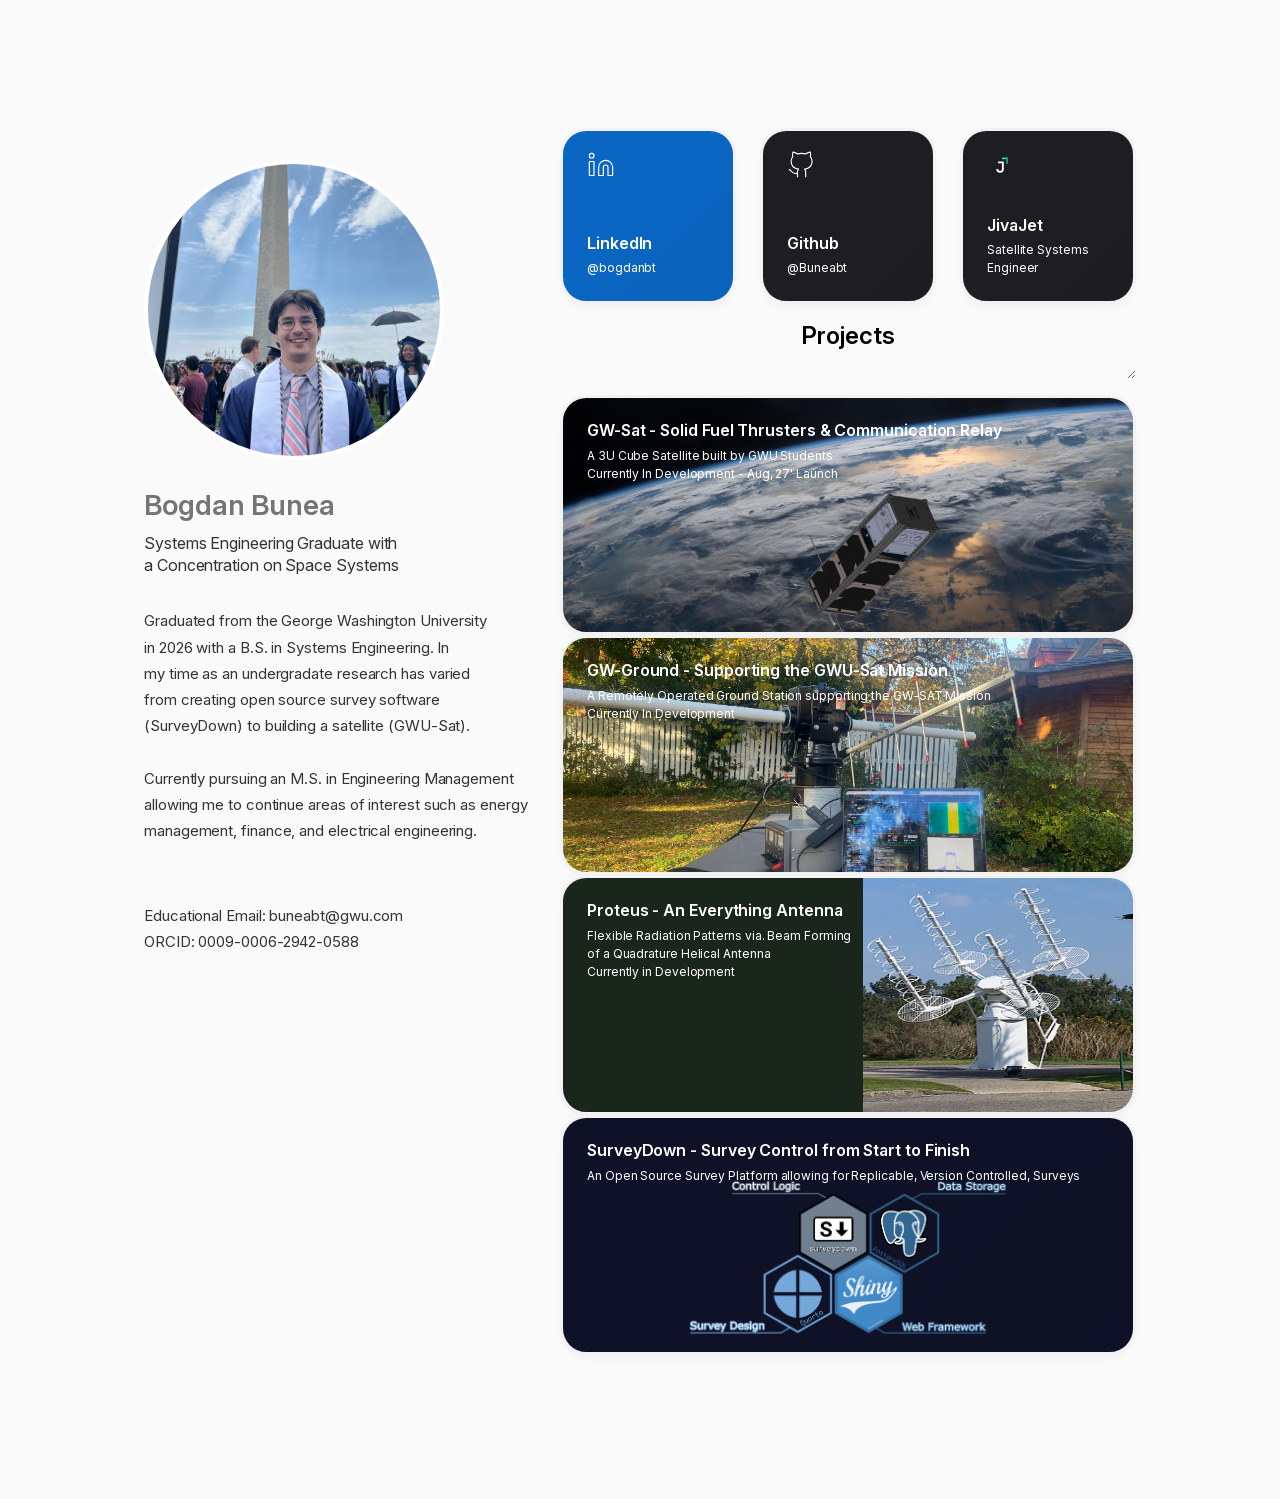
==== commit fbff5fc1: "updates!" ====
--- a/index.html
+++ b/index.html
@@ -1,4 +1,4 @@
-<!DOCTYPE html><html lang="en" data-ws-project="8fa92c78-867e-434c-aba7-de6b9a9edf6d" data-ws-version="1444" data-ws-last-published="2026-11-02T11:41:28.692Z"><head><link rel="stylesheet" type="text/css" href="/assets/static/app_generated_index-6937cd5a.GaBE-Lbm.css"><meta charSet="UTF-8"/><meta name="viewport" content="width=device-width,initial-scale=1"/><link rel="icon" href="/assets/GWU_Satellite_iLB-xbuAW-ZnV7qkZNghq.png"/><link rel="preload" href="/assets/technologies_KyLv-kBsaIknTWyplYBrY.svg" as="image"/><link rel="preload" href="/assets/Traqueur_acquisition_qgC1n7xk_pQZtbldXH4IQ.JPG" as="image"/><link rel="preload" href="/assets/GWU-Sat_1_FgrqokXFwFOzHnAvTs0bO.png" as="image"/><link rel="preload" href="/assets/unnamed__MuButAIRW6IknCjH0gwq.jpg" as="image"/><meta property="og:url" content="https://url/"/><meta property="og:title" content="Bogdan Bunea Portfolio"/><meta property="og:type" content="website"/><meta property="og:site_name" content="Bogdan Bunea Portfolio"/><meta name="description" content="Graduate student at GWU University studying Engineering Management with a focus on Aerospace applicaitons."/><meta property="og:description" content="Graduate student at GWU University studying Engineering Management with a focus on Aerospace applicaitons."/><meta property="og:image" content="/assets/IMG_7389_PcrFC7WuA0LZFcrof5r4o.jpeg"/><meta property="twitter:card" content="summary_large_image"/><title>Bogdan Bunea Portfolio</title><script type="application/ld+json">{
+<!DOCTYPE html><html lang="en" data-ws-project="8fa92c78-867e-434c-aba7-de6b9a9edf6d" data-ws-version="1467" data-ws-last-published="2026-11-04T17:32:06.206Z"><head><link rel="stylesheet" type="text/css" href="/assets/static/app_generated_index-6937cd5a.BXyIngoW.css"><meta charSet="UTF-8"/><meta name="viewport" content="width=device-width,initial-scale=1"/><link rel="icon" href="/assets/GWU_Satellite_iLB-xbuAW-ZnV7qkZNghq.png"/><link rel="preload" href="/assets/IMG_7543_0ZcWaNWeUY950DCbi8DmR.jpeg" as="image"/><link rel="preload" href="/assets/technologies_KyLv-kBsaIknTWyplYBrY.svg" as="image"/><link rel="preload" href="/assets/Traqueur_acquisition_qgC1n7xk_pQZtbldXH4IQ.JPG" as="image"/><link rel="preload" href="/assets/GWU-Sat_1_FgrqokXFwFOzHnAvTs0bO.png" as="image"/><meta property="og:url" content="https://url/"/><meta property="og:title" content="Bogdan Bunea Portfolio"/><meta property="og:type" content="website"/><meta property="og:site_name" content="Bogdan Bunea Portfolio"/><meta name="description" content="Graduate student at GWU University studying Engineering Management with a focus on Aerospace applicaitons."/><meta property="og:description" content="Graduate student at GWU University studying Engineering Management with a focus on Aerospace applicaitons."/><meta property="og:image" content="/assets/IMG_7389_PcrFC7WuA0LZFcrof5r4o.jpeg"/><meta property="twitter:card" content="summary_large_image"/><title>Bogdan Bunea Portfolio</title><script type="application/ld+json">{
   "@context": "https://schema.org",
   "@type": "WebSite",
   "name": "Bogdan Bunea Portfolio"
@@ -7,5 +7,5 @@
 Currently pursuing an M.S. in Engineering Management allowing me to continue areas of interest such as energy management, finance, and electrical engineering.
 
 </p><p class="w-paragraph cbq63cf cgmb64m c13v1604 c51piig c1tio4l6 c144lot0 cqs0d5h cfn8k2k c10ovjow c9ia849 c17w28al c1j0p7si c1wp1spm c19wi915">Educational Email: buneabt@gwu.com
-ORCID: 0009-0006-2942-0588</p></div><div class="w-box c1vyjej4 cwcmw8y c10e2vss cbi9v8h c1fhmq56 cef4656 c1ocq3aj cmxvgrt cw3b7bc c117vrdh cjqe4wz c19pljyg c33v7jp c17q5uv9 c1qnw43s c1gw9iwf c1btptgv copucx8"><a href="https://www.linkedin.com/in/bogdanbt/" class="w-link c6tc5qb c6pc7uk cp85ck4 cqlumer cjhm3os c18dlzvr cjtu37 c2hrksz c5cdjkw c1aduyzm c1luxi8s c1l1t23j c16y49k0 caul4w1 ckc7pa0 cfdbx8x cy7vwz1 c1vyjej4 c1kt1fsu c4os49q cew8xjl cgmb64m c1yd9u9v c1r52mmy c1cufg7t ctagith c1mjylrw c14bi68y cyl3u0r c1w35yw5 c96i3cj cerxdze c1jebl5l c1voknrm cskh9ze c14v6fbe c17w54mb cri43g1 c1xn6d2h c1xw635p c1709rvl c1ywvahl cas45oq cewh6rc crjyusk c1g5wqhv cyoviax c1bezyo cib4kst c1hoebjq cjati97 cf18qxd c1qj9kzl c90xryg c8epkjn ctt4p81 cfhqa8w cerj6ka c1ctjebo c1jjnzdt c1a6igw c8nwmir cxufkiy c1molcpo ce1zgdp c15eh4y7 c1qxnpk2 clvdvor c181e04s c1oj5snp"><div class="w-box c1vyjej4 c1kt1fsu cw2l5q8 c1yd9u9v ce0pkw"><h3 class="w-heading c13v1604 c51piig cnymj4y c13nugg0 c1rjfme7">LinkedIn</h3><p class="w-paragraph c13v1604 c51piig c1cd0p5c cfwfiou">@bogdanbt</p></div></a><a href="https://github.com/Buneabt" id="" class="w-link c6tc5qb c6pc7uk cp85ck4 cqlumer cjhm3os c18dlzvr cjtu37 c2hrksz c5cdjkw c1aduyzm c1luxi8s c1l1t23j c16y49k0 caul4w1 ckc7pa0 cfdbx8x cy7vwz1 c1vyjej4 c1kt1fsu c4os49q cdnl7qj cgmb64m c1yd9u9v c1r52mmy c1cufg7t ctagith c1mjylrw c14bi68y cyl3u0r c1w35yw5 c96i3cj cerxdze c1jebl5l c1voknrm cskh9ze c14v6fbe c17w54mb cri43g1 c1xn6d2h c1xw635p c1709rvl c1ywvahl cas45oq cewh6rc crjyusk c1g5wqhv cyoviax c1bezyo cib4kst c1hoebjq cjati97 cf18qxd c1qj9kzl c90xryg c8epkjn ctt4p81 cfhqa8w cerj6ka c1ctjebo c1jjnzdt c1a6igw c8nwmir cxufkiy c1molcpo ce1zgdp c15eh4y7 c1qxnpk2 clvdvor c181e04s c1oj5snp"><div class="w-box c1vyjej4 c1kt1fsu cw2l5q8 c1yd9u9v ce0pkw"><h3 class="w-heading c13v1604 c51piig cnymj4y c13nugg0 c1rjfme7">Github</h3><p class="w-paragraph c13v1604 c51piig c1cd0p5c cfwfiou">@Buneabt</p></div></a><a href="https://www.jivajet.com/" id="" class="w-link c6tc5qb c6pc7uk cp85ck4 cqlumer cjhm3os c18dlzvr cjtu37 c2hrksz c5cdjkw c1aduyzm c1luxi8s c1l1t23j c16y49k0 caul4w1 ckc7pa0 cfdbx8x cy7vwz1 c1vyjej4 c1kt1fsu c4os49q cdnl7qj cgmb64m c1yd9u9v c1r52mmy c1cufg7t ctagith c1mjylrw c14bi68y cyl3u0r c1w35yw5 c96i3cj cerxdze c1jebl5l c1voknrm cskh9ze c14v6fbe c17w54mb cri43g1 c1xn6d2h c1xw635p c1709rvl c1ywvahl cas45oq cewh6rc crjyusk c1g5wqhv cyoviax c1bezyo cib4kst c1hoebjq cjati97 cf18qxd c1qj9kzl c90xryg c8epkjn ctt4p81 cfhqa8w cerj6ka c1ctjebo c1jjnzdt c1a6igw c8nwmir cxufkiy c1molcpo ce1zgdp c15eh4y7 c1qxnpk2 clvdvor c181e04s c1oj5snp"><div class="w-box c1vyjej4 c1kt1fsu cw2l5q8 c1yd9u9v ce0pkw"><h3 class="w-heading c13v1604 c51piig cnymj4y c13nugg0 c1rjfme7">JivaJet</h3><p class="w-paragraph c13v1604 c51piig c1cd0p5c cfwfiou">Satellite Systems Engineer</p></div></a><textarea name="" class="w-element c863ib0 c1enkfna c1tif9p3 cr3339l c3s0jjr c1srlatm cnymj4y chgra7d c85z5pv c1arny9w c1eztivz cj36w3z c14a8fha c1nlaup3 c5y6nqd caz9k3q c1nm525m">Projects</textarea><div class="w-element"><textarea name="" class="w-element c863ib0 c1enkfna c1tif9p3 cqs0d5h ccia36e c1srlatm ctz221c chgra7d c85z5pv c1arny9w c1eztivz cj36w3z c14a8fha c1yd9u9v cgmb64m cqu1ifx cp8ksom c1ll9dp5 c1vjawr5">Aerospace</textarea><div class="w-box c1ocq3aj c6pc7uk cp85ck4 cqlumer cjhm3os c18dlzvr cjtu37 c2hrksz c5cdjkw c1aduyzm c1luxi8s c1l1t23j c16y49k0 caul4w1 ckc7pa0 cfdbx8x cy7vwz1 c1vyjej4 c1kt1fsu c4os49q c10d52w4 cgmb64m c1yd9u9v c1r52mmy c1cufg7t ctagith c1mjylrw c14bi68y cyl3u0r c1w35yw5 c96i3cj cerxdze c1jebl5l c9yjyxi c1kmszc6 cam3pkh cxvoykn crm66kf c1fnpxt6 c1lch92u c1709rvl c1ywvahl cas45oq c1fm8odb ckmw3cd crjyusk c1g5wqhv cyoviax c1bezyo cib4kst c1hoebjq cp0zba3 cyk2eco c1qj9kzl c90xryg c8epkjn ctt4p81 cfhqa8w cerj6ka c1ctjebo c1jjnzdt cv5r2lr c1a6igw c8nwmir cxufkiy c1molcpo cixmpda c13ngu2k ce1zgdp c15eh4y7 c1qxnpk2 clvdvor c181e04s c1oj5snp"><a class="w-element c863ib0 caz9k3q c1nm525m c9ia849 c97h5gl cborgq6 c1q65cux cu7qrp5 cgmb64m c5y6nqd c1enkfna c1tif9p3 c1jebl5l" href="/gwusat"><div class="w-box c1vyjej4 c1kt1fsu cw2l5q8 c1yd9u9v ce0pkw"><h2 data-ws-tag="h2" class="w-heading c13v1604 c51piig cnymj4y c13nugg0 c85z5pv c1arny9w c1eztivz cj36w3z c9yjdzs c1jebl5l cqs0d5h c1rjfme7">GW-Sat - Solid Fuel Thrusters &amp; Communication Relay</h2><p class="w-paragraph c13v1604 c51piig c1cd0p5c cbzdjoz cw9u6zv c1vqe9te cfwfiou">A 3U Cube Satellite built by GWU Students<br/>Currently In Development - Aug, 27&#x27; Launch</p></div></a></div><div class="w-box c1ocq3aj c6pc7uk cp85ck4 cqlumer cjhm3os c18dlzvr cjtu37 c2hrksz c5cdjkw c1aduyzm c1luxi8s c1l1t23j c16y49k0 caul4w1 ckc7pa0 cfdbx8x cy7vwz1 c1vyjej4 c1kt1fsu c4os49q c10d52w4 cgmb64m c1yd9u9v c1r52mmy c1cufg7t ctagith c1mjylrw c14bi68y cyl3u0r c1w35yw5 c96i3cj cerxdze c1jebl5l c9yjyxi c10u747b c1dp3fea cs9xdhk cri43g1 c1xn6d2h c1xw635p c1709rvl c1ywvahl cas45oq c1fm8odb c1tajzr1 crjyusk c1g5wqhv cyoviax c1bezyo cib4kst c1hoebjq cp0zba3 cyk2eco c1qj9kzl c90xryg c8epkjn ctt4p81 cfhqa8w cerj6ka c1ctjebo c1jjnzdt cv5r2lr c1a6igw c8nwmir cxufkiy c1molcpo cixmpda c13ngu2k ce1zgdp c15eh4y7 c1qxnpk2 clvdvor c181e04s c1oj5snp"><a class="w-element cdcuwq4 caz9k3q c1nm525m c1jebl5l cgmb64m" href="/gwuground"><div class="w-box c1vyjej4 c1kt1fsu cw2l5q8 c1yd9u9v ce0pkw"><h2 data-ws-tag="h2" class="w-heading c13v1604 c51piig cnymj4y c13nugg0 c1rjfme7">GW-Ground - Supporting the GWU-Sat Mission</h2><p class="w-paragraph c13v1604 c51piig c1cd0p5c cfwfiou">A Remotely Operated Ground Station supporting the GW-SAT Mission<br/>Currently In Development</p></div></a></div><div class="w-box c1ocq3aj c6pc7uk cp85ck4 cqlumer cjhm3os c18dlzvr cjtu37 c2hrksz c5cdjkw c1aduyzm c1luxi8s c1l1t23j c16y49k0 caul4w1 ckc7pa0 cfdbx8x cy7vwz1 c1vyjej4 c1kt1fsu c4os49q c1e4fxj1 cgmb64m c1yd9u9v c1r52mmy c1cufg7t ctagith c1mjylrw c14bi68y cyl3u0r c1w35yw5 c96i3cj cerxdze c1jebl5l c9yjyxi czc0qbw c1t41xl7 cs9xdhk c1i20xa ctd0fmi cmyxd4d c1709rvl c1ywvahl cas45oq c1fm8odb c14lvamb crjyusk c1g5wqhv cyoviax c1bezyo cib4kst c1hoebjq cp0zba3 cyk2eco c1qj9kzl cbgf903 c8epkjn ctt4p81 cfhqa8w cerj6ka c1ctjebo c1jjnzdt cv5r2lr c1a6igw c8nwmir cxufkiy c1molcpo cixmpda c13ngu2k ce1zgdp c15eh4y7 c1qxnpk2 clvdvor c181e04s c1oj5snp"><a class="w-element cdcuwq4 caz9k3q c1nm525m c1jebl5l cgmb64m" href="/proteus"><div class="w-box c1vyjej4 c1kt1fsu cw2l5q8 c1yd9u9v ce0pkw"><h2 data-ws-tag="h2" class="w-heading c13v1604 c51piig cnymj4y c13nugg0 c1rjfme7">Proteus - An Everything Antenna</h2><p class="w-paragraph c13v1604 c51piig c1cd0p5c cfwfiou">Flexible Radiation Patterns via. Beam Forming <br/>of a Quadrature Helical Antenna <br/>Currently in Development</p></div></a></div><textarea name="" class="w-element c863ib0 c1enkfna c1tif9p3 cqs0d5h ccia36e c1srlatm ctz221c chgra7d c85z5pv c1arny9w c1eztivz cj36w3z c14a8fha csdtuf1 cgmb64m cag7wwn">Others</textarea><div class="w-box c1ocq3aj c6pc7uk cp85ck4 cqlumer cjhm3os c18dlzvr cjtu37 c2hrksz c5cdjkw c1aduyzm c1luxi8s c1l1t23j c16y49k0 caul4w1 ckc7pa0 cfdbx8x cy7vwz1 c1vyjej4 c1kt1fsu c4os49q c1t4uuvo cgmb64m c1yd9u9v c1r52mmy c1enkfna c1tif9p3 c1mjylrw c14bi68y cyl3u0r c1w35yw5 c96i3cj cerxdze c1jebl5l c9yjyxi c1ksjuys c1uqkg0n cs9xdhk c1i20xa c1xn6d2h c1xw635p c1709rvl c1ywvahl cas45oq c1fm8odb c9ia849 cfn8k2k c10ovjow c5y6nqd c15sywr3 crjyusk c1g5wqhv cyoviax c1bezyo cib4kst c1hoebjq cp0zba3 cyk2eco c1qj9kzl c90xryg c8epkjn ctt4p81 cfhqa8w cerj6ka c1ctjebo c1jjnzdt cv5r2lr c1a6igw c8nwmir cxufkiy c1molcpo cixmpda c13ngu2k ce1zgdp c15eh4y7 c1qxnpk2 clvdvor c181e04s c1oj5snp"><a href="https://surveydown.org/" class="w-element c863ib0 caz9k3q c1nm525m cgmb64m c5y6nqd c9ia849"><div class="w-box c1vyjej4 c1kt1fsu cw2l5q8 c1yd9u9v ce0pkw"><h2 data-ws-tag="h2" class="w-heading c13v1604 c51piig cnymj4y c13nugg0 c1jebl5l c1rjfme7">SurveyDown - Survey Control from Start to Finish</h2><p class="w-paragraph c13v1604 c51piig c1cd0p5c c1jebl5l cfwfiou">An Open Source Survey Platform allowing for Replicable, Version Controlled, Surveys</p></div></a></div></div></div></div><div style="display:contents"><div style="display:contents"><div class="w-html-embed"><!-- tracking code -->
-<script defer src="https://cloud.umami.is/script.js" data-website-id="948850e2-d707-446e-9199-921645f6b8ab"></script></div></div></div><script id="vike_pageContext" type="application/json">{"pageId":"\/pages\/index","routeParams":{},"data":{"url":"https:\/\/url\/","system":{"params":{},"search":{},"origin":"https:\/\/url","pathname":"\/"},"resources":{},"pageMeta":{"title":"Bogdan Bunea Portfolio","description":"Graduate student at GWU University studying Engineering Management with a focus on Aerospace applicaitons.","excludePageFromSearch":false,"language":"!undefined","socialImageAssetName":"IMG_7389_PcrFC7WuA0LZFcrof5r4o.jpeg","socialImageUrl":"!undefined","status":"!undefined","redirect":"!undefined","content":"!undefined","custom":[]}}}</script><script id="vike_globalContext" type="application/json">{}</script><script src="/assets/entries/entry-server-routing.BpWziMWa.js" type="module" async></script><link rel="modulepreload" href="/assets/entries/pages_index.C2JoWnSU.js" as="script" type="text/javascript"><link rel="modulepreload" href="/assets/chunks/chunk-do6EV3-q.js" as="script" type="text/javascript"><link rel="modulepreload" href="/assets/chunks/chunk-BWoEAP3U.js" as="script" type="text/javascript"></body></html>+ORCID: 0009-0006-2942-0588</p></div><div class="w-box c1vyjej4 cwcmw8y c10e2vss cbi9v8h c1nhu45t cef4656 c1ocq3aj cmxvgrt cw3b7bc c117vrdh cjqe4wz c19pljyg c33v7jp c17q5uv9 c1qnw43s c1gw9iwf c1btptgv copucx8"><a href="https://www.linkedin.com/in/bogdanbt/" class="w-link c6tc5qb c6pc7uk cp85ck4 cqlumer cjhm3os c18dlzvr cjtu37 c2hrksz c5cdjkw c1aduyzm c1luxi8s c1l1t23j c16y49k0 caul4w1 ckc7pa0 cfdbx8x cy7vwz1 c1vyjej4 c1kt1fsu c4os49q cew8xjl cgmb64m c1yd9u9v c1r52mmy c1cufg7t ctagith c1mjylrw c14bi68y cyl3u0r c1w35yw5 c96i3cj cerxdze c1jebl5l c1voknrm cskh9ze c14v6fbe c17w54mb cri43g1 c1xn6d2h c1xw635p c1709rvl c1ywvahl cas45oq cewh6rc crjyusk c1g5wqhv cyoviax c1bezyo cib4kst c1hoebjq cjati97 cf18qxd c1qj9kzl c90xryg c8epkjn ctt4p81 cfhqa8w cerj6ka c1ctjebo c1jjnzdt c1a6igw c8nwmir cxufkiy c1molcpo ce1zgdp c15eh4y7 c1qxnpk2 clvdvor c181e04s c1oj5snp"><div class="w-box c1vyjej4 c1kt1fsu cw2l5q8 c1yd9u9v ce0pkw"><h3 class="w-heading c13v1604 c51piig cnymj4y c13nugg0 c1rjfme7">LinkedIn</h3><p class="w-paragraph c13v1604 c51piig c1cd0p5c cfwfiou">@bogdanbt</p></div></a><a href="https://github.com/Buneabt" id="" class="w-link c6tc5qb c6pc7uk cp85ck4 cqlumer cjhm3os c18dlzvr cjtu37 c2hrksz c5cdjkw c1aduyzm c1luxi8s c1l1t23j c16y49k0 caul4w1 ckc7pa0 cfdbx8x cy7vwz1 c1vyjej4 c1kt1fsu c4os49q cdnl7qj cgmb64m c1yd9u9v c1r52mmy c1cufg7t ctagith c1mjylrw c14bi68y cyl3u0r c1w35yw5 c96i3cj cerxdze c1jebl5l c1voknrm cskh9ze c14v6fbe c17w54mb cri43g1 c1xn6d2h c1xw635p c1709rvl c1ywvahl cas45oq cewh6rc crjyusk c1g5wqhv cyoviax c1bezyo cib4kst c1hoebjq cjati97 cf18qxd c1qj9kzl c90xryg c8epkjn ctt4p81 cfhqa8w cerj6ka c1ctjebo c1jjnzdt c1a6igw c8nwmir cxufkiy c1molcpo ce1zgdp c15eh4y7 c1qxnpk2 clvdvor c181e04s c1oj5snp"><div class="w-box c1vyjej4 c1kt1fsu cw2l5q8 c1yd9u9v ce0pkw"><h3 class="w-heading c13v1604 c51piig cnymj4y c13nugg0 c1rjfme7">Github</h3><p class="w-paragraph c13v1604 c51piig c1cd0p5c cfwfiou">@Buneabt</p></div></a><a href="https://www.jivajet.com/" id="" class="w-link c6tc5qb c6pc7uk cp85ck4 cqlumer cjhm3os c18dlzvr cjtu37 c2hrksz c5cdjkw c1aduyzm c1luxi8s c1l1t23j c16y49k0 caul4w1 ckc7pa0 cfdbx8x cy7vwz1 c1vyjej4 c1kt1fsu c4os49q cdnl7qj cgmb64m c1yd9u9v c1r52mmy c1cufg7t ctagith c1mjylrw c14bi68y cyl3u0r c1w35yw5 c96i3cj cerxdze c1jebl5l c1voknrm cskh9ze c14v6fbe c17w54mb cri43g1 c1xn6d2h c1xw635p c1709rvl c1ywvahl cas45oq cewh6rc crjyusk c1g5wqhv cyoviax c1bezyo cib4kst c1hoebjq cjati97 cf18qxd c1qj9kzl c90xryg c8epkjn ctt4p81 cfhqa8w cerj6ka c1ctjebo c1jjnzdt c1a6igw c8nwmir cxufkiy c1molcpo ce1zgdp c15eh4y7 c1qxnpk2 clvdvor c181e04s c1oj5snp"><div class="w-box c1vyjej4 c1kt1fsu cw2l5q8 c1yd9u9v ce0pkw"><h3 class="w-heading c13v1604 c51piig cnymj4y c13nugg0 c1rjfme7">JivaJet</h3><p class="w-paragraph c13v1604 c51piig c1cd0p5c cfwfiou">Satellite Systems Engineer</p></div></a><textarea name="" class="w-element c863ib0 c1enkfna c1tif9p3 cr3339l c3s0jjr c1srlatm cnymj4y chgra7d c85z5pv c1arny9w c1eztivz cj36w3z c14a8fha c1nlaup3 c5y6nqd caz9k3q c1nm525m">Projects</textarea><div class="w-element"><div class="w-box c1ocq3aj c6pc7uk cp85ck4 cqlumer cjhm3os c18dlzvr cjtu37 c2hrksz c5cdjkw c1aduyzm c1luxi8s c1l1t23j c16y49k0 caul4w1 ckc7pa0 cfdbx8x cy7vwz1 c1vyjej4 c1kt1fsu c4os49q c10d52w4 cgmb64m c1yd9u9v c1r52mmy c1cufg7t ctagith c1mjylrw c14bi68y cyl3u0r c1w35yw5 c96i3cj cerxdze c1jebl5l c9yjyxi c1kmszc6 cam3pkh cxvoykn crm66kf c1fnpxt6 c1lch92u c1709rvl c1ywvahl cas45oq c1fm8odb ckmw3cd crjyusk c1g5wqhv cyoviax c1bezyo cib4kst c1hoebjq cp0zba3 cyk2eco c1qj9kzl c90xryg c8epkjn ctt4p81 cfhqa8w cerj6ka c1ctjebo c1jjnzdt cv5r2lr c1a6igw c8nwmir cxufkiy c1molcpo cixmpda c13ngu2k ce1zgdp c15eh4y7 c1qxnpk2 clvdvor c181e04s c1oj5snp"><a class="w-element c863ib0 caz9k3q c1nm525m c9ia849 c97h5gl cborgq6 c1q65cux cu7qrp5 cgmb64m c5y6nqd c1enkfna c1tif9p3 c1jebl5l" href="/gwusat"><div class="w-box c1vyjej4 c1kt1fsu cw2l5q8 c1yd9u9v ce0pkw"><h2 data-ws-tag="h2" class="w-heading c13v1604 c51piig cnymj4y c13nugg0 c85z5pv c1arny9w c1eztivz cj36w3z c9yjdzs c1jebl5l cqs0d5h c1rjfme7">GW-Sat - Solid Fuel Thrusters &amp; Communication Relay</h2><p class="w-paragraph c13v1604 c51piig c1cd0p5c cbzdjoz cw9u6zv c1vqe9te cfwfiou">A 3U Cube Satellite built by GWU Students<br/>Currently In Development - Aug, 27&#x27; Launch</p></div></a></div><div class="w-box c1ocq3aj c6pc7uk cp85ck4 cqlumer cjhm3os c18dlzvr cjtu37 c2hrksz c5cdjkw c1aduyzm c1luxi8s c1l1t23j c16y49k0 caul4w1 ckc7pa0 cfdbx8x cy7vwz1 c1vyjej4 c1kt1fsu c4os49q c10d52w4 cgmb64m c1yd9u9v c1r52mmy c1cufg7t ctagith c1mjylrw c14bi68y cyl3u0r c1w35yw5 c96i3cj cerxdze c1jebl5l c9yjyxi cp1177u c5r3c0b cs9xdhk cri43g1 c1xn6d2h c1xw635p c1709rvl c1ywvahl cas45oq c1fm8odb cmmb2o8 crjyusk c1g5wqhv cyoviax c1bezyo cib4kst c1hoebjq cp0zba3 cyk2eco c1qj9kzl c90xryg c8epkjn ctt4p81 cfhqa8w cerj6ka c1ctjebo c1jjnzdt cv5r2lr c1a6igw c8nwmir cxufkiy c1molcpo cixmpda c13ngu2k ce1zgdp c15eh4y7 c1qxnpk2 clvdvor c181e04s c1oj5snp"><a class="w-element cdcuwq4 caz9k3q c1nm525m c1jebl5l cgmb64m" href="/gwuground"><div class="w-box c1vyjej4 c1kt1fsu cw2l5q8 c1yd9u9v ce0pkw"><h2 data-ws-tag="h2" class="w-heading c13v1604 c51piig cnymj4y c13nugg0 c1rjfme7">GW-Ground - Supporting the GWU-Sat Mission</h2><p class="w-paragraph c13v1604 c51piig c1cd0p5c cfwfiou">A Remotely Operated Ground Station supporting the GW-SAT Mission<br/>Currently In Development</p></div></a></div><div class="w-box c1ocq3aj c6pc7uk cp85ck4 cqlumer cjhm3os c18dlzvr cjtu37 c2hrksz c5cdjkw c1aduyzm c1luxi8s c1l1t23j c16y49k0 caul4w1 ckc7pa0 cfdbx8x cy7vwz1 c1vyjej4 c1kt1fsu c4os49q c1e4fxj1 cgmb64m c1yd9u9v c1r52mmy c1cufg7t ctagith c1mjylrw c14bi68y cyl3u0r c1w35yw5 c96i3cj cerxdze c1jebl5l c9yjyxi czc0qbw c1t41xl7 cs9xdhk c1i20xa ctd0fmi cmyxd4d c1709rvl c1ywvahl cas45oq c1fm8odb c14lvamb crjyusk c1g5wqhv cyoviax c1bezyo cib4kst c1hoebjq cp0zba3 cyk2eco c1qj9kzl cbgf903 c8epkjn ctt4p81 cfhqa8w cerj6ka c1ctjebo c1jjnzdt cv5r2lr c1a6igw c8nwmir cxufkiy c1molcpo cixmpda c13ngu2k ce1zgdp c15eh4y7 c1qxnpk2 clvdvor c181e04s c1oj5snp"><a class="w-element cdcuwq4 caz9k3q c1nm525m c1jebl5l cgmb64m" href="/proteus"><div class="w-box c1vyjej4 c1kt1fsu cw2l5q8 c1yd9u9v ce0pkw"><h2 data-ws-tag="h2" class="w-heading c13v1604 c51piig cnymj4y c13nugg0 c1rjfme7">Proteus - An Everything Antenna</h2><p class="w-paragraph c13v1604 c51piig c1cd0p5c cfwfiou">Flexible Radiation Patterns via. Beam Forming <br/>of a Quadrature Helical Antenna <br/>Currently in Development</p></div></a></div><div class="w-box c1ocq3aj c6pc7uk cp85ck4 cqlumer cjhm3os c18dlzvr cjtu37 c2hrksz c5cdjkw c1aduyzm c1luxi8s c1l1t23j c16y49k0 caul4w1 ckc7pa0 cfdbx8x cy7vwz1 c1vyjej4 c1kt1fsu c4os49q c1t4uuvo cgmb64m c1yd9u9v c1r52mmy c1enkfna c1tif9p3 c1mjylrw c14bi68y cyl3u0r c1w35yw5 c96i3cj cerxdze c1jebl5l c9yjyxi c1ksjuys c1uqkg0n cs9xdhk c1i20xa c1xn6d2h c1xw635p c1709rvl c1ywvahl cas45oq c1fm8odb c9ia849 cfn8k2k c10ovjow c5y6nqd c15sywr3 crjyusk c1g5wqhv cyoviax c1bezyo cib4kst c1hoebjq cp0zba3 cyk2eco c1qj9kzl c90xryg c8epkjn ctt4p81 cfhqa8w cerj6ka c1ctjebo c1jjnzdt cv5r2lr c1a6igw c8nwmir cxufkiy c1molcpo cixmpda c13ngu2k ce1zgdp c15eh4y7 c1qxnpk2 clvdvor c181e04s c1oj5snp"><a href="https://surveydown.org/" class="w-element c863ib0 caz9k3q c1nm525m cgmb64m c5y6nqd c9ia849"><div class="w-box c1vyjej4 c1kt1fsu cw2l5q8 c1yd9u9v ce0pkw"><h2 data-ws-tag="h2" class="w-heading c13v1604 c51piig cnymj4y c13nugg0 c1jebl5l c1rjfme7">SurveyDown - Survey Control from Start to Finish</h2><p class="w-paragraph c13v1604 c51piig c1cd0p5c c1jebl5l cfwfiou">An Open Source Survey Platform allowing for Replicable, Version Controlled, Surveys</p></div></a></div></div></div></div><div style="display:contents"><div style="display:contents"><div class="w-html-embed"><!-- tracking code -->
+<script defer src="https://cloud.umami.is/script.js" data-website-id="948850e2-d707-446e-9199-921645f6b8ab"></script></div></div></div><script id="vike_pageContext" type="application/json">{"pageId":"\/pages\/index","routeParams":{},"data":{"url":"https:\/\/url\/","system":{"params":{},"search":{},"origin":"https:\/\/url","pathname":"\/"},"resources":{},"pageMeta":{"title":"Bogdan Bunea Portfolio","description":"Graduate student at GWU University studying Engineering Management with a focus on Aerospace applicaitons.","excludePageFromSearch":false,"language":"!undefined","socialImageAssetName":"IMG_7389_PcrFC7WuA0LZFcrof5r4o.jpeg","socialImageUrl":"!undefined","status":"!undefined","redirect":"!undefined","content":"!undefined","custom":[]}}}</script><script id="vike_globalContext" type="application/json">{}</script><script src="/assets/entries/entry-server-routing.8cFxxoJG.js" type="module" async></script><link rel="modulepreload" href="/assets/entries/pages_index.BXkpjx4V.js" as="script" type="text/javascript"><link rel="modulepreload" href="/assets/chunks/chunk-Dia6HeGi.js" as="script" type="text/javascript"><link rel="modulepreload" href="/assets/chunks/chunk-utFDaxuI.js" as="script" type="text/javascript"></body></html>
--- a/assets/static/app_generated_index-6937cd5a.BXyIngoW.css
+++ b/assets/static/app_generated_index-6937cd5a.BXyIngoW.css
@@ -0,0 +1 @@
+@font-face{font-family:Inter Variable;font-style:normal;font-weight:100 900;font-display:swap;src:url(/assets/InterVariable_qDqxtwB6S7W69tcm-FSxu.woff2) format("woff2")}@layer presets{:root{display:grid;min-height:100%;grid-template-rows:auto;grid-template-columns:1fr;font-family:Arial,Roboto,sans-serif;font-size:16px;line-height:1.2;white-space:pre-wrap;white-space-collapse:preserve}a.w-element{box-sizing:border-box}body.w-element{box-sizing:border-box;-webkit-font-smoothing:antialiased;-moz-osx-font-smoothing:grayscale;margin:0}div.w-element,h1.w-element,li.w-element,p.w-element{box-sizing:border-box}textarea.w-element{font-family:inherit;font-size:100%;line-height:1.15;box-sizing:border-box;border-top-style:solid;border-right-style:solid;border-bottom-style:solid;border-left-style:solid;margin:0}ul.w-element{box-sizing:border-box}body.w-body{box-sizing:border-box;-webkit-font-smoothing:antialiased;-moz-osx-font-smoothing:grayscale;margin:0}div.w-box{box-sizing:border-box}img.w-image{box-sizing:border-box;max-width:100%;display:block;height:auto}h1.w-heading,h2.w-heading,h3.w-heading,p.w-paragraph{box-sizing:border-box}a.w-link{box-sizing:border-box;display:inline-block}div.w-html-embed{display:contents;white-space:normal;white-space-collapse:collapse}}@media all{:root{font-family:Inter Variable,sans-serif;letter-spacing:-.005em;background-color:#fafafa;font-size:16px;--font-lineheight-00: .95;--font-lineheight-0: 1.1;--font-lineheight-1: 1.25;--font-lineheight-2: 1.375;--font-lineheight-3: 1.5;--font-lineheight-4: 1.75;--font-lineheight-5: 2;--font-letterspacing-0: -.05em;--font-letterspacing-1: .025em;--font-letterspacing-2: .05em;--font-letterspacing-3: .075em;--font-letterspacing-4: .15em;--font-letterspacing-5: .5em;--font-letterspacing-6: .75em;--font-letterspacing-7: 1em;--font-size-00: .5rem;--font-size-0: .75rem;--font-size-1: 1rem;--font-size-2: 1.1rem;--font-size-3: 1.25rem;--font-size-4: 1.5rem;--font-size-5: 2rem;--font-size-6: 2.5rem;--font-size-7: 3rem;--font-size-8: 3.5rem;--font-size-fluid-0: clamp(.75rem,2vw,1rem);--font-size-fluid-1: clamp(1rem,4vw,1.5rem);--font-size-fluid-2: clamp(1.5rem,6vw,2.5rem);--font-size-fluid-3: clamp(2rem,9vw,3.5rem);--size-000: -.5rem;--size-00: -.25rem;--size-1: .25rem;--size-2: .5rem;--size-3: 1rem;--size-4: 1.25rem;--size-5: 1.5rem;--size-6: 1.75rem;--size-7: 2rem;--size-8: 3rem;--size-9: 4rem;--size-10: 5rem;--size-11: 7.5rem;--size-12: 10rem;--size-13: 15rem;--size-14: 20rem;--size-15: 30rem;--size-px-000: -8px;--size-px-00: -4px;--size-px-1: 4px;--size-px-2: 8px;--size-px-3: 16px;--size-px-4: 20px;--size-px-5: 24px;--size-px-6: 28px;--size-px-7: 32px;--size-px-8: 48px;--size-px-9: 64px;--size-px-10: 80px;--size-px-11: 120px;--size-px-12: 160px;--size-px-13: 240px;--size-px-14: 320px;--size-px-15: 480px;--size-fluid-1: clamp(.5rem,1vw,1rem);--size-fluid-2: clamp(1rem,2vw,1.5rem);--size-fluid-3: clamp(1.5rem,3vw,2rem);--size-fluid-4: clamp(2rem,4vw,3rem);--size-fluid-5: clamp(4rem,5vw,5rem);--size-fluid-6: clamp(5rem,7vw,7.5rem);--size-fluid-7: clamp(7.5rem,10vw,10rem);--size-fluid-8: clamp(10rem,20vw,15rem);--size-fluid-9: clamp(15rem,30vw,20rem);--size-fluid-10: clamp(20rem,40vw,30rem);--size-content-1: 20ch;--size-content-2: 45ch;--size-content-3: 60ch;--size-header-1: 20ch;--size-header-2: 25ch;--size-header-3: 35ch;--size-xxs: 240px;--size-xs: 360px;--size-sm: 480px;--size-md: 768px;--size-lg: 1024px;--size-xl: 1440px;--size-xxl: 1920px;--size-relative-000: -.5ch;--size-relative-00: -.25ch;--size-relative-1: .25ch;--size-relative-2: .5ch;--size-relative-3: 1ch;--size-relative-4: 1.25ch;--size-relative-5: 1.5ch;--size-relative-6: 1.75ch;--size-relative-7: 2ch;--size-relative-8: 3ch;--size-relative-9: 4ch;--size-relative-10: 5ch;--size-relative-11: 7.5ch;--size-relative-12: 10ch;--size-relative-13: 15ch;--size-relative-14: 20ch;--size-relative-15: 30ch;--ease-1: cubic-bezier(.25,0,.5,1);--ease-2: cubic-bezier(.25,0,.4,1);--ease-3: cubic-bezier(.25,0,.3,1);--ease-4: cubic-bezier(.25,0,.2,1);--ease-5: cubic-bezier(.25,0,.1,1);--ease-in-1: cubic-bezier(.25,0,1,1);--ease-in-2: cubic-bezier(.5,0,1,1);--ease-in-3: cubic-bezier(.7,0,1,1);--ease-in-4: cubic-bezier(.9,0,1,1);--ease-in-5: cubic-bezier(1,0,1,1);--ease-out-1: cubic-bezier(0,0,.75,1);--ease-out-2: cubic-bezier(0,0,.5,1);--ease-out-3: cubic-bezier(0,0,.3,1);--ease-out-4: cubic-bezier(0,0,.1,1);--ease-out-5: cubic-bezier(0,0,0,1);--ease-in-out-1: cubic-bezier(.1,0,.9,1);--ease-in-out-2: cubic-bezier(.3,0,.7,1);--ease-in-out-3: cubic-bezier(.5,0,.5,1);--ease-in-out-4: cubic-bezier(.7,0,.3,1);--ease-in-out-5: cubic-bezier(.9,0,.1,1);--ease-elastic-out-1: cubic-bezier(.5,.75,.75,1.25);--ease-elastic-out-2: cubic-bezier(.5,1,.75,1.25);--ease-elastic-out-3: cubic-bezier(.5,1.25,.75,1.25);--ease-elastic-out-4: cubic-bezier(.5,1.5,.75,1.25);--ease-elastic-out-5: cubic-bezier(.5,1.75,.75,1.25);--ease-elastic-in-1: cubic-bezier(.5,-.25,.75,1);--ease-elastic-in-2: cubic-bezier(.5,-.5,.75,1);--ease-elastic-in-3: cubic-bezier(.5,-.75,.75,1);--ease-elastic-in-4: cubic-bezier(.5,-1,.75,1);--ease-elastic-in-5: cubic-bezier(.5,-1.25,.75,1);--ease-elastic-in-out-1: cubic-bezier(.5,-.1,.1,1.5);--ease-elastic-in-out-2: cubic-bezier(.5,-.3,.1,1.5);--ease-elastic-in-out-3: cubic-bezier(.5,-.5,.1,1.5);--ease-elastic-in-out-4: cubic-bezier(.5,-.7,.1,1.5);--ease-elastic-in-out-5: cubic-bezier(.5,-.9,.1,1.5);--ease-step-1: steps(2);--ease-step-2: steps(3);--ease-step-3: steps(4);--ease-step-4: steps(7);--ease-step-5: steps(10);--ease-elastic-1: var(--ease-elastic-out-1);--ease-elastic-2: var(--ease-elastic-out-2);--ease-elastic-3: var(--ease-elastic-out-3);--ease-elastic-4: var(--ease-elastic-out-4);--ease-elastic-5: var(--ease-elastic-out-5);--ease-squish-1: var(--ease-elastic-in-out-1);--ease-squish-2: var(--ease-elastic-in-out-2);--ease-squish-3: var(--ease-elastic-in-out-3);--ease-squish-4: var(--ease-elastic-in-out-4);--ease-squish-5: var(--ease-elastic-in-out-5);--ease-spring-1: linear(0,.006,.025 2.8%,.101 6.1%,.539 18.9%,.721 25.3%,.849 31.5%,.937 38.1%,.968 41.8%,.991 45.7%,1.006 50.1%,1.015 55%,1.017 63.9%,1.001);--ease-spring-2: linear(0,.007,.029 2.2%,.118 4.7%,.625 14.4%,.826 19%,.902,.962,1.008 26.1%,1.041 28.7%,1.064 32.1%,1.07 36%,1.061 40.5%,1.015 53.4%,.999 61.6%,.995 71.2%,1);--ease-spring-3: linear(0,.009,.035 2.1%,.141 4.4%,.723 12.9%,.938 16.7%,1.017,1.077,1.121,1.149 24.3%,1.159,1.163,1.161,1.154 29.9%,1.129 32.8%,1.051 39.6%,1.017 43.1%,.991,.977 51%,.974 53.8%,.975 57.1%,.997 69.8%,1.003 76.9%,1);--ease-spring-4: linear(0,.009,.037 1.7%,.153 3.6%,.776 10.3%,1.001,1.142 16%,1.185,1.209 19%,1.215 19.9% 20.8%,1.199,1.165 25%,1.056 30.3%,1.008 33%,.973,.955 39.2%,.953 41.1%,.957 43.3%,.998 53.3%,1.009 59.1% 63.7%,.998 78.9%,1);--ease-spring-5: linear(0,.01,.04 1.6%,.161 3.3%,.816 9.4%,1.046,1.189 14.4%,1.231,1.254 17%,1.259,1.257 18.6%,1.236,1.194 22.3%,1.057 27%,.999 29.4%,.955 32.1%,.942,.935 34.9%,.933,.939 38.4%,1 47.3%,1.011,1.017 52.6%,1.016 56.4%,1 65.2%,.996 70.2%,1.001 87.2%,1);--ease-bounce-1: linear(0,.004,.016,.035,.063,.098,.141,.191,.25,.316,.391 36.8%,.563,.766,1 58.8%,.946,.908 69.1%,.895,.885,.879,.878,.879,.885,.895,.908 89.7%,.946,1);--ease-bounce-2: linear(0,.004,.016,.035,.063,.098,.141 15.1%,.25,.391,.562,.765,1,.892 45.2%,.849,.815,.788,.769,.757,.753,.757,.769,.788,.815,.85,.892 75.2%,1 80.2%,.973,.954,.943,.939,.943,.954,.973,1);--ease-bounce-3: linear(0,.004,.016,.035,.062,.098,.141 11.4%,.25,.39,.562,.764,1 30.3%,.847 34.8%,.787,.737,.699,.672,.655,.65,.656,.672,.699,.738,.787,.847 61.7%,1 66.2%,.946,.908,.885 74.2%,.879,.878,.879,.885 79.5%,.908,.946,1 87.4%,.981,.968,.96,.957,.96,.968,.981,1);--ease-bounce-4: linear(0,.004,.016 3%,.062,.141,.25,.391,.562 18.2%,1 24.3%,.81,.676 32.3%,.629,.595,.575,.568,.575,.595,.629,.676 48.2%,.811,1 56.2%,.918,.86,.825,.814,.825,.86,.918,1 77.2%,.94 80.6%,.925,.92,.925,.94 87.5%,1 90.9%,.974,.965,.974,1);--ease-bounce-5: linear(0,.004,.016 2.5%,.063,.141,.25 10.1%,.562,1 20.2%,.783,.627,.534 30.9%,.511,.503,.511,.534 38%,.627,.782,1 48.7%,.892,.815,.769 56.3%,.757,.753,.757,.769 61.3%,.815,.892,1 68.8%,.908 72.4%,.885,.878,.885,.908 79.4%,1 83%,.954 85.5%,.943,.939,.943,.954 90.5%,1 93%,.977,.97,.977,1);--layer-1: 1;--layer-2: 2;--layer-3: 3;--layer-4: 4;--layer-5: 5;--layer-important: 2147483647;--shadow-color: 220 3% 15%;--shadow-strength: 1%;--inner-shadow-highlight: inset 0-.5px 0 0#fff,inset 0 .5px 0 0 rgba(0,0,0,.067);--shadow-1: 0 1px 2px -1px hsl(var(--shadow-color)/calc(var(--shadow-strength) + 9%));--shadow-2: 0 3px 5px -2px hsl(var(--shadow-color)/calc(var(--shadow-strength) + 3%)),0 7px 14px -5px hsl(var(--shadow-color)/calc(var(--shadow-strength) + 5%));--shadow-3: 0 -1px 3px 0 hsl(var(--shadow-color)/calc(var(--shadow-strength) + 2%)),0 1px 2px -5px hsl(var(--shadow-color)/calc(var(--shadow-strength) + 2%)),0 2px 5px -5px hsl(var(--shadow-color)/calc(var(--shadow-strength) + 4%)),0 4px 12px -5px hsl(var(--shadow-color)/calc(var(--shadow-strength) + 5%)),0 12px 15px -5px hsl(var(--shadow-color)/calc(var(--shadow-strength) + 7%));--shadow-4: 0 -2px 5px 0 hsl(var(--shadow-color)/calc(var(--shadow-strength) + 2%)),0 1px 1px -2px hsl(var(--shadow-color)/calc(var(--shadow-strength) + 3%)),0 2px 2px -2px hsl(var(--shadow-color)/calc(var(--shadow-strength) + 3%)),0 5px 5px -2px hsl(var(--shadow-color)/calc(var(--shadow-strength) + 4%)),0 9px 9px -2px hsl(var(--shadow-color)/calc(var(--shadow-strength) + 5%)),0 16px 16px -2px hsl(var(--shadow-color)/calc(var(--shadow-strength) + 6%));--shadow-5: 0 -1px 2px 0 hsl(var(--shadow-color)/calc(var(--shadow-strength) + 2%)),0 2px 1px -2px hsl(var(--shadow-color)/calc(var(--shadow-strength) + 3%)),0 5px 5px -2px hsl(var(--shadow-color)/calc(var(--shadow-strength) + 3%)),0 10px 10px -2px hsl(var(--shadow-color)/calc(var(--shadow-strength) + 4%)),0 20px 20px -2px hsl(var(--shadow-color)/calc(var(--shadow-strength) + 5%)),0 40px 40px -2px hsl(var(--shadow-color)/calc(var(--shadow-strength) + 7%));--shadow-6: 0 -1px 2px 0 hsl(var(--shadow-color)/calc(var(--shadow-strength) + 2%)),0 3px 2px -2px hsl(var(--shadow-color)/calc(var(--shadow-strength) + 3%)),0 7px 5px -2px hsl(var(--shadow-color)/calc(var(--shadow-strength) + 3%)),0 12px 10px -2px hsl(var(--shadow-color)/calc(var(--shadow-strength) + 4%)),0 22px 18px -2px hsl(var(--shadow-color)/calc(var(--shadow-strength) + 5%)),0 41px 33px -2px hsl(var(--shadow-color)/calc(var(--shadow-strength) + 6%)),0 100px 80px -2px hsl(var(--shadow-color)/calc(var(--shadow-strength) + 7%));--inner-shadow-0: inset 0 0 0 1px hsl(var(--shadow-color)/calc(var(--shadow-strength) + 9%));--inner-shadow-1: inset 0 1px 2px 0 hsl(var(--shadow-color)/calc(var(--shadow-strength) + 9%)),var(--inner-shadow-highlight);--inner-shadow-2: inset 0 1px 4px 0 hsl(var(--shadow-color)/calc(var(--shadow-strength) + 9%)),var(--inner-shadow-highlight);--inner-shadow-3: inset 0 2px 8px 0 hsl(var(--shadow-color)/calc(var(--shadow-strength) + 9%)),var(--inner-shadow-highlight);--inner-shadow-4: inset 0 2px 14px 0 hsl(var(--shadow-color)/calc(var(--shadow-strength) + 9%)),var(--inner-shadow-highlight);--ratio-square: 1;--ratio-landscape: 4/3;--ratio-portrait: 3/4;--ratio-widescreen: 16/9;--ratio-ultrawide: 18/5;--ratio-golden: 1.618/1;--gray-0: rgb(255 255 255 / 1);--gray-1: unset;--gray-2: rgb(248 248 248 / 1);--gray-3: unset;--gray-4: rgb(216 216 216 / 1);--gray-5: unset;--gray-6: rgb(156 156 156 / 1);--gray-7: rgb(117 117 117 / 1);--gray-8: unset;--gray-9: unset;--gray-10: unset;--gray-11: rgb(27 27 27 / 1);--gray-12: rgb(8 8 8 / 1);--stone-0: rgb(248 250 251 / 1);--stone-1: rgb(242 244 246 / 1);--stone-2: rgb(235 237 239 / 1);--stone-3: rgb(224 228 229 / 1);--stone-4: rgb(209 214 216 / 1);--stone-5: rgb(177 182 185 / 1);--stone-6: rgb(151 155 157 / 1);--stone-7: rgb(126 130 130 / 1);--stone-8: rgb(102 105 104 / 1);--stone-9: rgb(80 81 79 / 1);--stone-10: rgb(58 58 55 / 1);--stone-11: rgb(37 37 33 / 1);--stone-12: rgb(18 18 16 / 1);--red-0: rgb(255 245 245 / 1);--red-1: rgb(255 227 227 / 1);--red-2: rgb(255 201 201 / 1);--red-3: rgb(255 168 168 / 1);--red-4: rgb(255 135 135 / 1);--red-5: rgb(255 107 107 / 1);--red-6: rgb(250 82 82 / 1);--red-7: rgb(240 62 62 / 1);--red-8: rgb(224 49 49 / 1);--red-9: rgb(201 42 42 / 1);--red-10: rgb(176 37 37 / 1);--red-11: rgb(150 32 32 / 1);--red-12: rgb(125 26 26 / 1);--pink-0: rgb(255 240 246 / 1);--pink-1: rgb(255 222 235 / 1);--pink-2: rgb(252 194 215 / 1);--pink-3: rgb(250 162 193 / 1);--pink-4: rgb(247 131 172 / 1);--pink-5: rgb(240 101 149 / 1);--pink-6: rgb(230 73 128 / 1);--pink-7: rgb(214 51 108 / 1);--pink-8: rgb(194 37 92 / 1);--pink-9: rgb(166 30 77 / 1);--pink-10: rgb(140 25 65 / 1);--pink-11: rgb(115 21 54 / 1);--pink-12: rgb(89 16 42 / 1);--purple-0: rgb(248 240 252 / 1);--purple-1: rgb(243 217 250 / 1);--purple-2: rgb(238 190 250 / 1);--purple-3: rgb(229 153 247 / 1);--purple-4: rgb(218 119 242 / 1);--purple-5: rgb(204 93 232 / 1);--purple-6: rgb(190 75 219 / 1);--purple-7: rgb(174 62 201 / 1);--purple-8: rgb(156 54 181 / 1);--purple-9: rgb(134 46 156 / 1);--purple-10: rgb(112 38 130 / 1);--purple-11: rgb(90 30 105 / 1);--purple-12: rgb(68 23 79 / 1);--violet-0: rgb(243 240 255 / 1);--violet-1: rgb(229 219 255 / 1);--violet-2: rgb(208 191 255 / 1);--violet-3: rgb(177 151 252 / 1);--violet-4: rgb(151 117 250 / 1);--violet-5: rgb(132 94 247 / 1);--violet-6: rgb(121 80 242 / 1);--violet-7: rgb(112 72 232 / 1);--violet-8: rgb(103 65 217 / 1);--violet-9: rgb(95 61 196 / 1);--violet-10: rgb(82 53 171 / 1);--violet-11: rgb(70 45 145 / 1);--violet-12: rgb(58 37 120 / 1);--indigo-0: rgb(237 242 255 / 1);--indigo-1: rgb(219 228 255 / 1);--indigo-2: rgb(186 200 255 / 1);--indigo-3: rgb(145 167 255 / 1);--indigo-4: rgb(116 143 252 / 1);--indigo-5: rgb(92 124 250 / 1);--indigo-6: rgb(76 110 245 / 1);--indigo-7: rgb(66 99 235 / 1);--indigo-8: rgb(59 91 219 / 1);--indigo-9: rgb(54 79 199 / 1);--indigo-10: rgb(47 68 173 / 1);--indigo-11: rgb(40 58 148 / 1);--indigo-12: rgb(33 48 122 / 1);--blue-0: unset;--blue-1: unset;--blue-2: rgb(208 230 255 / 1);--blue-3: unset;--blue-4: unset;--blue-5: unset;--blue-6: unset;--blue-7: rgb(0 10 255 / 1);--blue-8: unset;--blue-9: unset;--blue-10: unset;--blue-11: unset;--blue-12: unset;--cyan-0: rgb(227 250 252 / 1);--cyan-1: rgb(197 246 250 / 1);--cyan-2: rgb(153 233 242 / 1);--cyan-3: rgb(102 217 232 / 1);--cyan-4: rgb(59 201 219 / 1);--cyan-5: rgb(34 184 207 / 1);--cyan-6: rgb(21 170 191 / 1);--cyan-7: rgb(16 152 173 / 1);--cyan-8: rgb(12 133 153 / 1);--cyan-9: rgb(11 114 133 / 1);--cyan-10: rgb(9 92 107 / 1);--cyan-11: rgb(7 70 82 / 1);--cyan-12: rgb(5 48 56 / 1);--teal-0: rgb(224 255 248 / 1);--teal-1: unset;--teal-2: unset;--teal-3: unset;--teal-4: unset;--teal-5: unset;--teal-6: rgb(42 176 144 / 1);--teal-7: unset;--teal-8: unset;--teal-9: rgb(29 123 101 / 1);--teal-10: unset;--teal-11: unset;--teal-12: unset;--green-0: unset;--green-1: unset;--green-2: unset;--green-3: unset;--green-4: unset;--green-5: unset;--green-6: rgb(98 186 27 / 1);--green-7: rgb(63 142 0 / 1);--green-8: rgb(57 128 0 / 1);--green-9: unset;--green-10: unset;--green-11: unset;--green-12: unset;--lime-0: rgb(244 252 227 / 1);--lime-1: rgb(233 250 200 / 1);--lime-2: rgb(216 245 162 / 1);--lime-3: rgb(192 235 117 / 1);--lime-4: rgb(169 227 75 / 1);--lime-5: rgb(148 216 45 / 1);--lime-6: rgb(130 201 30 / 1);--lime-7: rgb(116 184 22 / 1);--lime-8: rgb(102 168 15 / 1);--lime-9: rgb(92 148 13 / 1);--lime-10: rgb(76 122 11 / 1);--lime-11: rgb(60 97 9 / 1);--lime-12: rgb(44 71 6 / 1);--yellow-0: rgb(255 246 233 / 1);--yellow-1: unset;--yellow-2: unset;--yellow-3: unset;--yellow-4: unset;--yellow-5: unset;--yellow-6: unset;--yellow-7: unset;--yellow-8: unset;--yellow-9: unset;--yellow-10: unset;--yellow-11: unset;--yellow-12: unset;--orange-0: rgb(255 246 233 / 1);--orange-1: unset;--orange-2: unset;--orange-3: unset;--orange-4: unset;--orange-5: unset;--orange-6: unset;--orange-7: rgb(255 162 23 / 1);--orange-8: unset;--orange-9: rgb(153 97 14 / 1);--orange-10: unset;--orange-11: unset;--orange-12: unset;--choco-0: rgb(255 248 220 / 1);--choco-1: rgb(252 225 188 / 1);--choco-2: rgb(247 202 158 / 1);--choco-3: rgb(241 178 128 / 1);--choco-4: rgb(233 155 98 / 1);--choco-5: rgb(223 133 69 / 1);--choco-6: rgb(212 110 37 / 1);--choco-7: rgb(189 95 27 / 1);--choco-8: rgb(164 81 23 / 1);--choco-9: rgb(138 69 19 / 1);--choco-10: rgb(112 58 19 / 1);--choco-11: rgb(87 47 18 / 1);--choco-12: rgb(61 33 13 / 1);--brown-0: rgb(250 244 235 / 1);--brown-1: rgb(237 224 209 / 1);--brown-2: rgb(224 202 183 / 1);--brown-3: rgb(211 183 158 / 1);--brown-4: rgb(197 162 133 / 1);--brown-5: rgb(183 143 109 / 1);--brown-6: rgb(168 124 86 / 1);--brown-7: rgb(149 107 71 / 1);--brown-8: rgb(130 91 58 / 1);--brown-9: rgb(111 75 45 / 1);--brown-10: rgb(94 58 33 / 1);--brown-11: rgb(78 43 21 / 1);--brown-12: rgb(66 36 18 / 1);--sand-0: rgb(248 250 251 / 1);--sand-1: rgb(230 228 220 / 1);--sand-2: rgb(213 207 189 / 1);--sand-3: rgb(194 185 160 / 1);--sand-4: rgb(174 165 140 / 1);--sand-5: rgb(154 145 120 / 1);--sand-6: rgb(134 124 101 / 1);--sand-7: rgb(115 106 83 / 1);--sand-8: rgb(95 87 70 / 1);--sand-9: rgb(75 70 57 / 1);--sand-10: rgb(56 53 45 / 1);--sand-11: rgb(37 37 33 / 1);--sand-12: rgb(18 18 16 / 1);--camo-0: rgb(249 251 231 / 1);--camo-1: rgb(232 237 156 / 1);--camo-2: rgb(210 223 78 / 1);--camo-3: rgb(194 206 52 / 1);--camo-4: rgb(181 187 46 / 1);--camo-5: rgb(167 168 39 / 1);--camo-6: rgb(153 150 33 / 1);--camo-7: rgb(140 133 28 / 1);--camo-8: rgb(126 116 22 / 1);--camo-9: rgb(109 100 20 / 1);--camo-10: rgb(93 84 17 / 1);--camo-11: rgb(77 70 14 / 1);--camo-12: rgb(54 48 10 / 1);--jungle-0: rgb(236 254 176 / 1);--jungle-1: rgb(222 243 154 / 1);--jungle-2: rgb(208 232 132 / 1);--jungle-3: rgb(194 221 110 / 1);--jungle-4: rgb(181 209 91 / 1);--jungle-5: rgb(168 198 72 / 1);--jungle-6: rgb(155 187 54 / 1);--jungle-7: rgb(143 176 36 / 1);--jungle-8: rgb(132 165 19 / 1);--jungle-9: rgb(122 153 8 / 1);--jungle-10: rgb(101 128 6 / 1);--jungle-11: rgb(81 102 5 / 1);--jungle-12: rgb(61 77 4 / 1);--gradient-1: linear-gradient(to right,#484848 0%,rgba(27,27,27,0) 100%);--gradient-2: linear-gradient(to bottom right,#48005c,#8300e2,#a269ff);--gradient-3: radial-gradient(circle at top right,#0ff,rgba(0,255,255,0)),radial-gradient(circle at bottom left,#ff1492,rgba(255,20,146,0));--gradient-4: linear-gradient(to bottom right,#00f5a0,#00d9f5);--gradient-5: conic-gradient(from -270deg at 75% 110%,#f0f,#fffaf0);--gradient-6: conic-gradient(from -90deg at top left,#000,#fff);--gradient-7: linear-gradient(to bottom right,#72c6ef,#004e8f);--gradient-8: conic-gradient(from 90deg at 50% 0%,#111,50%,#222,#111);--gradient-9: conic-gradient(from .5turn at bottom center,#add8e6,#fff);--gradient-10: conic-gradient(from 90deg at 40% -25%,gold,#f79d03,#ee6907,#e6390a,#de0d0d,#d61039,#cf1261,#c71585,#cf1261,#d61039,#de0d0d,#ee6907,#f79d03,gold,gold,gold);--gradient-11: conic-gradient(at bottom left,#ff1493,cyan);--gradient-12: conic-gradient(from 90deg at 25% -10%,#ff4500,#d3f340,#7bee85,#afeeee,#7bee85);--gradient-13: radial-gradient(circle at 50% 200%,#000142,#3b0083,#b300c3,#ff059f,#ff4661,#ffad86,#fff3c7);--gradient-14: conic-gradient(at top right,lime,cyan);--gradient-15: linear-gradient(to bottom right,#c7d2fe,#fecaca,#fef3c7);--gradient-16: radial-gradient(circle at 50% -250%,#374151,#111827,#000);--gradient-17: conic-gradient(from -90deg at 50% -25%,blue,#8a2be2);--gradient-18: linear-gradient(0deg,rgba(255,0,0,.8),rgba(255,0,0,0) 75%),linear-gradient(60deg,rgba(255,255,0,.8),rgba(255,255,0,0) 75%),linear-gradient(120deg,rgba(0,255,0,.8),rgba(0,255,0,0) 75%),linear-gradient(180deg,rgba(0,255,255,.8),rgba(0,255,255,0) 75%),linear-gradient(240deg,rgba(0,0,255,.8),rgba(0,0,255,0) 75%),linear-gradient(300deg,rgba(255,0,255,.8),rgba(255,0,255,0) 75%);--gradient-19: linear-gradient(to bottom right,#ffe259,#ffa751);--gradient-20: conic-gradient(from -135deg at -10%center,orange,#ff7715,#ff522a,#ff3f47,#ff5482,#ff69b4);--gradient-21: conic-gradient(from -90deg at 25% 115%,red,#f06,#f0c,#c0f,#60f,#00f,#00f,#00f,#00f);--gradient-22: linear-gradient(to bottom right,#acb6e5,#86fde8);--gradient-23: linear-gradient(to bottom right,#536976,#292e49);--gradient-24: conic-gradient(from .5turn at 0% 0%,#00c476,10%,#82b0ff,90%,#00c476);--gradient-25: conic-gradient(at 125% 50%,#b78cf7,#ff7c94,#ffcf0d,#ff7c94,#b78cf7);--gradient-26: linear-gradient(to bottom right,#9796f0,#fbc7d4);--gradient-27: conic-gradient(from .5turn at bottom left,#ff1493,#639);--gradient-28: conic-gradient(from -90deg at 50% 105%,#fff,orchid);--gradient-29: radial-gradient(circle at top right,#bfb3ff,rgba(191,179,255,0)),radial-gradient(circle at bottom left,#86acf9,rgba(134,172,249,0));--gradient-30: radial-gradient(circle at top right,#00ff80,rgba(0,255,128,0)),radial-gradient(circle at bottom left,#adffd6,rgba(173,255,214,0));--noise-1: url("data:image/svg+xml;charset=utf-8,%3Csvg viewBox='0 0 200 200' xmlns='http://www.w3.org/2000/svg'%3E%3Cfilter id='a'%3E%3CfeTurbulence type='fractalNoise' baseFrequency='.005' numOctaves='2' stitchTiles='stitch'/%3E%3C/filter%3E%3Crect width='100%25' height='100%25' filter='url(%23a)'/%3E%3C/svg%3E");--noise-2: url("data:image/svg+xml;charset=utf-8,%3Csvg viewBox='0 0 300 300' xmlns='http://www.w3.org/2000/svg'%3E%3Cfilter id='a'%3E%3CfeTurbulence type='fractalNoise' baseFrequency='.05' stitchTiles='stitch'/%3E%3C/filter%3E%3Crect width='100%25' height='100%25' filter='url(%23a)'/%3E%3C/svg%3E");--noise-3: url("data:image/svg+xml;charset=utf-8,%3Csvg viewBox='0 0 1024 1024' xmlns='http://www.w3.org/2000/svg'%3E%3Cfilter id='a'%3E%3CfeTurbulence type='fractalNoise' baseFrequency='.25' stitchTiles='stitch'/%3E%3C/filter%3E%3Crect width='100%25' height='100%25' filter='url(%23a)'/%3E%3C/svg%3E");--noise-4: url("data:image/svg+xml;charset=utf-8,%3Csvg viewBox='0 0 2056 2056' xmlns='http://www.w3.org/2000/svg'%3E%3Cfilter id='a'%3E%3CfeTurbulence type='fractalNoise' baseFrequency='.5' stitchTiles='stitch'/%3E%3C/filter%3E%3Crect width='100%25' height='100%25' filter='url(%23a)'/%3E%3C/svg%3E");--noise-5: url("data:image/svg+xml;charset=utf-8,%3Csvg viewBox='0 0 2056 2056' xmlns='http://www.w3.org/2000/svg'%3E%3Cfilter id='a'%3E%3CfeTurbulence type='fractalNoise' baseFrequency='.75' stitchTiles='stitch'/%3E%3C/filter%3E%3Crect width='100%25' height='100%25' filter='url(%23a)'/%3E%3C/svg%3E");--noise-filter-1: contrast(300%) brightness(100%);--noise-filter-2: contrast(200%) brightness(150%);--noise-filter-3: contrast(200%) brightness(250%);--noise-filter-4: contrast(200%) brightness(500%);--noise-filter-5: contrast(200%) brightness(1000%);--border-size-1: 1px;--border-size-2: 2px;--border-size-3: 5px;--border-size-4: 10px;--border-size-5: 25px;--radius-1: 2px;--radius-2: 5px;--radius-3: 1rem;--radius-4: 2rem;--radius-5: 4rem;--radius-6: 8rem;--radius-round: 100000px;--radius-conditional-1: clamp(0px, calc(100vw - 100%) * 1e5,var(--radius-1));--radius-conditional-2: clamp(0px, calc(100vw - 100%) * 1e5,var(--radius-2));--radius-conditional-3: clamp(0px, calc(100vw - 100%) * 1e5,var(--radius-3));--radius-conditional-4: clamp(0px, calc(100vw - 100%) * 1e5,var(--radius-4));--radius-conditional-5: clamp(0px, calc(100vw - 100%) * 1e5,var(--radius-5));--radius-conditional-6: clamp(0px, calc(100vw - 100%) * 1e5,var(--radius-6));color:var(--foreground-muted, rgb(156 156 156 / 1));--focus-color: var(--foreground-accent, rgb(34 139 230 / 1));--focus-width: 1px;--focus-offset: 0;--duration-default: .2s;--easing-default: var(--ease-out-3);--gap-xs: var(--size-2);--gap-s: var(--size-fluid-3);--gap-m: var(--size-fluid-5);--gap-l: var(--size-fluid-7);--foreground-primary: var(--gray-12);--foreground-secondary: var(--background-primary, rgb(22 25 29 / 1));--foreground-accent: var(--green-8);--foreground-muted: var(--gray-7, rgb(117 117 117 / 1));--foreground-border: var(--gray-11);--background-primary: var(--gray-0);--background-secondary: var(--gray-12);--background-accent: var(--foreground-accent);--background-card: var(--background-primary);--background-tertiary: var(--gray-11);--shadow-accent: 0px 8px 30px rgba(63,142,0,.5);font-weight:400;--font-family-primary: "IBM Plex Mono",Arial;--font-family-secondary: "Raleway",Arial;line-height:var(--font-lineheight-3)}.c9yjdzs{background-color:#0000}.cte3dqu{padding-top:8rem}.c1vyjej4{display:flex}.cas45oq{align-items:start}.chb31ly{justify-content:center}.c10e2vss{align-content:start}.crx4hza{column-gap:1rem}.c1pt1618{max-width:90rem}.c8ocn8b{margin-right:auto}.c1907gka{margin-left:auto}.cjttqh0{width:100%}.cogqn7g{padding-bottom:5rem}.c1cx5k5f{flex-wrap:nowrap}.c97h5gl{border-top-color:#fff}.cborgq6{border-right-color:#fff}.c1q65cux{border-bottom-color:#fff}.cu7qrp5{border-left-color:#fff}.csdtuf1{position:sticky}.c1ykb922{top:10rem}.c1kt1fsu{flex-direction:column}.c1osh9b5{justify-content:start}.c1dzua9o{row-gap:2rem}.c1fu3rjz{max-width:25rem}.ciu7k2m{margin-top:1rem}.c1mmbnnb{align-self:flex-start}.cg1kwfu{row-gap:1.5rem}.c1ef4es7{column-gap:1.5rem}.cdqwix0{width:75%}.c1p4e5h{aspect-ratio:1/1}.c1ybr272{border-top-left-radius:50%}.c14siavy{border-top-right-radius:50%}.c1i5cfmp{border-bottom-left-radius:50%}.cougj9x{border-bottom-right-radius:50%}.co49xxb{background-color:#fff}.c1cufg7t{overflow-x:clip}.ctagith{overflow-y:clip}.cssl045{object-fit:cover}.clzjam1{object-position:50% 60%}.c1ucderk{border:.25rem solid rgb(255 255 255 / 1)}.c13v1604{margin-top:0}.c51piig{margin-bottom:0}.chgra7d{text-transform:none}.c1tio4l6{color:#333}.cd23fro{font-weight:400}.c14ckt81{line-height:1.4}.c13nugg0{font-size:1rem}.c17w28al{text-wrap:balance}.cbq63cf{line-height:1.75}.cgmb64m{text-decoration-line:none}.c144lot0{font-size:.9375rem}.cwcmw8y{flex-wrap:wrap}.cbi9v8h{column-gap:1.5em}.c1nhu45t{row-gap:1em}.cef4656{margin-bottom:4rem}.c1ocq3aj{width:36rem}.c6tc5qb{width:11rem}.c6pc7uk{border-top-left-radius:1.65rem}.cp85ck4{border-top-right-radius:1.65rem}.cqlumer{border-bottom-left-radius:1.65rem}.cjhm3os{border-bottom-right-radius:1.65rem}.c18dlzvr{border-top-style:solid}.cjtu37{border-right-style:solid}.c2hrksz{border-left-style:solid}.c5cdjkw{border-bottom-style:solid}.c1aduyzm{border-top-color:#f2f2f2}.c1luxi8s{border-right-color:#f2f2f2}.c1l1t23j{border-bottom-color:#f2f2f2}.c16y49k0{border-left-color:#f2f2f2}.caul4w1{padding-top:1.25rem}.ckc7pa0{padding-right:1.5rem}.cfdbx8x{padding-bottom:1.5rem}.cy7vwz1{padding-left:1.5rem}.c4os49q{justify-content:space-between}.cew8xjl{background-color:#0a66c2}.c1yd9u9v{position:relative}.c1r52mmy{box-shadow:#00000012 0 6px 12px -6px}.c1mjylrw{transition-property:scale,padding}.c14bi68y{transition-duration:.3s,.3s}.cyl3u0r{transition-timing-function:ease,ease}.c1w35yw5{transition-delay:0ms,0ms}.c96i3cj{transition-behavior:normal,normal}.cerxdze{--image-blur: 8px }.c1jebl5l{color:#fff}.c1voknrm{height:11rem}.cskh9ze{background-image:linear-gradient(135deg,#0000 40%,#0000000a)}.c14v6fbe{background-size:auto auto}.c17w54mb{background-repeat:repeat}.cri43g1{background-attachment:scroll}.c1xn6d2h{background-origin:padding-box}.c1xw635p{-webkit-background-clip:border-box;background-clip:border-box}.c1709rvl{column-gap:var(--gap-s)}.c1ywvahl{row-gap:var(--gap-s)}.cewh6rc{background-position:0% 0%}.crjyusk:hover{scale:none}.c1g5wqhv:hover{padding-top:1rem}.cyoviax:hover{padding-left:1.25rem}.c1bezyo:hover{padding-bottom:1.25rem}.cib4kst:hover{padding-right:1.25rem}.c1hoebjq:hover{--image-blur: 0px }.c1ng11dz{width:1.75em}.c1abf8uc{display:inline-flex}.ce0pkw{z-index:1}.c1jilev0{width:1.25rem}.c1uet3di{position:absolute}.clgk4mt{top:.5rem}.cce855f{right:.5rem}.cw2l5q8{row-gap:.25em}.cnymj4y{font-weight:600}.c1cd0p5c{font-size:.75rem}.cdnl7qj{background-color:#1e1d21}.c1o2mq5x{margin-bottom:.2em}.c1wtekbi{font-size:1.75rem}.c10d52w4{background-color:var(--background-card, rgb(243 243 243 / 1))}.c9yjyxi{height:15rem}.c1kmszc6{background-image:url(/assets/GWU-Sat_1_FgrqokXFwFOzHnAvTs0bO.png)}.cam3pkh{background-size:cover}.cxvoykn{background-repeat:none}.crm66kf{background-attachment:none}.c1fnpxt6{background-origin:none}.c1lch92u{-webkit-background-clip:none;background-clip:none}.c1fm8odb{font-size:1.1em}.ckmw3cd{background-position:,50% 50%}.c85z5pv{border-top-style:none}.c1arny9w{border-right-style:none}.c1eztivz{border-left-style:none}.cj36w3z{border-bottom-style:none}.cqs0d5h{text-align:start}.cbzdjoz{-webkit-backdrop-filter:blur(0px) blur(0px);backdrop-filter:blur(0px) blur(0px)}.cw9u6zv{filter:blur(0px) blur(0px)}.c1vqe9te{box-shadow:none}.c1e4fxj1{background-color:#1a261c}.czc0qbw{background-image:linear-gradient(135deg,#0000 40%,#0000000a),url(/assets/Traqueur_acquisition_qgC1n7xk_pQZtbldXH4IQ.JPG)}.c1t41xl7{background-size:auto auto,47.4% 100%}.cs9xdhk{background-repeat:repeat,no-repeat}.c1i20xa{background-attachment:scroll,scroll}.ctd0fmi{background-origin:padding-box,padding-box}.cmyxd4d{-webkit-background-clip:border-box,border-box;background-clip:border-box,border-box}.c14lvamb{background-position:0% 0%,100% 50%}.c863ib0{display:block}.c1enkfna{overflow-x:visible}.c1tif9p3{overflow-y:visible}.cr3339l{text-align:center}.c3s0jjr{font-size:150%}.c1srlatm{font-family:inherit}.c14a8fha{background-color:#fff0}.c1nlaup3{object-fit:contain}.c5y6nqd{order:0}.caz9k3q{flex-grow:1}.c1nm525m{flex-shrink:0}.c1t4uuvo{background-color:#0f1226}.c1ksjuys{background-image:linear-gradient(135deg,#0000 40%,#0000000a),url(/assets/technologies_KyLv-kBsaIknTWyplYBrY.svg)}.c1uqkg0n{background-size:auto auto,100% 66.4%}.c9ia849{align-self:auto}.cfn8k2k{flex-grow:0}.c10ovjow{flex-shrink:1}.c15sywr3{background-position:0% 0%,0% 80%}.cp1177u{background-image:linear-gradient(135deg,#0000 40%,#0000000a),url(/assets/IMG_7543_0ZcWaNWeUY950DCbi8DmR.jpeg)}.c5r3c0b{background-size:auto auto,cover}.cmmb2o8{background-position:0% 0%,50% 50%}.cdcuwq4{display:inline-block}.c7ljnp5{font-size:20px}.cnpecfq{text-transform:capitalize}.c1u21a1z{background-color:#000}.c12xke6a{align-items:stretch}.c17d6kk2{margin-top:2rem}.c1fhmq56{row-gap:1.5em}.c1awt2yw{justify-content:end}.c1pz1o1n{position:static}.cnu6pd9{align-self:baseline}.cmbqghp{margin-left:50px}.c1hpj6a7{row-gap:50px}.ciu0mnr{column-gap:1px}.c11p38f6{margin-bottom:10em}.ctjht3i{order:1}.c1t8wo2n{align-items:end}.cr1h9e2{flex-direction:row-reverse}.cd3ep7y{align-content:end}.c131h3s0{grid-template-columns:1fr}.c1srjwaz{grid-template-rows:1fr 1fr 1fr 1fr 1fr 1fr 1fr 1fr}.cfo82vc{grid-auto-columns:1fr}.c1b7q2ca{column-gap:16px}.c1mnhmui{row-gap:16px}.ciye2kg{margin-top:50px}.c14mctuh{border-top-left-radius:20px}.c15ghiy9{border-top-right-radius:20px}.cg2kgd7{border-bottom-left-radius:20px}.c988rig{border-bottom-right-radius:20px}.c13g2f6a{padding-top:0}.cstrdz9{padding-bottom:0}.cw8skfe{align-items:center}.c1fu3946{margin-bottom:5px}.c1vkyw{margin-top:5px}.c17aic64{margin-top:2px}.c7nu1vw{justify-self:auto}}@media all and (max-width: 991px){.ctedvvo{flex-direction:column}.cqx2say{align-items:center}.c1jz80a3{justify-content:start}.c1og2cs8{flex-wrap:nowrap}.c11bi6xn{row-gap:4rem}.cz7xkya{padding-top:4rem}.c1sfuasr{position:static}.c1fnx1sz{max-width:36rem}.c1y64edw{margin-top:0rem}.c1inuj3g{display:flex}.c1yhf8l4{flex-direction:row}.c1nckt3g{width:85%}.c1kpdtu6{width:8rem}.cigutbq{margin-bottom:auto}.cmxvgrt{margin-bottom:0rem}.c19wi915{width:80%}.ceayha6{font-size:1.5rem}.ciksn3i{flex-wrap:wrap}.c13n5ps0{flex-grow:0}.cmszrc2{flex-shrink:0}.c1mhairp{align-self:auto}.c1aduj8x{display:block}}@media all and (max-width: 767px){.cev8cdn{padding-top:2rem}.c19tyro4{row-gap:3rem}.c155mt7o{row-gap:1.5rem}.c1tjls5k{align-items:center}.c1mkvfhk{justify-content:start}.c7eyijz{max-width:none}.cwlrc9s{width:90%}.c40jw5q{width:5rem}.c1wp1spm{font-size:.875rem}.cw3b7bc{width:100%}.c117vrdh{column-gap:1.75vw}.cjqe4wz{row-gap:1.75vw}.c19pljyg{padding-right:1.75vw}.c33v7jp{padding-left:1.75vw}.cjati97{height:31vw}.cf18qxd{width:31vw}.c1qj9kzl{padding-left:1rem}.c90xryg{padding-right:1rem}.c8epkjn{padding-bottom:1rem}.ctt4p81{padding-top:.85rem}.cfhqa8w{border-top-left-radius:1.25rem}.cerj6ka{border-top-right-radius:1.25rem}.c1ctjebo{border-bottom-left-radius:1.25rem}.c1jjnzdt{border-bottom-right-radius:1.25rem}.c1qxnpk2:hover{padding-left:1rem}.clvdvor:hover{padding-right:1rem}.c181e04s:hover{padding-bottom:1rem}.c1oj5snp:hover{padding-top:.85rem}.cva6b77{width:5vw}.c4qkws8{width:1rem}.c1yr9cat{top:.35rem}.c1c9sbxz{right:.35rem}.c1vubki9{font-size:1.25rem}.cp0zba3{height:63vw}.cyk2eco{width:96vw}.cv5r2lr{font-size:inherit}.cbgf903{padding-right:10rem}.c19au1rw{flex-grow:1}.c1cohq8p{flex-shrink:0}}@media all and (max-width: 479px){.c1y1l7em{row-gap:2.5rem}.cbhlnmk{column-gap:1.25rem}.c1j0p7si{margin-left:.75rem}.c17q5uv9{width:100vw}.c1qnw43s{border-top-width:0px}.c1gw9iwf{border-right-width:0px}.c1btptgv{border-left-width:0px}.copucx8{border-bottom-width:0px}.c1a6igw{border-top-left-radius:.9375rem}.c8nwmir{border-top-right-radius:.9375rem}.cxufkiy{border-bottom-left-radius:.9375rem}.c1molcpo{border-bottom-right-radius:.9375rem}.ce1zgdp,.c15eh4y7:hover{padding:3vw}.cbe8v9q{width:6vw}.c1rjfme7{font-size:.75rem}.cfwfiou{font-size:.625rem}.c1reabg1{font-size:1rem}.cixmpda{width:97vw}.c13ngu2k{height:64vw}}
